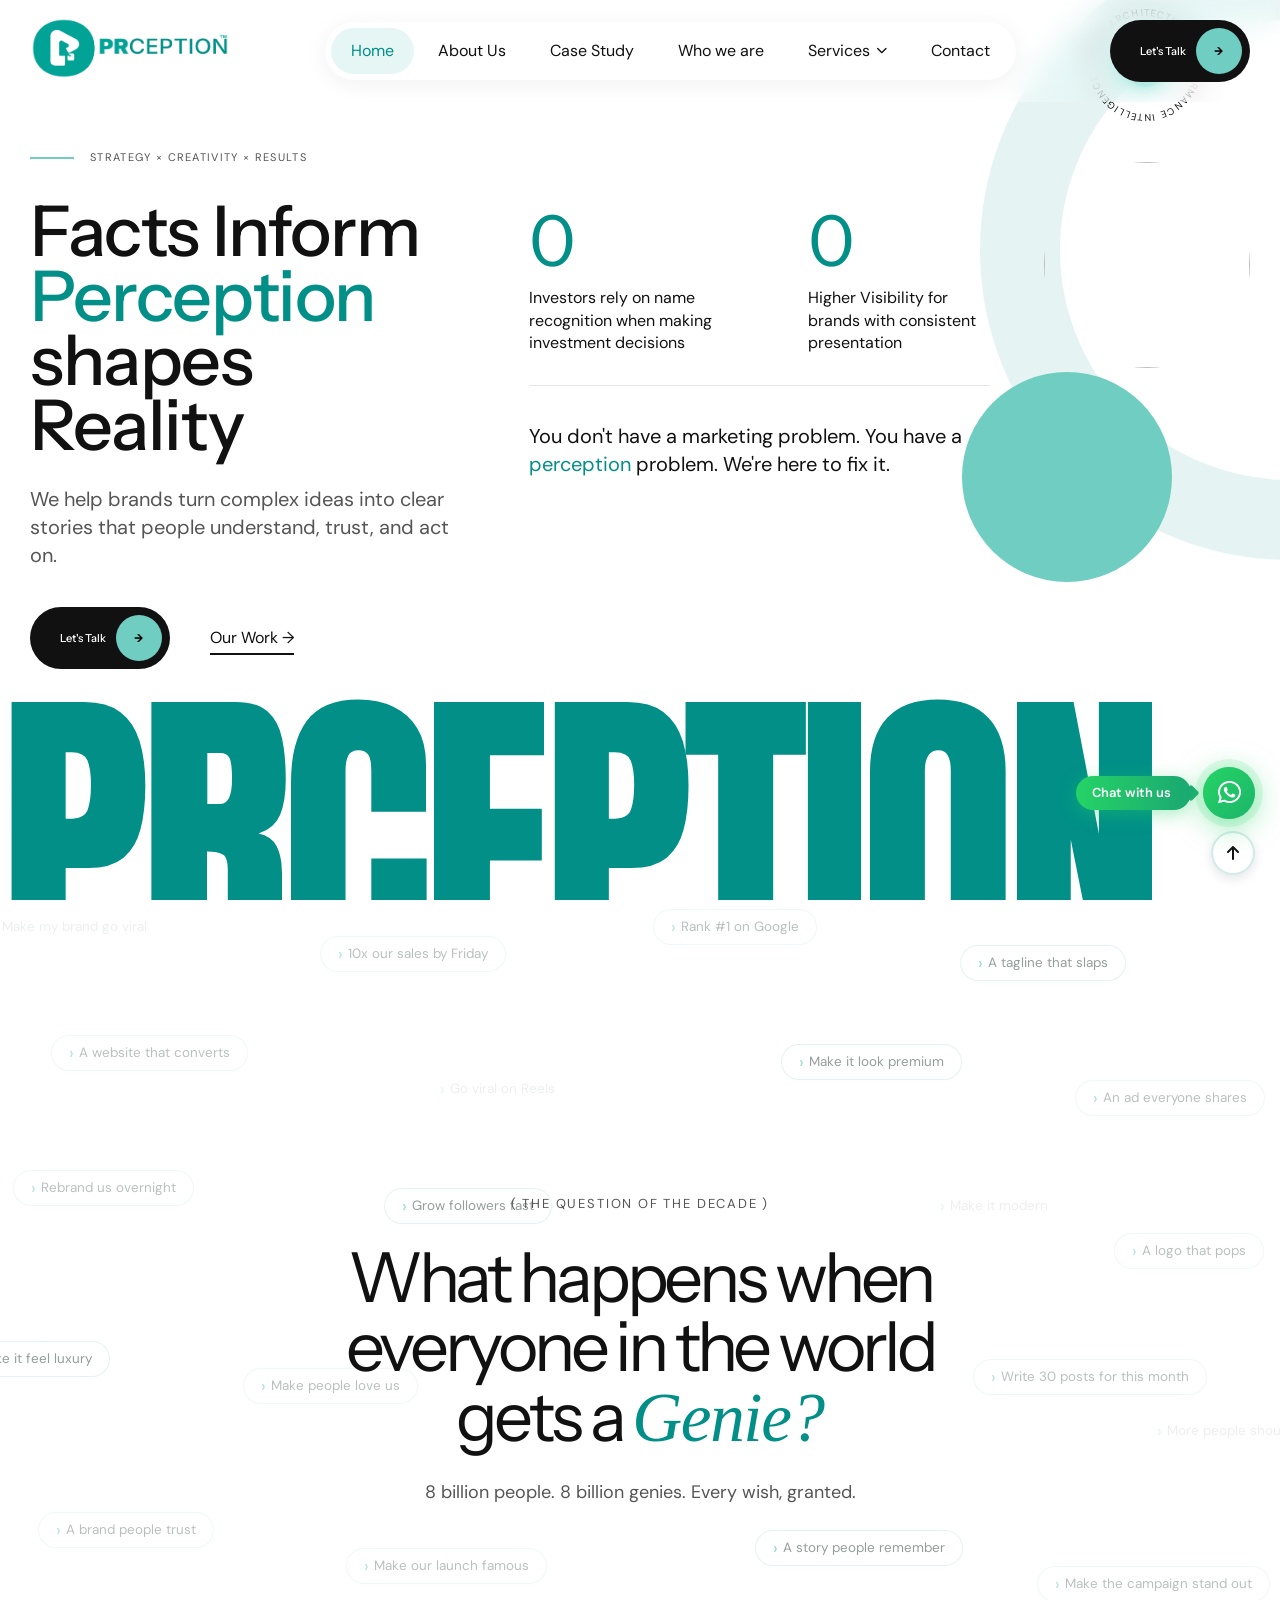
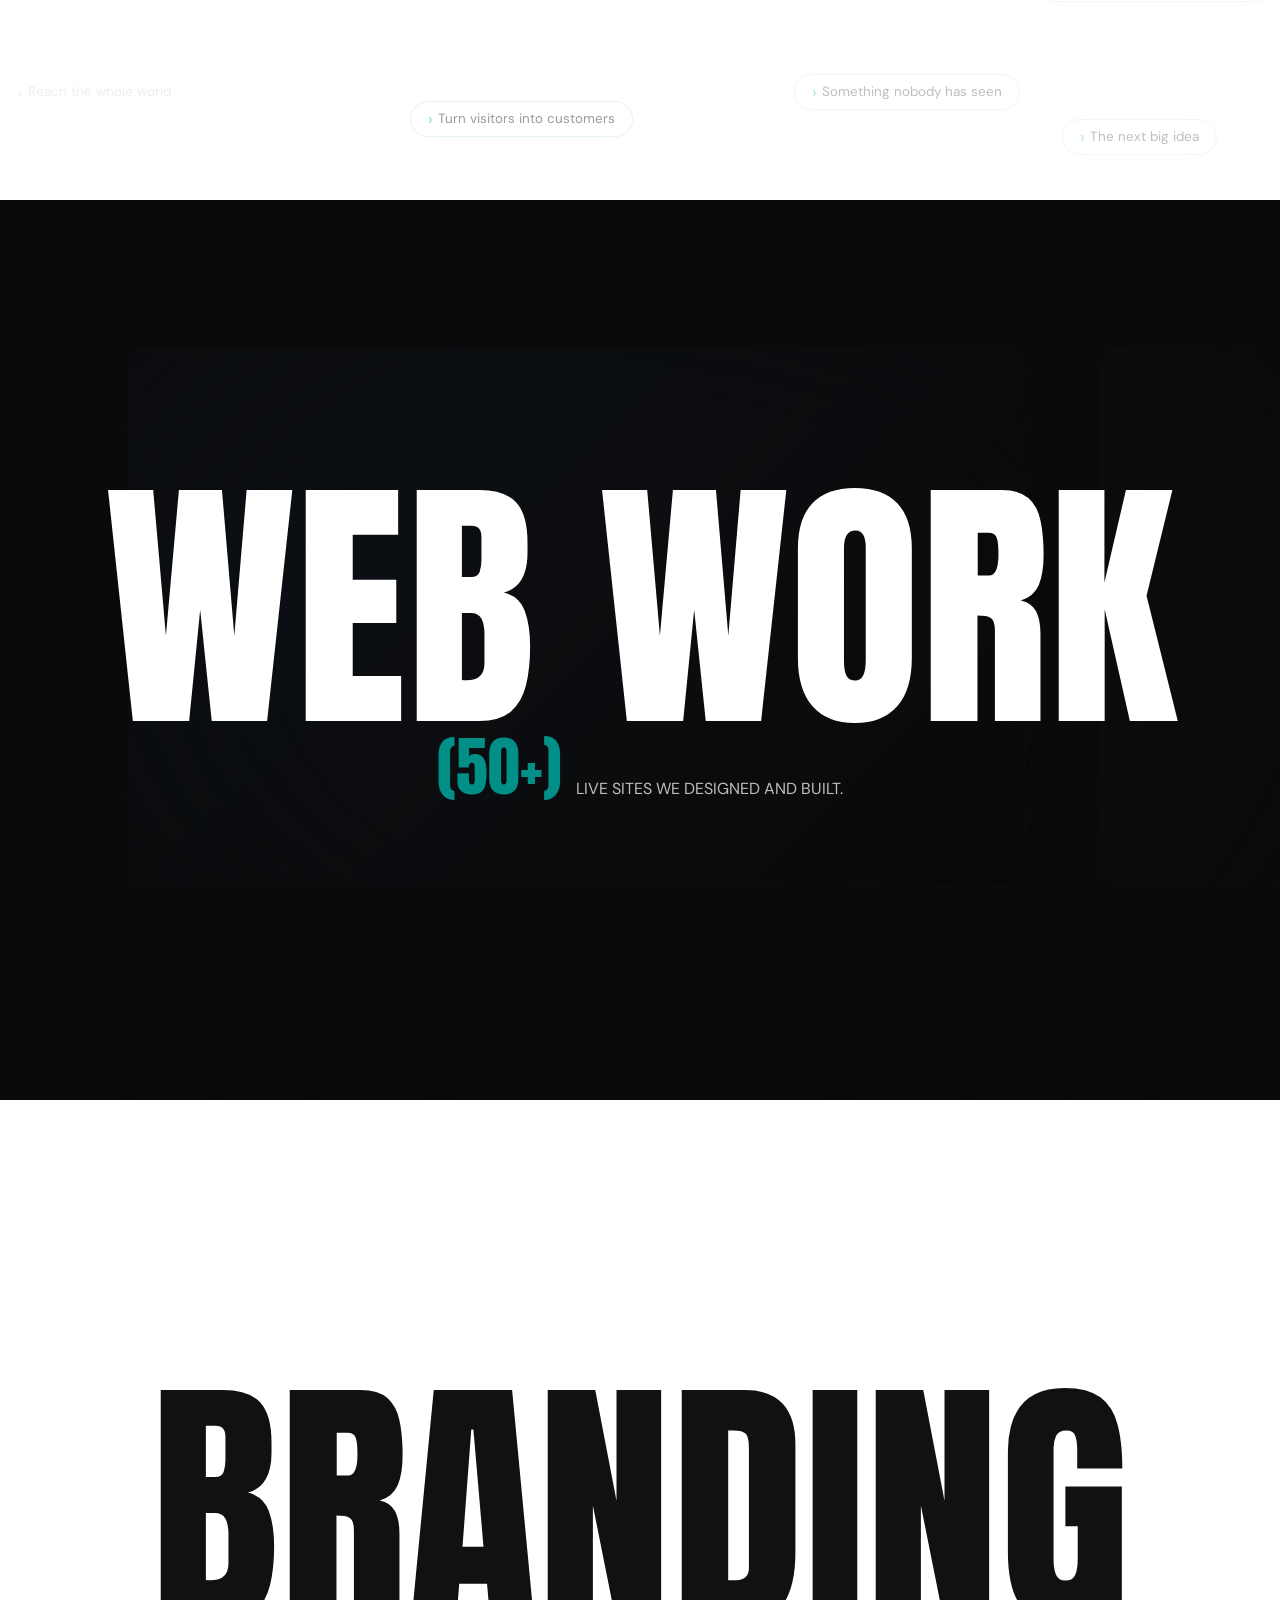
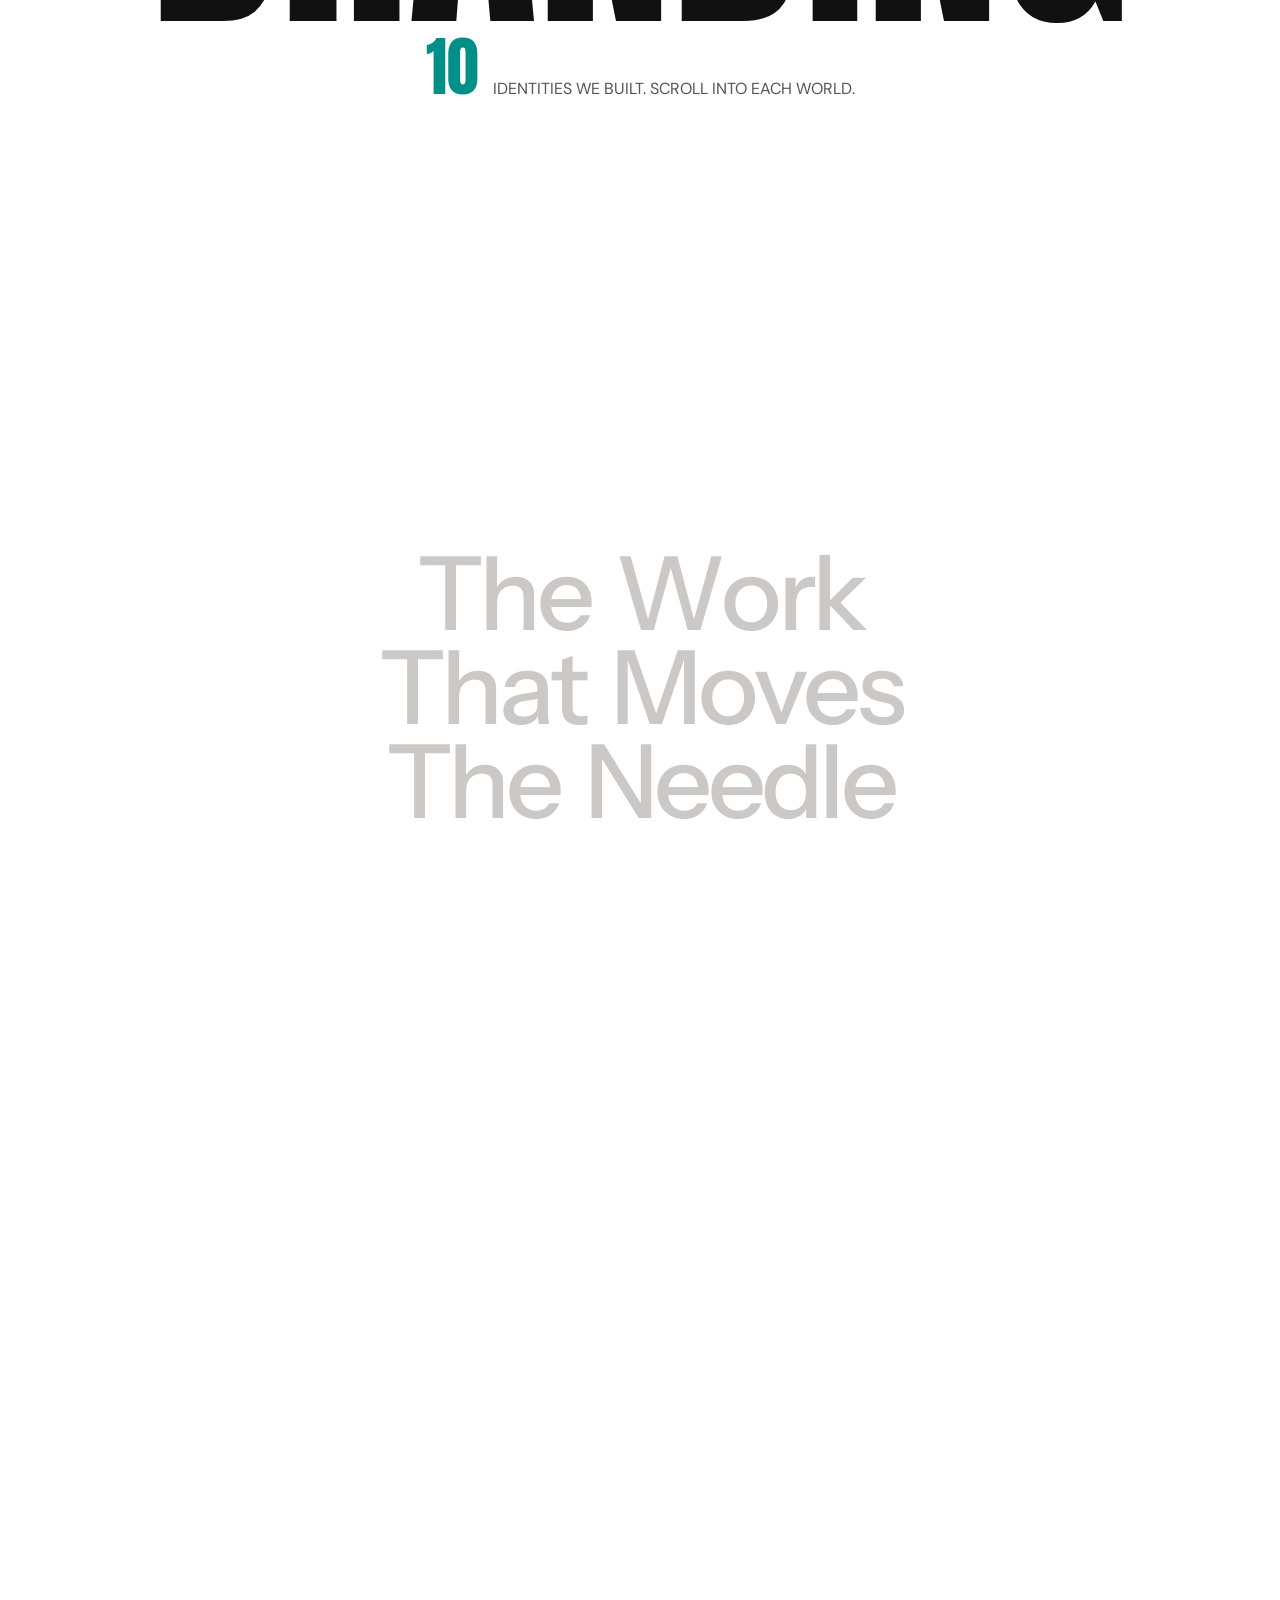
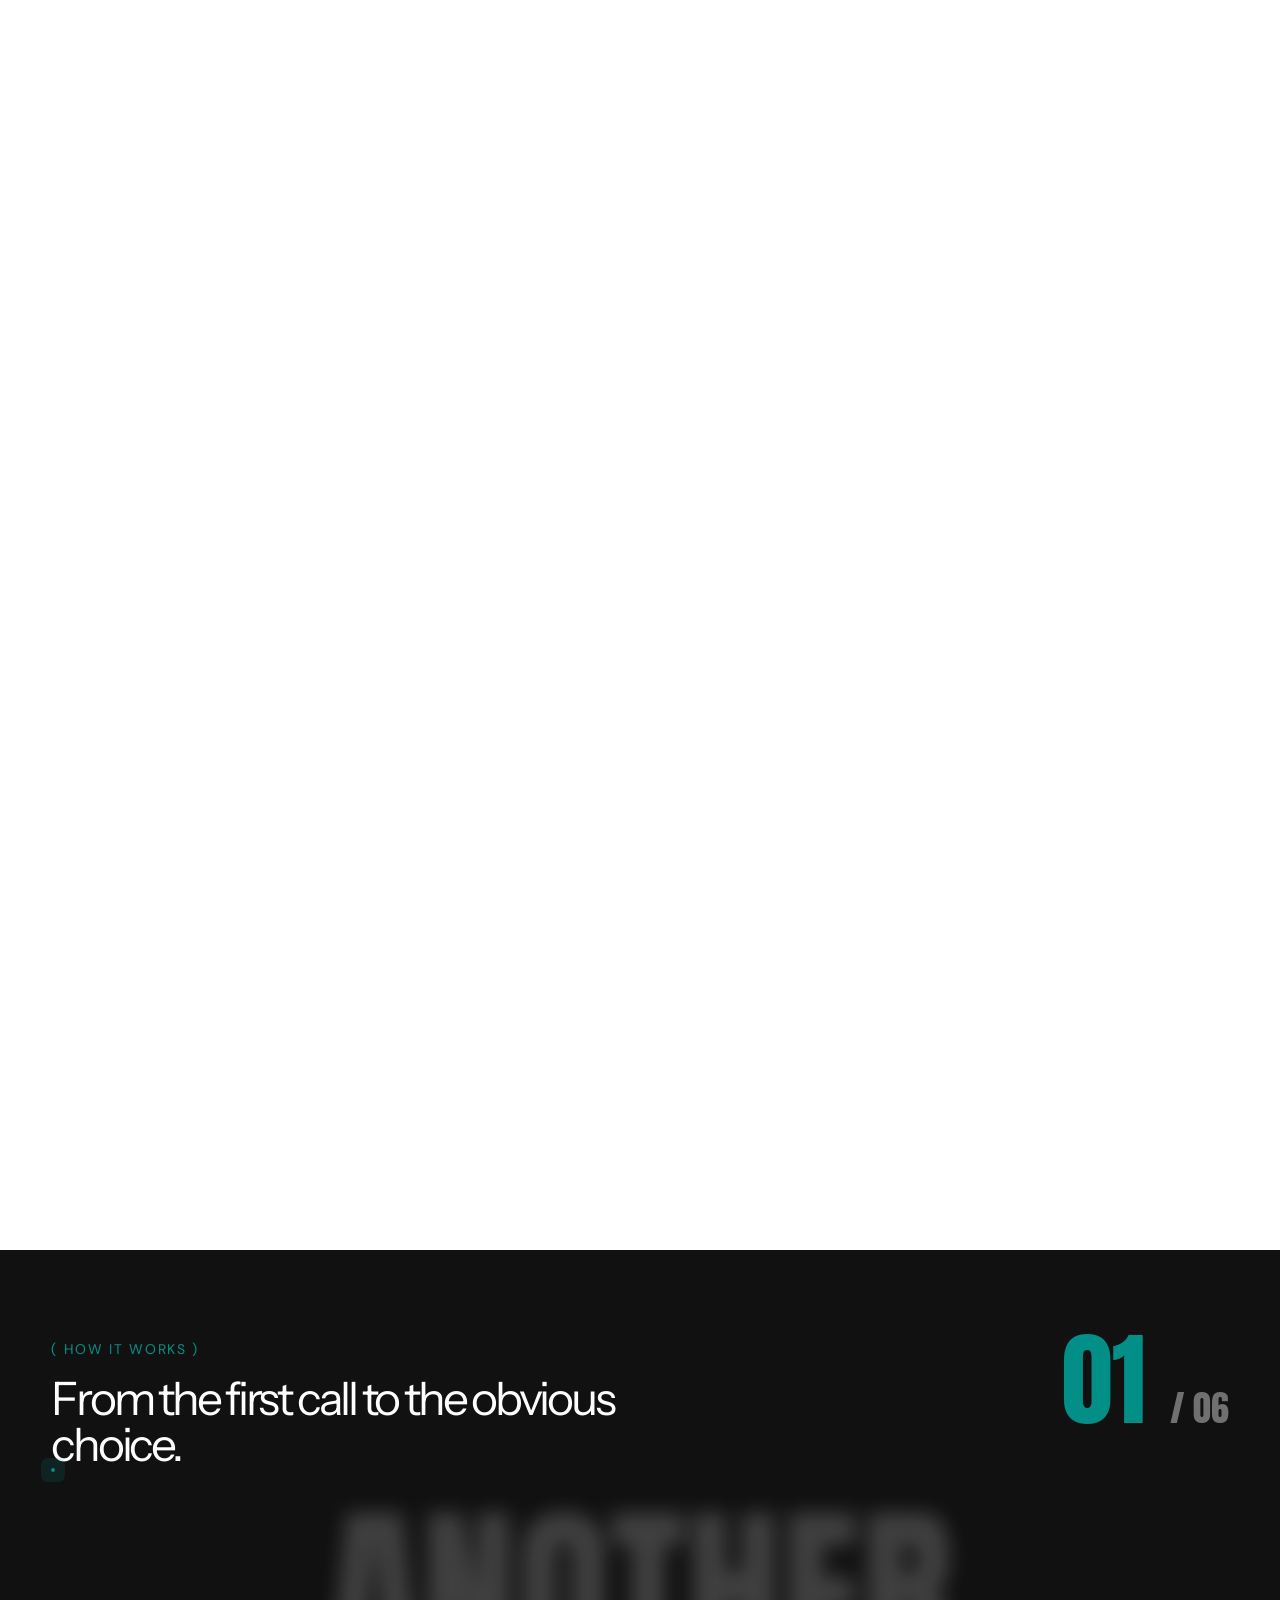
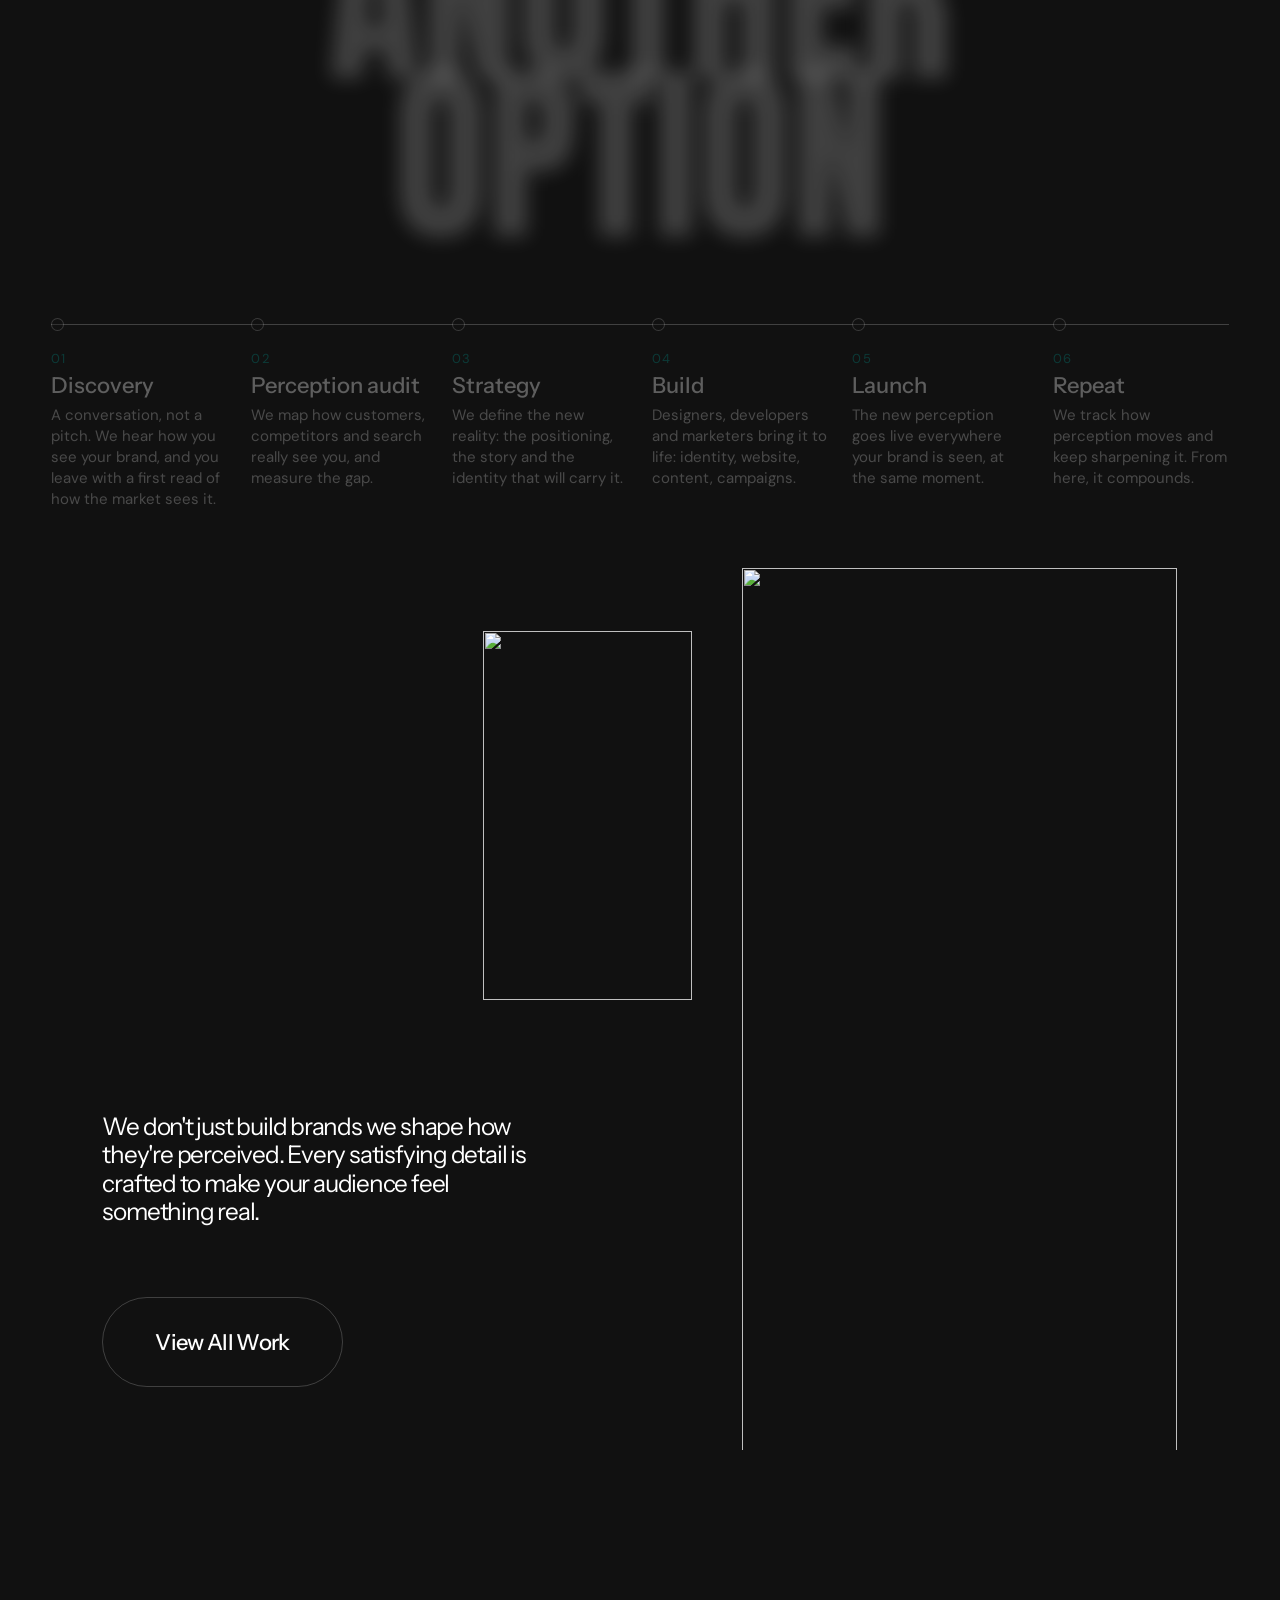
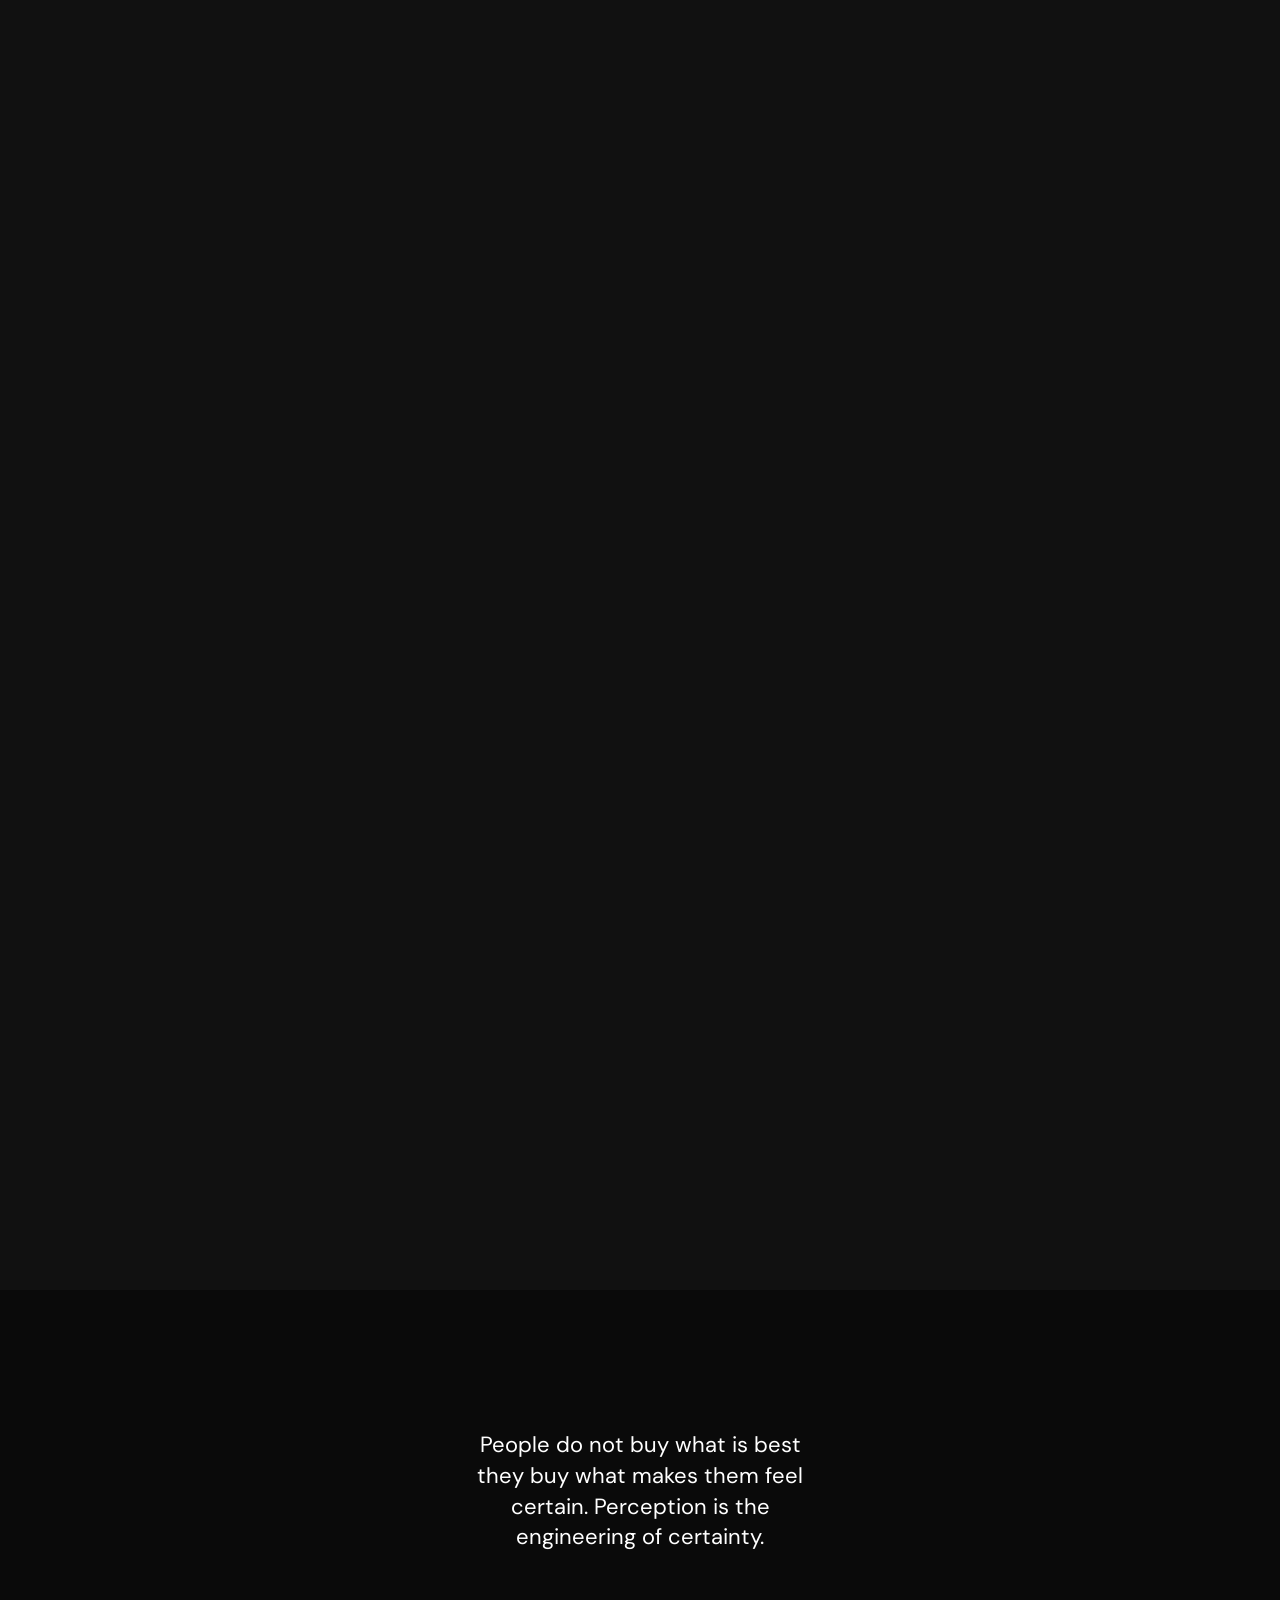
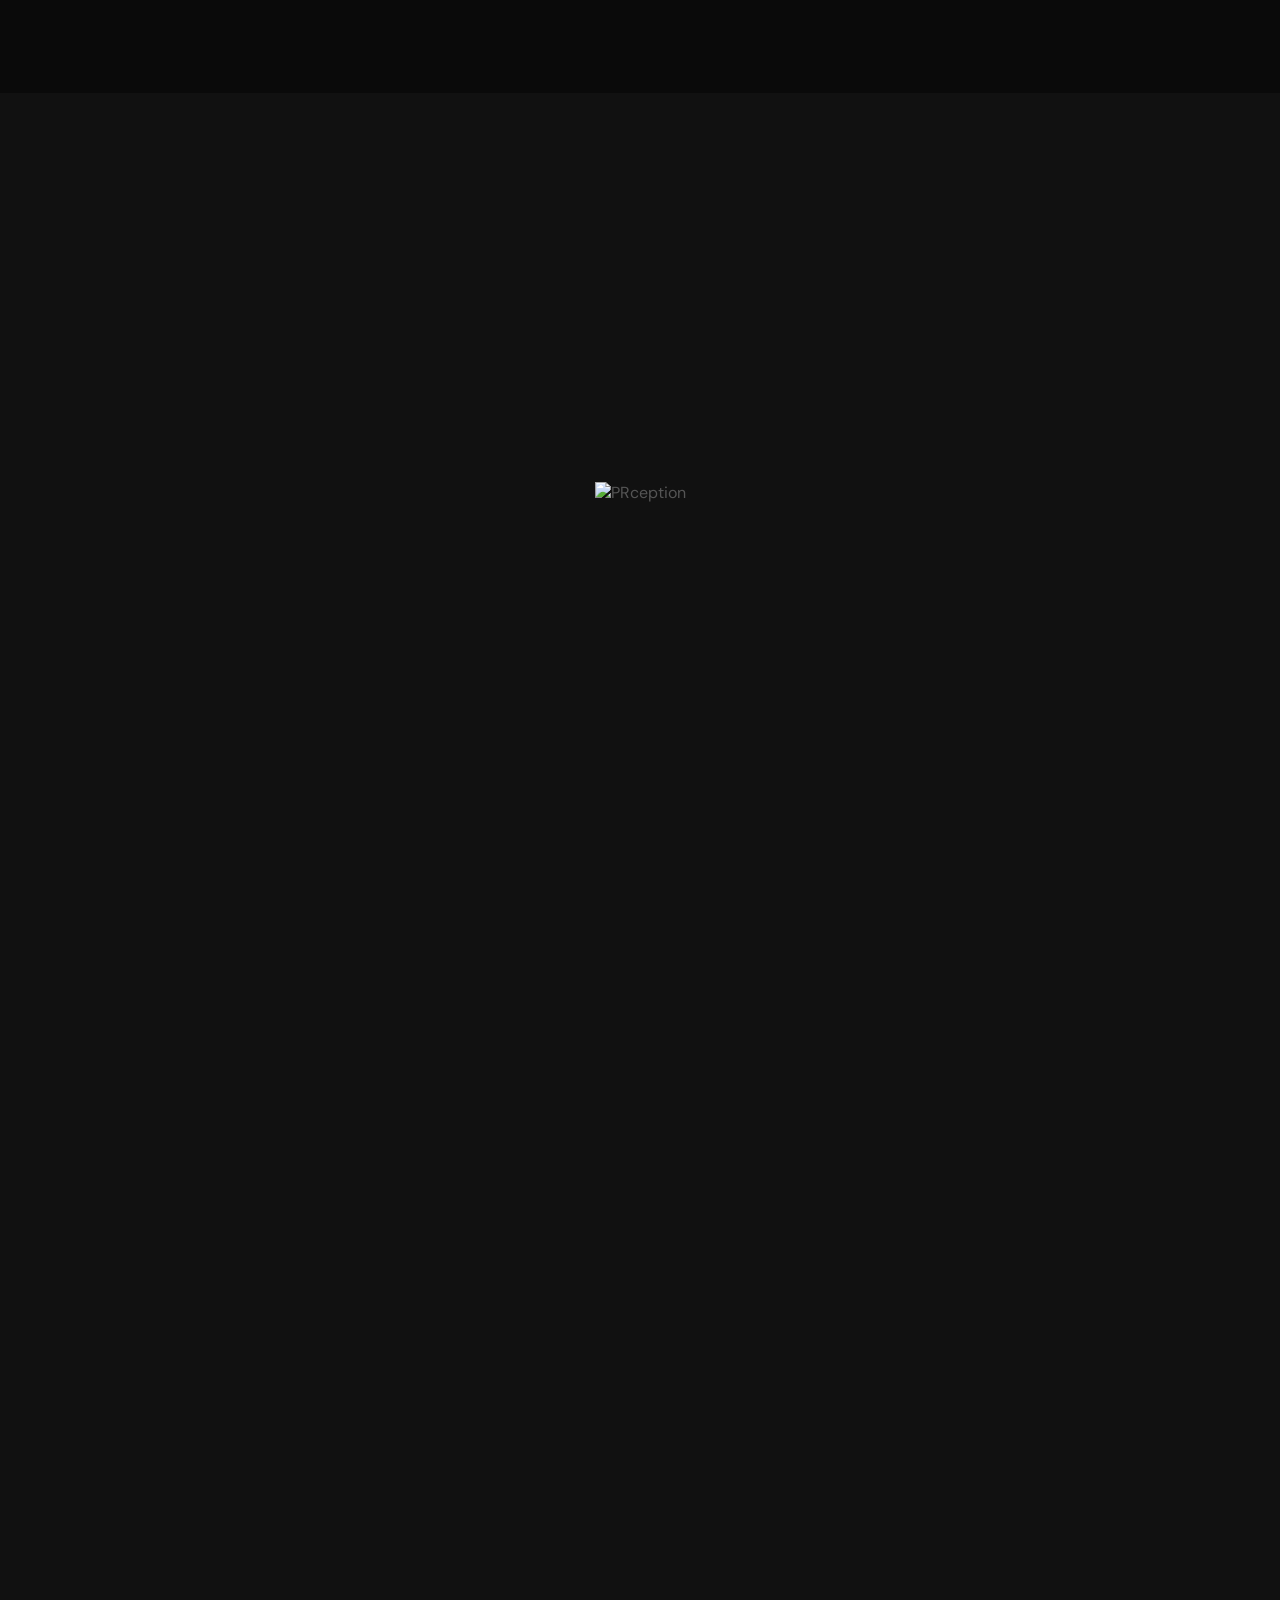
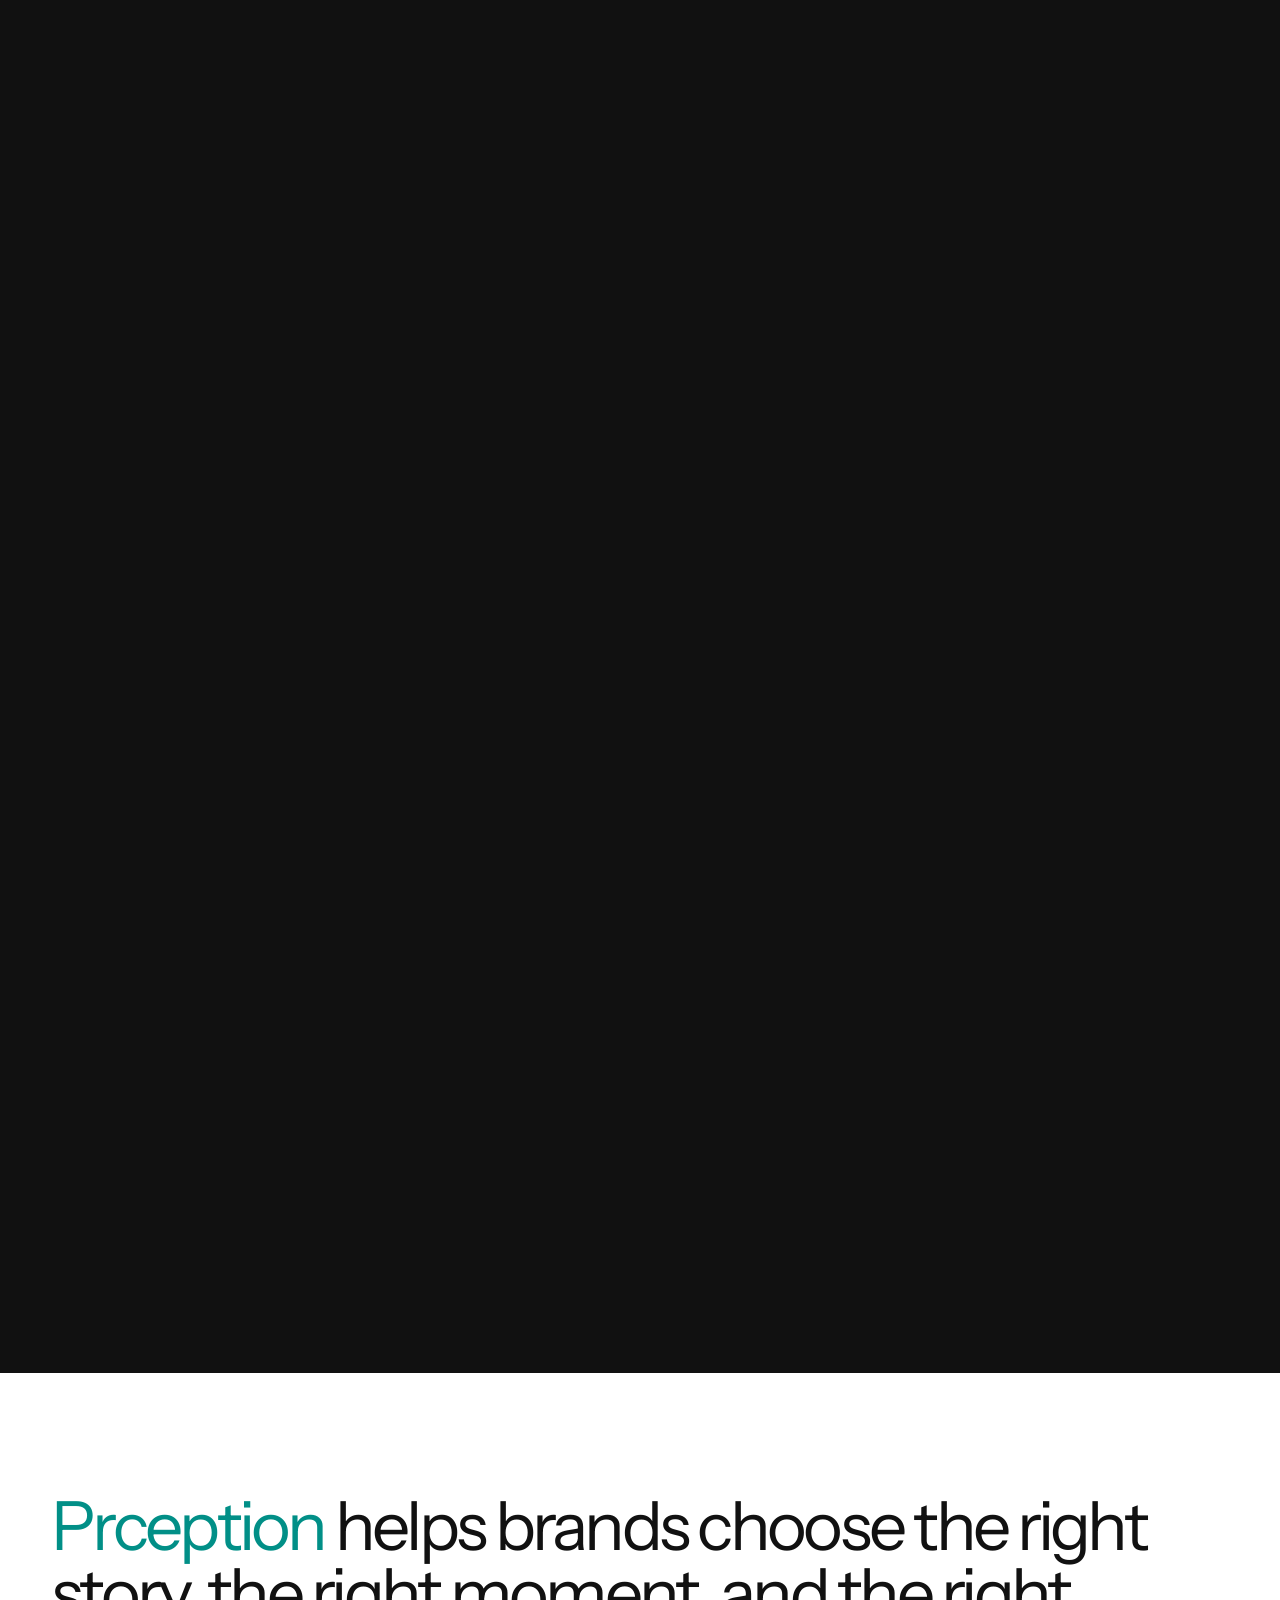
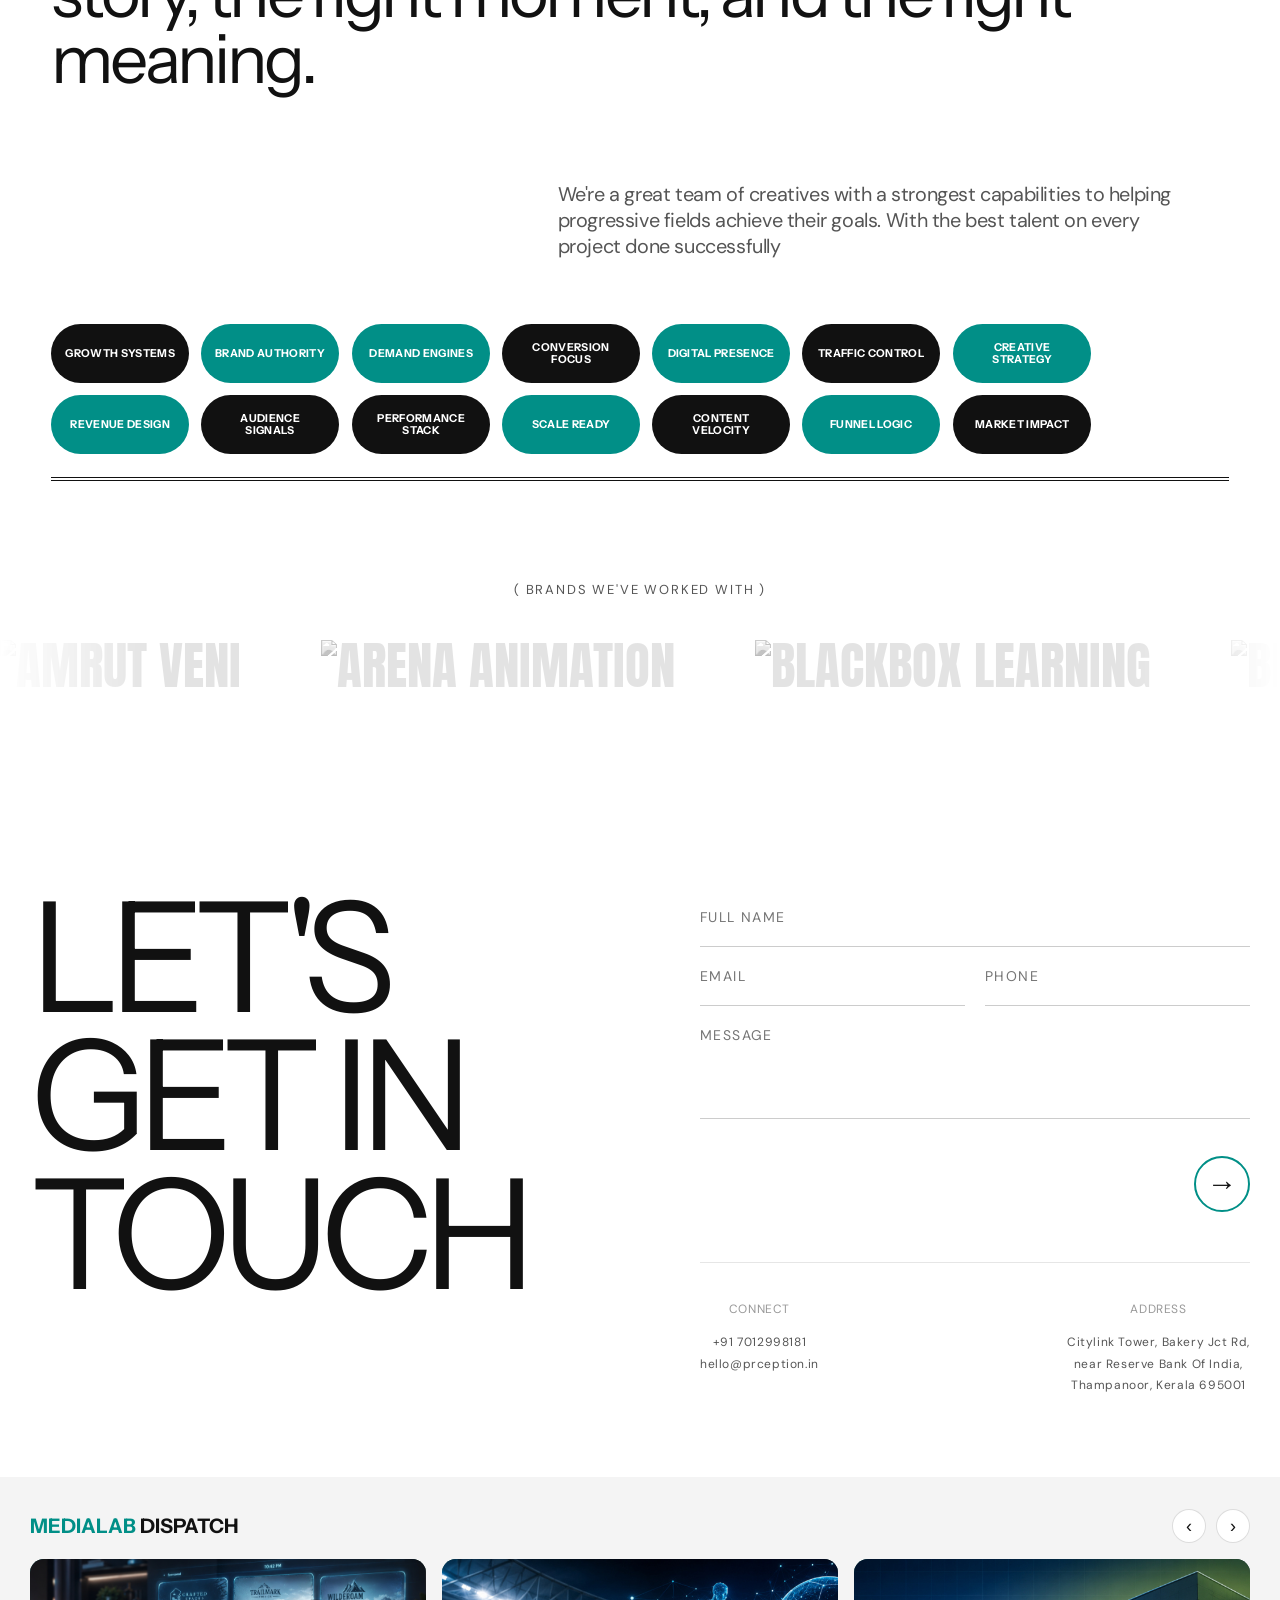
==== index.html @ b388c56a "Added changes in index page" ====
<!DOCTYPE html>

<html lang="en">

<head>

<meta charset="UTF-8">

<meta name="viewport" content="width=device-width, initial-scale=1">

<title>PRception | Brand Architecture & Performance Intelligence</title>

<meta name="description" content="Where Vision Shapes Reality. PRception merges technical precision and creative influence for brands demanding market authority.">

<link rel="preconnect" href="https://fonts.googleapis.com">

<link rel="preconnect" href="https://fonts.gstatic.com" crossorigin>

<link href="https://fonts.googleapis.com/css2?family=Anton&family=DM+Sans:wght@400;500;700&family=Instrument+Sans:wght@500;600&display=swap" rel="stylesheet">

<!-- FontAwesome Icons for WhatsApp and Back to Top Arrow -->
<link rel="stylesheet" href="https://cdnjs.cloudflare.com/ajax/libs/font-awesome/6.4.0/css/all.min.css">

<!-- Common Stylesheet -->
<link rel="stylesheet" href="assets/css/new_style.css">

<!-- FIX: grid column was growing to the width of all cards, so there was nothing left to scroll. min-width:0 lets the column keep its size and the cards overflow (GSAP then moves them). -->
<style>
.scene .in > .brand-gallery{min-width:0;overflow:visible}
</style>

</head>

<body>

<div id="pre"><i></i></div>

<header>
  <a href="#" class="logo">
    <img src="assets/img/PRception_logo.png" alt="PRception Logo" style="height:60px; width:200px">
  </a>

<!-- <nav id="siteNav"><a href="#">Home</a><a href="#about">About Us</a><a href="#brands">Case Study</a><a href="#how">Who we are</a><a href="#how">Services</a><a href="#cta">Contact</a></nav> -->
 <nav id="siteNav"><a href="#">Home</a><a href="#about">About Us</a><a href="#brands">Case Study</a><a href="#how">Who we are</a>

<div class="nav-dd">
  <a href="#" class="dd-trigger" aria-haspopup="true" aria-expanded="false">Services <i class="fa-solid fa-chevron-down"></i></a>
  <ul class="sub-menu">
    <li><a href="https://prception.in/influencer-marketing-agency-in-kerala">Creator Marketing</a></li>
    <li><a href="https://prception.in/web-development">Web Development</a></li>
    <li><a href="https://prception.in/best-seo-company-in-kerala">SEO Services</a></li>
  </ul>
</div>

<a href="#cta">Contact</a></nav>

<a href="#cta" class="btn">Let's Talk <b>→</b></a>

<button type="button" class="menu-toggle" id="menuToggle" aria-label="Open menu" aria-expanded="false" aria-controls="siteNav"><span></span><span></span><span></span></button>

</header>

<section class="hero">

<div class="deco" aria-hidden="true"><span class="ring"></span>

<span class="badge"><svg viewBox="0 0 100 100"><path id="bp" d="M50,50 m-38,0 a38,38 0 1,1 76,0 a38,38 0 1,1 -76,0" fill="none"/><text><textPath href="#bp" textLength="236">Brand Architecture · Performance Intelligence ·</textPath></text></svg><i>↓</i></span>

<span class="orb"></span>

<span class="pic"><img src="https://prception.in/assets/imgs/gallery/prception_marketing.jpeg" alt=""></span></div>

<div class="wrap"><div>

<p class="eyebrow h">Strategy × Creativity × Results</p>

<h1 class="h">Facts Inform <em>Perception</em> shapes Reality</h1>

<p class="lead h">We help brands turn complex ideas into clear stories that people understand, trust, and act on.</p>

<div class="acts h"><a href="#cta" class="btn">Let's Talk <b>→</b></a><a href="#brands" class="link">Our Work →</a></div></div>

<div class="side h"><div class="stats"><div><b data-n="82" data-s="%">0</b><p>Investors rely on name recognition when making investment decisions</p></div>

<div><b data-n="3.5" data-s="x">0</b><p>Higher Visibility for brands with consistent presentation</p></div></div>

<p>You don't have a marketing problem. You have a <span>perception</span> problem. We're here to fix it.</p></div></div>

<div class="hero-morph" aria-hidden="true">

 <span class="morph-ring"></span><span class="morph-bars"><i></i><i></i><i></i><i></i><i></i></span>

 <span class="morph-growth"></span><span class="morph-corner tl"></span><span class="morph-corner br"></span>

</div>

<h1 class="giant big h" style="font-weight:400;color:var(--theme)">PRCEPTION</h1>

<p class="morph-caption">We founded PRception to bridge the gap between how a brand sees itself and how the world sees it.</p>

<a href="#about" class="btn s morph-cta">Learn More</a>

</section>

<section class="genie" id="genie">

<div id="gw"></div>

<div class="gq"><small>( The question of the decade )</small>

<h2>What happens when everyone in the world gets a <em>Genie?</em></h2>

<p>8 billion people. 8 billion genies. Every wish, granted.</p></div>

<h3 class="geasy big">The wish gets easy</h3>

<span class="gone">A vision no one else has</span>

<div class="lamp"><span class="tint"></span>

<div class="top"><span>( The answer )</span><span>Wishes are infinite. Vision isn't.</span></div>

<div class="mid"><p>The vision gets</p><h3 class="rare big">Rare</h3></div>

<div class="bot"><p>PRception helps brands choose the right story, the right moment, and the right way to be remembered.</p><a href="#about">Find yours →</a></div></div>

</section>

<section class="ww" id="work">

<div class="intro"><h2 class="big">Web Work</h2><p><span>(50+)</span>Live sites we designed and built.</p></div>

<div class="shade"></div>

<div class="track" id="wt"></div>

<div class="hud"><div class="row"><div><small id="hn"></small><h3 id="hname"></h3></div><span class="tag" id="htag"></span><a href="#" id="hvisit" class="btn s" target="_blank" rel="noopener" style="max-width:none;white-space:nowrap">Visit Site</a></div><div class="bar"><i></i></div><a href="https://prception.in/casestudy" class="link" style="display:inline-block;margin:16px 0 24px">View All Work →</a></div>

</section>

<section class="brands" id="brands">

<div class="intro"><h2 class="big">Branding</h2><p><span id="bc">05</span>Identities we built. Scroll into each world.</p></div>

<div id="bs"></div>

</section>

<!-- ===== NEEDLE: text fill + zoom ===== -->
<section class="nw" id="work-needle">
  <div class="nw-stage">
    <h2 class="nw-title" aria-label="The Work That Moves The Needle">
      <span class="nw-line" aria-hidden="true">The Work</span>
      <span class="nw-line" aria-hidden="true">That Moves</span>
      <span class="nw-line" aria-hidden="true">The Needle</span>
    </h2>
  </div>
</section>



<section class="shift" id="how">

<div class="hd"><div><small>( How it works )</small><h2>From the first call to the obvious choice.</h2></div><div class="cnt"><span id="sn">01</span> <s>/ 06</s></div></div>

<div class="zone"><p class="bl">Another<br>option</p><p class="sh">The obvious<br>choice</p><span class="lens"></span></div>

<ol class="stp" id="sp" style="list-style:none"><span class="fill"></span></ol>

</section>



<section class="px-feel" id="px-feel">

<div class="px-stick">

<img class="px-s" src="https://prception.in/assets/imgs/gallery/service_2.png" alt="" loading="lazy">

<img class="px-l" src="https://prception.in/assets/imgs/gallery/service_1.png" alt="" loading="lazy">

<div class="px-copy"><p class="px-t">We don't just build brands we shape how they're perceived. Every satisfying detail is crafted to make your audience feel something real.</p></div>

<a href="https://prception.in/casestudy" class="px-btn">View All Work</a>

</div>

</section>

<section class="stmt"><p>People do not buy what is best they buy what makes them feel certain. Perception is the engineering of certainty.</p></section>

<!-- ===== ADDED (live site): logo zoom transition ===== -->
<section class="px-zoom" id="px-zoom">

<div class="px-zstage">

<img class="px-zlogo" src="https://prception.in/assets/imgs/logo/white.png" alt="PRception">

<span class="px-zfade"></span>

</div>

</section>

<!-- ===== ADDED (live site): "Prception helps brands choose the right story" + physics chips ===== -->
<section class="px-help">

<div class="px-hd">

<h2 class="px-h2">Prception helps brands choose the right story, the right moment, and the right meaning.</h2>

<p class="px-p">We're a great team of creatives with a strongest capabilities to helping progressive fields achieve their goals. With the best talent on every project done successfully</p>

</div>

<div class="px-rows" id="pxr"></div>

</section>

<section class="cl"><small>( Brands we've worked with )</small>

<div class="mq"><div class="mt" id="mt"></div></div></section>

<section class="cta" id="cta"><div class="wrap">

<h2 class="rv">Let's<br>get in<br>touch</h2>

<div class="rv" style="flex:0 1 550px;width:100%"><form id="f"><input name="name" placeholder="FULL NAME" required>

<div class="two"><input type="email" name="email" placeholder="EMAIL" required><input type="tel" name="number" placeholder="PHONE"></div>

<textarea name="remarks" rows="4" placeholder="MESSAGE"></textarea>

<button class="go" aria-label="Submit"><span class="go-a">→</span><span class="go-a">→</span></button></form>

<div class="loc"><div><h4>CONNECT</h4>+91 7012998181<br>hello@prception.in</div><div><h4>ADDRESS</h4>Citylink Tower, Bakery Jct Rd,<br>near Reserve Bank Of India,<br>Thampanoor, Kerala 695001</div></div></div>

</div></section>

<!-- ===== ADDED (live site): Medialab Dispatch widget ===== -->
<section class="px-news" id="pxNews">
 <div class="nws">
  <div class="nws-hd"><h3><b>MEDIALAB</b> DISPATCH</h3><div class="nws-ar"><button type="button" id="nwsP" aria-label="Previous">‹</button><button type="button" id="nwsN" aria-label="Next">›</button></div></div>
  <div class="nws-vp" id="nwsVp"><div class="nws-tr" id="nwsTr"></div></div>
  <div class="nws-ft"><div class="nws-dots" id="nwsD"></div><a href="https://medialab.prception.in/news/articles/" target="_blank" rel="noopener">Powered by Prception ↗</a></div>
 </div>
</section>

<footer>

<div class="fg">

<div><h4>Services</h4><ul><li><a href="#">Creator Marketing</a></li><li><a href="#">SEO</a></li><li><a href="#">Web Development</a></li><li><a href="#">Branding</a></li></ul></div>

<div><h4>Company</h4><ul><li><a href="#">About Us</a></li><li><a href="#">Our Team</a></li><li><a href="#cta">Contact</a></li><li><a href="#">Privacy Policy</a></li></ul></div>

<div><h4>Resources</h4><ul><li><a href="#">Blog</a></li><li><a href="#brands">Case Studies</a></li></ul></div>

<div><h4>Follow us</h4><div class="px-soc"><a href="https://www.facebook.com/profile.php?id=61580927244285" target="_blank" rel="noopener" aria-label="Facebook"><i class="fa-brands fa-facebook-f"></i></a><a href="https://www.instagram.com/prception.in/" target="_blank" rel="noopener" aria-label="Instagram"><i class="fa-brands fa-instagram"></i></a><a href="https://www.linkedin.com/company/prception-in/" target="_blank" rel="noopener" aria-label="LinkedIn"><i class="fa-brands fa-linkedin-in"></i></a></div><div class="px-awards"><img src="https://prception.in/assets/imgs/awards/Top%20Branding%20Agencies.png" alt="DesignRush Top Branding Agencies" loading="lazy"><a href="https://businessfirms.co/company/prception-medialab" target="_blank" rel="noopener"><img src="https://businessfirms.co/images/bfirms-certified.png" alt="BusinessFirms Certified" loading="lazy"></a></div></div>

</div>

<div class="wm">connect</div>

<div class="cp">2025 <a href="https://tealcoreventures.in/">Tealcore Ventures.</a> All rights reserved</div>

</footer>

<!-- Floating Widgets: WhatsApp Chat with us & Back to Top Arrow -->
<div class="floating-widgets">
  <a href="https://wa.me/917012998181?text=Hi%2C%20I%27m%20interested%20in%20your%20services" class="wa-widget" target="_blank" aria-label="Chat on WhatsApp">
    <span class="wa-badge">Chat with us</span>
    <span class="wa-circle"><i class="fa-brands fa-whatsapp"></i></span>
  </a>
  <a href="#" class="back-to-top" id="btnBackToTop" aria-label="Back to top">
    <i class="fa-solid fa-arrow-up"></i>
  </a>
</div>



<script src="assets/js/main.js"></script>

<script src="https://cdnjs.cloudflare.com/ajax/libs/gsap/3.12.5/gsap.min.js"></script>

<script src="https://cdnjs.cloudflare.com/ajax/libs/gsap/3.12.5/ScrollTrigger.min.js"></script>

<script>

(function(){

var $=function(s,r){return(r||document).querySelector(s)},$$=function(s,r){return[].slice.call((r||document).querySelectorAll(s))},pad=function(n){return String(n).padStart(2,'0')};

/* Back to Top Button Toggle Script */
var btnTop = $('#btnBackToTop');
window.addEventListener('scroll', function() {
  if (window.scrollY > 300) {
    btnTop.classList.add('show');
  } else {
    btnTop.classList.remove('show');
  }
});

btnTop.addEventListener('click', function(e) {
  e.preventDefault();
  window.scrollTo({ top: 0, behavior: 'smooth' });
});

/* ---- data (edit here) ---- */

/* SITES: [name, tagline, fallback colour, video file, live site url] */
var SITES=[['Leggo','Handcrafted Footwear','#1f3a5f','assets/video/leggo.mp4','https://leggoworld.com/'],
['BlackBox','AI Academy','#2a2a2a','assets/video/blackbox.mp4','https://blackboxlearning.in/'],
['Past n Present','Custom 3D Keepsakes','#7a4b2a','assets/video/pastandpresent.mp4','https://pastandpresent.in/'],
['Peaceboard','Global Peace Platform','#12685f','assets/video/peaceboard.mp4','https://peaceboard.uk/'],
['Arena Animation','Animation Academy','#6b1f2a','assets/video/arena.mp4','https://arenatrivandrum.com/'],
['Brightwyn','Software Development','#2c3e8f','assets/video/Brightwyn.mp4','https://brightwyn.in/'],
['Tealcore','Software Development','#018f87','assets/video/Tealcore.mp4','https://tealcoreventures.in/'],
['Staton','Industrial Automation','#444','assets/video/staton.mp4','https://staton.in/']];

/* new brands: images load from assets/img/<name>.webp; a missing file is simply skipped */
function bi(alt,files){return files.map(function(f,i){return'<div><img src="assets/img/'+f+'.webp" alt="'+alt+(i?' board '+i:'')+'" onerror="this.parentNode.remove()"></div>'}).join('')}

var BRANDS=[
['Lynklead','CRM · Brand Identity','Two L’s linked into one mark, and a robot mascot, for a CRM built to connect, manage and convert.','#0F172A','#fff',['#0F172A','#3B82F6','#E0E7FF'],
 '<div><img src="assets/img/lynklead.webp" alt="Lynklead mascot"></div>'+
 '<div><img src="assets/img/lynklead-mascot.webp" alt="Lynklead name"></div>'+
 '<div><img src="assets/img/lynklead-name.webp" alt="Lynklead board 1"></div>'],
['BlackBox','Learning · Identity & Mascot','A confident identity system and a red-panda mascot for a future-ready learning brand.','#FF6A3D','#fff',['#3D3D3D','#FF6A3D','#FAF9F7'],
 '<div><img src="assets/img/blackbox-identity.webp" alt="BlackBox identity"></div>'+
 '<div><img src="assets/img/blackbox-1.webp" alt="BlackBox mascot"></div>'+
 '<div><img src="assets/img/blackbox-2.webp" alt="BlackBox board 1"></div>'+
 '<div><img src="assets/img/blackbox-3.webp" alt="BlackBox board 2"></div>'+
 '<div><img src="assets/img/blackbox-4.webp" alt="BlackBox board 3"></div>'],
['CocoGo','Beverage · Character Brand','Goodness on the go: a fresh coconut brand with a character to match.','#0E713A','#fff',['#FEF303','#0E713A','#FFF9DA','#C36A41'],
 '<div><img src="assets/img/cocogo.webp" alt="CocoGo brand"></div>'+
 '<div><img src="assets/img/cocogo-2.webp" alt="CocoGo board 1"></div>'+
 '<div><img src="assets/img/cocogo-3.webp" alt="CocoGo board 2"></div>'+
 '<div><img src="assets/img/cocogo-4.webp" alt="CocoGo board 3"></div>'],
['Digital Mugavari','Local Discovery · Identity','A D, a location pin and a road: a digital address for every store, everywhere.','#EF2D2D','#fff',['#EF2D2D','#404145','#FFFFFF'],
 '<div><img src="assets/img/digital-mugavari.webp" alt="Digital Mugavari brand"></div>'+
 '<div><img src="assets/img/digital-mugavari-1.webp" alt="Digital Mugavari board 1"></div>'+
 '<div><img src="assets/img/digital-mugavari-2.webp" alt="Digital Mugavari board 2"></div>'+
 '<div><img src="assets/img/digital-mugavari-3.webp" alt="Digital Mugavari board 3"></div>'+
 '<div><img src="assets/img/digital-mugavari-4.webp" alt="Digital Mugavari board 4"></div>'],
['Tech Grandha','EdTech · Identity & Mascot','A T, a G and a magnifying-glass robot: a friendly identity for learning, building and growing.','#02A7D9','#fff',['#02A7D9','#F7941D','#FFFFFF'],
 '<div><img src="assets/img/tech-grandha.webp" alt="Tech Grandha brand"></div>'+
 '<div><img src="assets/img/tech-grandha-1.webp" alt="Tech Grandha board 1"></div>'+
 '<div><img src="assets/img/tech-grandha-2.webp" alt="Tech Grandha board 2"></div>'+
 '<div><img src="assets/img/tech-grandha-3.webp" alt="Tech Grandha board 3"></div>'+
 '<div><img src="assets/img/tech-grandha-4.webp" alt="Tech Grandha board 4"></div>'],
['Photonvolt','Solar Energy','Solar energy solutions with a sustainable brand design.','#FED700','#0a0a0a',['#D8B700','#FED700'],
 '<div><img src="assets/img/photonvolt.webp" alt="Photonvolt brand"></div>'+
 '<div><img src="assets/img/photonvolt-1.webp" alt="Photonvolt board 1"></div>'+
 '<div><img src="assets/img/photonvolt-2.webp" alt="Photonvolt board 2"></div>'],
['Carb N Care','Car Air Purifier','Clean air, thoughtfully designed. Protection that blends into your lifestyle.','#68221B','#fff',['#D2AE6A'],
 '<div><img src="assets/img/carb-n-care.webp" alt="carb-n-care brand"></div>'+
 '<div><img src="assets/img/carb-n-care-1.webp" alt="carb-n-care board 1"></div>'+
 '<div><img src="assets/img/carb-n-care-2.webp" alt="carb-n-care board 2"></div>'+
 '<div><img src="assets/img/carb-n-care-3.webp" alt="carb-n-care board 3"></div>'],
['Saki','Women’s Clothing','Crafted for women who wear confidence effortlessly.','#06332E','#fff',['#06332E','#F4D7B5'],
 '<div><img src="assets/img/saki.webp" alt="Tech Grandha brand"></div>'+
 '<div><img src="assets/img/saki-1.webp" alt="Tech Grandha board 1"></div>'+
 '<div><img src="assets/img/saki-2.webp" alt="Tech Grandha board 2"></div>'+
 '<div><img src="assets/img/saki-3.webp" alt="Tech Grandha board 3"></div>'+
 '<div><img src="assets/img/saki-4.webp" alt="Tech Grandha board 4"></div>'],
['ZICA','Animation Academy · Mascot','Inspiring future animators to lead and create.','#EB6820','#fff',['#EB6820','#727272'],
 '<div><img src="assets/img/zica.webp" alt="Tech Grandha brand"></div>'],
['Eco Cleanser','Pet Care · Packaging & Retail','A pet-care range redesigned on the shelf and at the stall: fresh green, friendly and clean.','#1F8A3B','#fff',['#1F8A3B','#FFFFFF'],
 '<div><img src="assets/img/eco-cleanser-1.webp" alt="Tech Grandha board 1"></div>'+
 '<div><img src="assets/img/eco-cleanser-2.webp" alt="Tech Grandha board 2"></div>'],
];

var STEPS=[['Discovery','A conversation, not a pitch. We hear how you see your brand, and you leave with a first read of how the market sees it.'],['Perception audit','We map how customers, competitors and search really see you, and measure the gap.'],['Strategy','We define the new reality: the positioning, the story and the identity that will carry it.'],['Build','Designers, developers and marketers bring it to life: identity, website, content, campaigns.'],['Launch','The new perception goes live everywhere your brand is seen, at the same moment.'],['Repeat','We track how perception moves and keep sharpening it. From here, it compounds.']];

var CLIENTS=['Amrut Veni','Arena Animation','BlackBox Learning','Brightwyn','Digital Mugavari','Eco Cleanser','Faceco','Leggo','Moster','NeuralNest','Parle','World Peace Board','Photonvolt','Saki','Staton','Tech Grandha','Zica'];

var WISHES=['a logo that pops','10x my sales','go viral','#1 on Google','a brand people trust','a website by tonight','1M followers','the perfect story','instant trust','zero ad spend','a sold-out launch','a cult following','global reach','loyal customers'];

/* ---- build DOM ---- */

/* Web Work tiles: each tile is a live-site link with its preview video */
window.buildWorkTiles(SITES);

BRANDS.forEach(function(b){var s=document.createElement('article');s.className='scene';s.style.cssText='--b:'+b[3]+';--i:'+b[4];

var imgs=b[6];

s.innerHTML='<span class="gt">'+b[0]+'</span><div class="in"><div><small class="num"></small><h3>'+b[0]+'</h3><span class="tg">'+b[1]+'</span><p>'+b[2]+'</p><div class="pal">'+b[5].map(function(c){return'<span><i style="background:'+c+'"></i>'+c+'</span>'}).join('')+'</div></div><div class="brand-gallery" aria-label="'+b[0]+' brand images"><div class="tr">'+imgs+'</div></div></div>';

$('#bs').appendChild(s)});

$$('.scene .num').forEach(function(e,i){e.textContent=pad(i+1)+' / '+pad(BRANDS.length)});$('#bc').textContent=pad(BRANDS.length);
/* split scene titles into letters (single line, animated per letter) */
$$('.scene h3').forEach(function(h){
  var t=h.textContent;h.setAttribute('aria-label',t);h.textContent='';
  t.split('').forEach(function(c){
    var s=document.createElement('span');
    s.className='tc'+(c===' '?' ts':'');
    s.setAttribute('aria-hidden','true');
    s.textContent=c===' '?'\u00A0':c;
    h.appendChild(s);
  });
});

STEPS.forEach(function(s,i){var l=document.createElement('li');l.className='st';l.innerHTML='<b>'+pad(i+1)+'</b><h3>'+s[0]+'</h3><p>'+s[1]+'</p>';$('#sp').appendChild(l)});

$('#mt').innerHTML=CLIENTS.concat(CLIENTS).map(function(c){return'<span>'+c+'</span>'}).join('');

/* Spread wishes across separate lanes: no randomized text collisions. */
var geniePhrases=[
 'Make my brand go viral','10x our sales by Friday','Rank #1 on Google',
 'A tagline that slaps','A website that converts','Go viral on Reels',
 'Make it look premium','An ad everyone shares','Rebrand us overnight',
 'Grow followers fast','Make it modern','A logo that pops',
 'Make it feel luxury','Make people love us','Write 30 posts for this month',
 'More people should know us','A brand people trust','Make our launch famous',
 'A story people remember','Make the campaign stand out',
 'Reach the whole world','Turn visitors into customers',
 'Something nobody has seen','The next big idea'
];
/* Percentage layout, alternating directions and layers; left/top can extend beyond frame. */
var genieCoords=[
 [-2,1],[25,4],[51,1],[75,5],
 [4,15],[33,19],[61,16],[84,20],
 [1,30],[30,32],[72,32],[87,37],
 [-4,49],[19,52],[76,51],[89,57],
 [3,68],[27,72],[59,70],[81,74],
 [0,86],[32,89],[62,86],[83,91]
];
var wishField=$('#gw');
geniePhrases.forEach(function(phrase,i){
 var w=document.createElement('span'),loc=genieCoords[i];
 w.className='gwish '+(i%5===0?'far':i%3===0?'near':'')+(i%7===0?' mobile-hidden':'');
 w.textContent=phrase;w.style.left=loc[0]+'%';w.style.top=loc[1]+'%';
 w.style.opacity=i%5===0?'.20':i%3===0?'.75':'.55';
 w.dataset.depth=i%5===0?'far':i%3===0?'near':'mid';
 wishField.appendChild(w);
});

$('#f').onsubmit=function(e){e.preventDefault();$('.go').textContent='✓'};

/* ---- animations ---- */

function boot(){

document.getElementById('pre').classList.add('done');

if(!window.gsap||matchMedia('(prefers-reduced-motion:reduce)').matches)return;

gsap.registerPlugin(ScrollTrigger);ScrollTrigger.config({ignoreMobileResize:true});

/* hero */

gsap.from('.h',{y:50,opacity:0,duration:1,stagger:.12,ease:'power3.out',delay:.6});

$$('[data-n][data-s]').forEach(function(e){var o={v:0},n=+e.dataset.n;gsap.to(o,{v:n,duration:2,delay:1,ease:'power2.out',onUpdate:function(){e.textContent=(n%1?o.v.toFixed(1):Math.round(o.v))+e.dataset.s}})});

/* large PRCEPTION text -> compressed centered brand moment on scroll */

/* PRCEPTION -> centered brand moment: text + caption + button centered together in the viewport */

var giant=$('.hero .giant'),cap=$('.morph-caption'),cta=$('.morph-cta');

function L(){
 var px=Number(gsap.getProperty(giant,'x'))||0,py=Number(gsap.getProperty(giant,'y'))||0,ps=Number(gsap.getProperty(giant,'scale'))||1;
 var r=giant.getBoundingClientRect(),w0=r.width/ps,h0=r.height/ps;
 var cx0=r.left+r.width/2-px,cy0=r.top+r.height/2-py;
 var W=innerWidth,H=innerHeight;
 var target=W>1000?Math.min(W*.36,720):W*.7;
 var s=Math.min(1,target/w0),th=h0*s;
 var capH=cap.offsetHeight,btnH=cta.offsetHeight,g1=H*.06,g2=H*.09;
 var top=(H-(th+g1+capH+g2+btnH))/2+H*.03;
 return {x:W/2-cx0,y:top+th/2-cy0,scale:s,capTop:top+th+g1,ctaTop:top+th+g1+capH+g2};
}

var morph=gsap.timeline({scrollTrigger:{trigger:'.hero',start:'top top',end:'+=125%',pin:true,scrub:0.65,anticipatePin:1,invalidateOnRefresh:true,

 onUpdate:function(self){$('.hero').classList.toggle('morph-active',self.progress>.78)}}});

morph.to('.hero .wrap,.hero .deco',{autoAlpha:0,y:-65,duration:.36,ease:'power1.inOut'},0)

 .to('.hero-morph',{autoAlpha:1,duration:.5,ease:'none'},.10)

 .fromTo('.hero-morph',{'--mz':1.14,'--mb':26},{'--mz':1,'--mb':14,duration:.9,ease:'power2.out'},.10)

 .to(giant,{x:function(){return L().x},y:function(){return L().y},scale:function(){return L().scale},duration:.85,ease:'power2.inOut'},.08)

 .fromTo(cap,{top:function(){return L().capTop+28}},{top:function(){return L().capTop},autoAlpha:1,duration:.28,ease:'power2.out',immediateRender:false},.64)

 .fromTo(cta,{top:function(){return L().ctaTop+28}},{top:function(){return L().ctaTop},autoAlpha:1,duration:.24,ease:'power2.out',immediateRender:false},.75)

 .to({},{duration:.24});

/* reveals */

$$('.rv').forEach(function(e){gsap.from(e,{y:60,opacity:0,duration:1,ease:'power3.out',scrollTrigger:{trigger:e,start:'top 88%'}})});

gsap.from('.stmt p',{opacity:0,y:40,duration:1,scrollTrigger:{trigger:'.stmt',start:'top 70%'}});

/* genie */

/* genie */

var lampTop=$('.lamp .top'),lampTopTxt=$$('.lamp .top span'),lampP=$('.lamp .mid p'),lampRare=$('.lamp .rare'),lampBot=$('.lamp .bot');

var OPEN='inset(0px 0px 0px 0px round 0px)';
var HIDE_FROM_BOTTOM='inset(-20% -10% 100% -10%)';   /* reveals top -> down */
var HIDE_FROM_TOP='inset(100% -10% -20% -10%)';      /* reveals bottom -> up */
var SHOW='inset(-20% -10% -20% -10%)';

/* the lamp starts exactly as the pill button's rectangle, then grows to full screen */
function pillInset(){
 var G=$('#genie'),B=$('.gone');
 //  var w=B.offsetWidth,h=B.offsetHeight,l=B.offsetLeft-w/2,t=B.offsetTop;
 var w=B.offsetWidth,h=B.offsetHeight,l=B.offsetLeft,t=B.offsetTop;
 return'inset('+t+'px '+(G.offsetWidth-l-w)+'px '+(G.offsetHeight-t-h)+'px '+l+'px round '+(h/2)+'px)';
}

// gsap.set('.gone',{xPercent:-50});
gsap.set(lampTop,{opacity:0});gsap.set(lampTopTxt,{opacity:0});
gsap.set(lampBot,{opacity:0,y:40});
gsap.set(lampP,{clipPath:HIDE_FROM_BOTTOM});
gsap.set(lampRare,{clipPath:HIDE_FROM_TOP});

var genieTimeline=gsap.timeline({scrollTrigger:{trigger:'#genie',start:'top top',end:'+=400%',pin:true,scrub:.7,anticipatePin:1}});

genieTimeline.to('#gw',{y:-80,scale:1.07,duration:5,ease:'none'},0);

$$('#gw .gwish').forEach(function(w,i){

 var direction=i%4;

 var dx=direction===0?210:direction===1?-260:direction===2?140:-175;

 var dy=direction===0?-155:direction===1?115:direction===2?155:-105;

 var depth=w.dataset.depth;

 var multiplier=depth==='far'?.55:depth==='near'?1.27:1;

 gsap.set(w,{x:-dx*.22,y:-dy*.22,filter:depth==='far'?'blur(3.2px)':depth==='near'?'blur(0px)':'blur(1.1px)'});

 genieTimeline.to(w,{

   x:dx*multiplier,y:dy*multiplier,

   opacity:depth==='far'?.14:depth==='near'?.58:.39,

   filter:depth==='far'?'blur(5px)':depth==='near'?'blur(.3px)':'blur(2px)',

   duration:5,ease:'none'

 },0);

});

genieTimeline

.to('.gq',{y:-120,opacity:0,scale:.94,duration:1,ease:'power2.in'},1)

/* "The wish gets easy": blur -> sharp, then back to blur */
.fromTo('.geasy',{opacity:0,filter:'blur(24px)'},{opacity:1,filter:'blur(0px)',duration:.9,ease:'power2.out'},1.5)

/* pill button pops in */
.fromTo('.gone',{opacity:0,y:24,scale:.85},{opacity:1,y:0,scale:1,duration:.5,ease:'power2.out'},2.6)

.to('.geasy',{opacity:0,filter:'blur(24px)',duration:.5,ease:'power2.in'},3)

/* pill -> rounded rectangle -> full screen teal */
.fromTo('.lamp',{autoAlpha:0},{autoAlpha:1,duration:.01},3.4);

var lampTween=gsap.fromTo('.lamp',{clipPath:function(){return pillInset()}},{clipPath:OPEN,duration:1.2,ease:'power2.inOut'});
genieTimeline.add(lampTween,3.4);
ScrollTrigger.addEventListener('refreshInit',function(){lampTween.invalidate()});

genieTimeline

.to('.gone',{opacity:0,duration:.3},3.5)

/* thin top line appears while still teal */
.to(lampTop,{opacity:1,duration:.4},4.3)

/* teal fades to dark */
.to('.lamp .tint',{opacity:0,duration:.7},4.6)

/* labels + headline reveal with masks */
.to(lampTopTxt,{opacity:1,duration:.5,stagger:.1},4.9)

.to(lampP,{clipPath:SHOW,duration:.6,ease:'power2.out'},4.9)

.to(lampRare,{clipPath:SHOW,duration:.8,ease:'power2.out'},5.0)

/* image inside RARE scrolls (pans) while it reveals */
.fromTo(lampRare,{backgroundPosition:'50% 0%'},{backgroundPosition:'50% 100%',duration:1.4,ease:'none'},5.0)

.to(lampBot,{opacity:1,y:0,duration:.6},5.5);

/* web wall camera */

var tiles=$$('.tile'),track=$('#wt'),n=tiles.length,arr=[],cur=-1;

function tx(t){return innerWidth/2-(t.offsetLeft+t.offsetWidth/2)}

gsap.set('.hud',{opacity:0,pointerEvents:'none'});

var wt=gsap.timeline({scrollTrigger:{trigger:'#work',start:'top top',end:function(){return'+='+n*innerHeight*.9},pin:true,scrub:.8,anticipatePin:1,invalidateOnRefresh:true,

onUpdate:function(s){var t=wt.time(),idx=-1;arr.forEach(function(a,i){if(a-.45<=t)idx=i});

if(idx!==cur){cur=idx;tiles.forEach(function(e,i){e.classList.toggle('on',i===idx);

/* play only the active tile's video */

var vd=e.querySelector('video');if(vd){if(i===idx){var pr=vd.play();if(pr&&pr.catch)pr.catch(function(){})}else{vd.pause()}}});

gsap.to('.hud',{opacity:idx>=0?1:0,pointerEvents:idx>=0?'auto':'none',duration:.4,overwrite:true});

if(idx>=0){$('#hn').textContent=pad(idx+1)+' / '+pad(n);$('#hname').textContent=tiles[idx].dataset.n;$('#htag').textContent=tiles[idx].dataset.t;$('#hvisit').href=tiles[idx].href;gsap.fromTo('#hname',{yPercent:25,opacity:0},{yPercent:0,opacity:1,duration:.5})}}

gsap.set('.bar i',{scaleX:s.progress})}}});

wt.to('#work .intro',{opacity:0,scale:1.12,duration:1,ease:'power1.in'},0).fromTo('#work .shade',{opacity:1},{opacity:.7,duration:1},0).to({},{duration:.8},1);

gsap.set(track,{x:function(){return tx(tiles[0])}});arr[0]=1;

tiles.forEach(function(t,i){if(!i)return;wt.to(track,{x:function(){return tx(t)},duration:1.2,ease:'power2.inOut'});arr[i]=wt.duration();wt.to({},{duration:.8})});

/* fit every brand title on ONE line inside its column */
function fitTitles(){
  $$('.scene h3').forEach(function(h){
    h.style.fontSize='';
    var avail=h.parentNode.clientWidth;
    if(!avail)return;
    var w=h.scrollWidth;
    if(w>avail)h.style.fontSize=(parseFloat(getComputedStyle(h).fontSize)*avail/w*.97)+'px';
  });
}
fitTitles();
(document.fonts&&document.fonts.ready?document.fonts.ready:Promise.resolve()).then(function(){fitTitles();ScrollTrigger.refresh()});
var ft;addEventListener('resize',function(){clearTimeout(ft);ft=setTimeout(function(){fitTitles();ScrollTrigger.refresh()},200)});

/* brand portals */

var scenes=$$('.scene');gsap.set(scenes,{clipPath:'circle(0% at 50% 50%)'});

var bt=gsap.timeline({scrollTrigger:{trigger:'#brands',start:'top top',end:function(){return'+='+bt.duration()*innerHeight*.5},pin:true,scrub:.8,anticipatePin:1,invalidateOnRefresh:true}});

bt.to('#brands .intro',{opacity:0,scale:.9,duration:.8},0);

scenes.forEach(function(s,i){
  var tr=$('.tr',s),pan=1+tr.children.length*.5,chars=$$('.tc',s);
  function dist(){
    var left=$('.brand-gallery',s).getBoundingClientRect().left;
    return Math.max(0,tr.scrollWidth-(innerWidth-left-30));
  }
  bt.to(s,{clipPath:'circle(150% at 50% 50%)',duration:1,ease:'power2.inOut'},i?'>':.3)
   .addLabel('sc'+i,'<.4')
   .fromTo($('.in',s),{y:60,opacity:0},{y:0,opacity:1,duration:.8},'sc'+i)
   /* title letters: rise + fade in (placed inside the chain, pan position is explicit) */
   .fromTo(chars,{yPercent:90,opacity:0},{yPercent:0,opacity:1,duration:.6,stagger:.035,ease:'power3.out'},'sc'+i+'+=.15')
   .to(tr,{x:function(){return -dist()},duration:pan,ease:'none'},'sc'+i+'+=.8')
   .fromTo($('.gt',s),{xPercent:0},{xPercent:-22,duration:pan+1,ease:'none'},'<-.6');
});

/* shift lens */

var steps=$$('.st'),zone=$('.zone'),lens=$('.lens'),sh=$('.sh'),fill=$('.stp .fill'),st={p:0,o:0},last=-1;

function lay(){var z=zone.getBoundingClientRect(),tr=$('.stp').getBoundingClientRect(),f=st.p*(steps.length-1),a=Math.floor(f),b=Math.min(steps.length-1,a+1),m=f-a;

var xa=steps[a].getBoundingClientRect().left+5,xb=steps[b].getBoundingClientRect().left+5,xa2=xa+(xb-xa)*m,cx=xa2-z.left,cy=z.height/2,D=Math.min(z.height*.9,340),R=Math.hypot(z.width,z.height),r=D/2+st.o*(R-D/2);

gsap.set(lens,{x:cx-D/2,y:cy-D/2,width:D,height:D,opacity:Math.max(0,1-st.o*3)});

sh.style.clipPath='circle('+r+'px at '+cx+'px '+cy+'px)';

gsap.set(fill,{scaleX:Math.max(0,Math.min(1,(xa2-tr.left)/tr.width))});

var idx=Math.min(steps.length-1,Math.round(f));if(idx!==last){last=idx;steps.forEach(function(s,k){s.classList.toggle('on',k===idx);s.classList.toggle('dn',k<idx)});$('#sn').textContent=pad(idx+1)}}

lay();ScrollTrigger.addEventListener('refresh',lay);

gsap.timeline({scrollTrigger:{trigger:'#how',start:'top top',end:function(){return'+='+(steps.length*.8+1.2)*innerHeight},pin:true,scrub:.6,anticipatePin:1}})

.to({},{duration:.4}).to(st,{p:1,duration:steps.length-1,ease:'none',onUpdate:lay}).to(st,{o:1,duration:1.2,ease:'power2.in',onUpdate:lay});

ScrollTrigger.refresh()}

if(document.readyState==='complete')boot();else addEventListener('load',boot);

})();

</script>

<script src="https://cdnjs.cloudflare.com/ajax/libs/matter-js/0.19.0/matter.min.js"></script>

<!-- ===== ADDED: logo zoom, physics chips, clients logos, news, footer motion ===== -->
<script>

(function(){

var $=function(s,r){return(r||document).querySelector(s)},$$=function(s,r){return[].slice.call((r||document).querySelectorAll(s))};

var reduce=matchMedia('(prefers-reduced-motion:reduce)').matches;

/* clients: live site shows logo images instead of text */

var LOGOS=['amrut-veni','arena-animation','blackbox-learning','brightwyn','digital-mugavari','eco-cleanser','faceco','leggo','moster','neuralnest','parle','world-peace-board','photonvolt-energy','saki','staton','tech-grandha','zica'];

var mt=$('#mt');

if(mt){var one=LOGOS.map(function(n){return'<span><img src="https://prception.in/assets/imgs/client-logos/'+n+'.webp" alt="'+n.replace(/-/g,' ')+'" loading="lazy"></span>'}).join('');mt.innerHTML=one+one}

/* chips */

var CHIPS=['Growth Systems','Brand Authority','Demand Engines','Conversion Focus','Digital Presence','Traffic Control','Creative Strategy','Revenue Design','Audience Signals','Performance Stack','Scale Ready','Content Velocity','Funnel Logic','Market Impact'];

var TONE=[0,1,1,0,1,0,1,1,0,0,1,0,1,0],box=$('#pxr'),chips=[];

if(box)CHIPS.forEach(function(c,i){var d=document.createElement('div');d.className='px-chip '+(TONE[i]?'t':'k');d.textContent=c;box.appendChild(d);chips.push(d)});

/* gravity: chips fall into the box when it scrolls into view and pile on the floor; drag them with the mouse */

function physics(){

var M=window.Matter,Engine=M.Engine,Bodies=M.Bodies,Composite=M.Composite;

var engine=Engine.create();engine.gravity.y=1.2;

var walls=[];

function mkWalls(){var w=box.clientWidth,h=box.clientHeight;if(walls.length)Composite.remove(engine.world,walls);

 walls=[Bodies.rectangle(w/2,h+30,w+800,60,{isStatic:true}),Bodies.rectangle(-30,-h,60,h*4,{isStatic:true}),Bodies.rectangle(w+30,-h,60,h*4,{isStatic:true})];

 Composite.add(engine.world,walls)}

mkWalls();

var items=[],spawned=false,running=false,last=0;

function spawn(){spawned=true;var w=box.clientWidth;

 chips.forEach(function(el,i){var cw=el.offsetWidth,ch=el.offsetHeight;

  var b=Bodies.rectangle(cw/2+Math.random()*(w-cw),-ch*(1+i*1.3),cw,ch,{chamfer:{radius:ch/2},restitution:.25,friction:.5,frictionAir:.012,density:.002,angle:(Math.random()-.5)*1.4});

  Composite.add(engine.world,b);items.push({el:el,b:b,cw:cw,ch:ch})})}

function tick(t){if(!running)return;

 var dt=Math.min(32,(t-last)||16.7);last=t;Engine.update(engine,dt);

 items.forEach(function(o){var p=o.b.position;o.el.style.transform='translate('+(p.x-o.cw/2)+'px,'+(p.y-o.ch/2)+'px) rotate('+o.b.angle+'rad)';o.el.style.opacity=1});

 requestAnimationFrame(tick)}

new IntersectionObserver(function(es){es.forEach(function(e){

 if(e.isIntersecting){if(!spawned)spawn();if(!running){running=true;last=performance.now();requestAnimationFrame(tick)}}else{running=false}})},{threshold:.2}).observe(box);

/* mouse drag on desktop (wheel listeners removed so page scrolling is never blocked) */

if(!matchMedia('(pointer:coarse)').matches){

 var mouse=M.Mouse.create(box);

 ['wheel','mousewheel','DOMMouseScroll'].forEach(function(n){mouse.element.removeEventListener(n,mouse.mousewheel)});

 Composite.add(engine.world,M.MouseConstraint.create(engine,{mouse:mouse,constraint:{stiffness:.18,render:{visible:false}}}))}

var rt;addEventListener('resize',function(){clearTimeout(rt);rt=setTimeout(mkWalls,200)})}

/* split text into words (needed for the scroll-fill + headline reveal) */

function split(el,cls){el.innerHTML=el.textContent.trim().split(/\s+/).map(function(w){return'<span class="'+cls+'">'+w+'</span>'}).join(' ')}

$$('.px-t').forEach(function(e){split(e,'px-w')});

$$('.px-h2').forEach(function(e){split(e,'px-hw')});

function start(){

if(box){if(window.Matter&&!reduce)physics();else box.classList.add('static')}

if(!window.gsap||!window.ScrollTrigger||reduce)return;

gsap.registerPlugin(ScrollTrigger);

/* 1. feel section: images rise in, words fill in as you scroll, images drift at different speeds, button appears */

gsap.set('.px-w',{opacity:.25});

gsap.timeline({defaults:{ease:'none'},scrollTrigger:{trigger:'.px-feel',start:'top top',end:'bottom bottom',scrub:.7}})

 .fromTo('.px-l',{yPercent:16,opacity:0},{yPercent:0,opacity:1,duration:.5,ease:'power2.out'},0)

 .fromTo('.px-s',{yPercent:45,opacity:0},{yPercent:0,opacity:1,duration:.5,ease:'power2.out'},.08)

 .to('.px-w',{opacity:1,stagger:.06,duration:.12},.3)

 .to('.px-l',{yPercent:-6,duration:1.7},.5)

 .to('.px-s',{yPercent:-18,duration:1.7},.5)

 .fromTo('.px-btn',{opacity:0,y:30},{opacity:1,y:0,duration:.3},1.5);

/* 2. logo zoom: the logo scales up until it fills the screen, then fades to the white section */

gsap.timeline({defaults:{ease:'none'},scrollTrigger:{trigger:'.px-zoom',start:'top top',end:'bottom bottom',scrub:.6}})

 .fromTo('.px-zlogo',{scale:1},{scale:40,duration:1,ease:'power2.in'},0)

 .to('.px-zfade',{opacity:1,duration:.14},.86);

/* 3. help section */

var hs={trigger:'.px-help',start:'top 72%'};

gsap.from('.px-hw',{opacity:0,y:44,duration:.9,stagger:.05,ease:'power3.out',scrollTrigger:hs});

gsap.from('.px-p',{opacity:0,y:30,duration:.9,delay:.3,ease:'power3.out',scrollTrigger:hs});

/* 4. clients */

gsap.from('.cl small',{opacity:0,y:24,duration:.8,ease:'power3.out',scrollTrigger:{trigger:'.cl',start:'top 85%'}});

gsap.from('.mq',{opacity:0,y:50,duration:1,ease:'power3.out',scrollTrigger:{trigger:'.cl',start:'top 80%'}});

/* 5. contact form + details */

gsap.from('.cta input,.cta textarea,.cta .go',{opacity:0,y:30,duration:.7,stagger:.1,ease:'power3.out',scrollTrigger:{trigger:'#f',start:'top 85%'}});

gsap.from('.cta .loc > div',{opacity:0,y:30,duration:.8,stagger:.15,ease:'power3.out',scrollTrigger:{trigger:'.cta .loc',start:'top 95%'}});

/* 6. news widget + footer */

gsap.from('.px-frame',{opacity:0,y:50,duration:1,ease:'power3.out',scrollTrigger:{trigger:'.px-news',start:'top 90%'}});

gsap.from('.fg > div',{opacity:0,y:40,duration:.8,stagger:.12,ease:'power3.out',scrollTrigger:{trigger:'.fg',start:'top 92%'}});

gsap.from('.wm',{yPercent:40,opacity:0,duration:1.2,ease:'power3.out',scrollTrigger:{trigger:'.wm',start:'top 100%'}});

gsap.from('.cp',{opacity:0,duration:1,scrollTrigger:{trigger:'.cp',start:'top 100%'}});

ScrollTrigger.refresh()}

if(document.readyState==='complete')start();else addEventListener('load',start);

})();

</script>

<!-- ===== ADDED: whatsapp "Chat with us" open/hide + back-to-top progress ring ===== -->
<script>

(function(){

var wa=document.querySelector('.wa-widget'),top=document.getElementById('btnBackToTop');

if(wa){

 wa.classList.add('js');

 if(matchMedia('(prefers-reduced-motion:reduce)').matches){wa.classList.add('open')}

 else{

  var hover=false,open=function(){wa.classList.add('open')},shut=function(){wa.classList.remove('open')};

  var cycle=function(){open();setTimeout(function(){if(!hover)shut()},6000)};

  setTimeout(cycle,2000);setInterval(cycle,16000);

  wa.addEventListener('mouseenter',function(){hover=true;open()});

  wa.addEventListener('mouseleave',function(){hover=false;shut()});

  wa.addEventListener('focus',open);wa.addEventListener('blur',shut)}

}

if(top){

 var prog=function(){var h=document.documentElement.scrollHeight-innerHeight,p=h>0?Math.min(100,Math.max(0,scrollY/h*100)):0;top.style.setProperty('--p',p+'%')};

 addEventListener('scroll',prog,{passive:true});addEventListener('resize',prog);prog()}

})();

</script>




<script>
(function(){
  var o=document.querySelector('.deco .orb'),p=document.querySelector('.deco .pic');
  if(!o||!p||matchMedia('(prefers-reduced-motion:reduce)').matches||matchMedia('(pointer:coarse)').matches)return;
  addEventListener('mousemove',function(e){
    var x=(e.clientX/innerWidth-.5),y=(e.clientY/innerHeight-.5);
    p.style.translate=(x*-40)+'px '+(y*-40)+'px';
    o.style.translate=(x*30)+'px '+(y*30)+'px';
  },{passive:true});
})();
</script>



<script>
(function(){
  var wrap=document.getElementById('work-needle');
  if(!wrap||matchMedia('(prefers-reduced-motion:reduce)').matches)return;
  var stage=wrap.querySelector('.nw-stage'),title=wrap.querySelector('.nw-title');
  var chars=[],mChar=null;

  /* split into characters */
  [].slice.call(title.querySelectorAll('.nw-line')).forEach(function(line,li){
    var t=line.textContent;line.textContent='';
    t.split('').forEach(function(c){
      var s=document.createElement('span');
      s.className='nw-ch'+(c===' '?' nw-sp':'');
      s.textContent=c===' '?'\u00A0':c;
      line.appendChild(s);
      if(c!==' ')chars.push(s);
      if(li===1&&c==='M'&&!mChar)mChar=s;
    });
  });

  /* zoom goes into the "M" of "Moves" */
  function origin(){
    var prev=title.style.transform;title.style.transform='none';
    var t=title.getBoundingClientRect(),m=mChar.getBoundingClientRect();
    title.style.transformOrigin=(m.left-t.left+m.width/2)+'px '+(m.top-t.top+m.height/2)+'px';
    title.style.transform=prev;
  }

  var clamp=function(v,a,b){return Math.min(b===undefined?1:b,Math.max(a===undefined?0:a,v))};
  var lerp=function(a,b,t){return a+(b-a)*t};
  var mix=function(c1,c2,t){return'rgb('+c1.map(function(v,i){return Math.round(lerp(v,c2[i],t))}).join(',')+')'};

  var GREY=[203,200,197],INK=[20,20,20];
  var BG=[[255,255,255],[150,150,150],[60,60,60],[17,17,17]];  /* white > grey > dark (#111) */
  var FILL_END=0.42, total=chars.length;

  function update(){
    var r=wrap.getBoundingClientRect();
    var p=clamp(-r.top/(wrap.offsetHeight-innerHeight));

    /* phase 1: grey -> black, letter by letter */
    var f=clamp(p/FILL_END)*(total+6);
    for(var i=0;i<total;i++)chars[i].style.color=mix(GREY,INK,clamp(f-i,0,1));

    /* phase 2: zoom in + bg grey -> dark */
    var z=clamp((p-FILL_END)/(1-FILL_END));
    title.style.transform='scale('+Math.pow(22,z)+')';
    var seg=z*(BG.length-1),k=Math.min(Math.floor(seg),BG.length-2);
    stage.style.background=mix(BG[k],BG[k+1],seg-k);
    title.style.opacity=1-clamp((z-0.82)/0.18);
  }

  var tick=false;
  addEventListener('scroll',function(){if(!tick){tick=true;requestAnimationFrame(function(){update();tick=false})}},{passive:true});
  addEventListener('resize',function(){origin();update()});
  (document.fonts?document.fonts.ready:Promise.resolve()).then(function(){origin();update()});
  addEventListener('load',function(){origin();update();if(window.ScrollTrigger)ScrollTrigger.refresh()});
  origin();update();
})();
</script>




<script>
(function(){
var A='Fathima Farzana YS',U='https://medialab.prception.in/news/';
/* [tag, title, description, date, link slug, image url (paste here)] */
var NEWS=[
['ai advertising','AI-Created Ads Spark Trust Crisis as Brands Double Down on Artificial Intelligence','Consumer distrust of AI-generated ads is rising as brands expand AI use, exposing a growing gap in transparency, governance, and consumer trust.','Jul 18, 2026','ai-created-ads-spark-trust-crisis-as-brands-double-down-on-artificial-intelligence','assets/img/img-6.jpg'],
['fifa world cup 2026','Football AI Pro Powers FIFA World Cup 2026 with AI Referee View and Avatars','Football AI Pro, AI player avatars and Referee View are transforming match analysis and broadcasts at the FIFA World Cup 2026.','Jul 17, 2026','football-ai-pro-powers-fifa-world-cup-2026-with-ai-referee-view-and-avatars','assets/img/img-8.jpg'],
['ltimindtree','LTIMindtree Reports $150 Million Quarterly AI Revenue as Enterprise Demand Accelerates',"LTIMindtree's AI business reached a $150 million quarterly run rate, highlighting strong enterprise demand and India's growing AI services market.",'Jul 14, 2026','ltimindtree-reports-150-million-quarterly-ai-revenue-as-enterprise-demand-accelerates','assets/img/img-1.jpg'],
['hubspot','HubSpot Faces Triple Blow as AI, Privacy Concerns and Acquisition Drama Hit Hard','HubSpot faces mounting pressure as AI disruption, a failed acquisition and customer privacy concerns contribute to a sharp decline in investor confidence.','Jul 14, 2026','hubspot-faces-triple-blow-as-ai-privacy-concerns-and-acquisition-drama-hit-hard','assets/img/img-2.jpg'],
['BGMI Gamers','How One Indie Game Built a Global Fan Army Without a Marketing Budget','Mecha Chameleon is proving how viral content and community engagement can outperform traditional advertising in building a successful global game.','Jul 14, 2026','how-one-indie-game-built-a-global-fan-army-without-a-marketing-budget','assets/img/img-3.jpg'],
['spain vs france','The Biggest Match of the Tournament? Spain vs France Has Fans Losing Their Minds','Spain and France face off in a blockbuster World Cup semi final as millions of fans and brands fuel one of the biggest online conversations of the tournament.','Jul 14, 2026','the-biggest-match-of-the-tournament-spain-vs-france-has-fans-losing-their-minds','assets/img/img-7.jpg'],
['spacexai','SpaceXAI Unveils Grok 4.5, Targets Software Developers With Faster AI Coding Performance','SpaceXAI has launched Grok 4.5, a high-performance AI model for coding and engineering with faster speeds, lower costs and advanced benchmarks.','Jul 09, 2026','spacexai-unveils-grok-4-5-targets-software-developers-with-faster-ai-coding-performance','assets/img/img-4.jpg'],
['anthropic Claude','Anthropic Expands Claude With New Cowork Feature Across Web, Android and iPhone','Anthropic has launched Claude Cowork with cross-device support, background task processing and a unified workspace for paid users.','Jul 08, 2026','anthropic-expands-claude-with-new-cowork-feature-across-web-android-and-iphone','assets/img/img-5.jpg'],
['google Gemini 3.5','Gemini 3.5 Pro Delayed: Google Extends Development Ahead of GPT-5.6 Showdown','Google has delayed Gemini 3.5 Pro to July 17 as DeepMind refines its flagship AI model to compete with OpenAI and Anthropic.','Jul 07, 2026','gemini-3-5-pro-delayed-google-extends-development-ahead-of-gpt-5-6-showdown','assets/img/img-9.jpg'],
['meta','India Orders Meta to Remove Instagram Ads Linked to Child Abuse Material','India has ordered Meta to remove Instagram ads linked to child sexual abuse material and submit a detailed response within seven days.','Jul 06, 2026','india-orders-meta-to-remove-instagram-ads-linked-to-child-abuse-material','assets/img/img-10.jpg']
];
var tr=document.getElementById('nwsTr'),vp=document.getElementById('nwsVp'),dt=document.getElementById('nwsD');if(!tr)return;
var e=function(s){return String(s).replace(/&/g,'&amp;').replace(/</g,'&lt;').replace(/"/g,'&quot;')};
tr.innerHTML=NEWS.map(function(n){return'<a class="nws-c" href="'+U+n[4]+'/" target="_blank" rel="noopener">'+(n[5]?'<img src="'+e(n[5])+'" alt="" loading="lazy">':'')+'<div class="nws-t">'+(n[0]?'<small>'+e(n[0])+'</small>':'')+'<h4>'+e(n[1])+'</h4><p>'+e(n[2])+'</p><span><i class="fa-regular fa-user"></i>'+A+'<b>·</b><i class="fa-regular fa-calendar"></i>'+n[3]+'</span></div></a>'}).join('');
dt.innerHTML=NEWS.map(function(){return'<i></i>'}).join('');
var cards=[].slice.call(tr.children),dots=[].slice.call(dt.children);
function step(){return cards[0].offsetWidth+16}
function cur(){return Math.min(cards.length-1,Math.round(vp.scrollLeft/step()))}
function mark(){var c=cur();dots.forEach(function(d,i){d.classList.toggle('on',i===c)})}
vp.addEventListener('scroll',mark,{passive:true});mark();
document.getElementById('nwsN').onclick=function(){vp.scrollBy({left:step(),behavior:'smooth'})};
document.getElementById('nwsP').onclick=function(){vp.scrollBy({left:-step(),behavior:'smooth'})};
dots.forEach(function(d,i){d.onclick=function(){vp.scrollTo({left:i*step(),behavior:'smooth'})}});
/* auto-scroll: one card every 3.5s, loops back to start, pauses on hover/touch/offscreen/user action */
(function(){
  if(matchMedia('(prefers-reduced-motion:reduce)').matches)return;
  var visible=false,hovering=false,lastUser=0;
  var touch=function(){lastUser=Date.now()};
  function atEnd(){return vp.scrollLeft+vp.clientWidth>=vp.scrollWidth-4}
  function auto(){
    if(!visible||hovering||Date.now()-lastUser<6000)return;
    if(atEnd())vp.scrollTo({left:0,behavior:'smooth'});
    else vp.scrollBy({left:step(),behavior:'smooth'});
  }
  setInterval(auto,3500);
  vp.addEventListener('mouseenter',function(){hovering=true});
  vp.addEventListener('mouseleave',function(){hovering=false});
  ['touchstart','pointerdown','wheel'].forEach(function(ev){vp.addEventListener(ev,touch,{passive:true})});
  document.getElementById('nwsN').addEventListener('click',touch);
  document.getElementById('nwsP').addEventListener('click',touch);
  dots.forEach(function(d){d.addEventListener('click',touch)});
  new IntersectionObserver(function(es){visible=es[0].isIntersecting},{threshold:.3}).observe(vp);
})();
})();
</script>




<script>
(function(){
  var h=document.querySelector('header'),t=document.getElementById('menuToggle'),nav=document.getElementById('siteNav');
  if(!h||!t||!nav)return;
  function set(open){
    h.classList.toggle('open',open);
    t.setAttribute('aria-expanded',open);
    t.setAttribute('aria-label',open?'Close menu':'Open menu');
  }
  t.addEventListener('click',function(e){e.stopPropagation();set(!h.classList.contains('open'))});
  nav.addEventListener('click',function(e){if(e.target.closest('a'))set(false)});
  document.addEventListener('click',function(e){if(!h.contains(e.target))set(false)});
  document.addEventListener('keydown',function(e){if(e.key==='Escape')set(false)});
  addEventListener('resize',function(){if(innerWidth>1000)set(false)});
})();
</script>





<script>
(function(){
  var dd=document.querySelector('.nav-dd'),h=document.querySelector('header');
  if(!dd||!h)return;
  var trg=dd.querySelector('.dd-trigger');
  var hoverable=function(){return matchMedia('(hover:hover) and (pointer:fine)').matches&&innerWidth>1000};
  function set(o){dd.classList.toggle('open',o);trg.setAttribute('aria-expanded',o)}

  /* touch / mobile: tap toggles (desktop mouse uses CSS hover) */
  trg.addEventListener('click',function(e){
    e.preventDefault();e.stopPropagation();   /* stops the mobile menu from closing */
    if(hoverable())return;
    set(!dd.classList.contains('open'));
  });
  document.addEventListener('click',function(e){if(!dd.contains(e.target))set(false)});
  document.addEventListener('keydown',function(e){if(e.key==='Escape')set(false)});
  addEventListener('resize',function(){set(false)});
  /* mobile menu closed -> dropdown also resets */
  new MutationObserver(function(){if(!h.classList.contains('open'))set(false)}).observe(h,{attributes:true,attributeFilter:['class']});
})();
</script>

</body>

</html>
---- assets/css/new_style.css ----
:root {
  --theme: #018f87;
  --soft: #6fcdc1;
  --black: #0a0a0a;
  --white: #fff;
  --primary: #111;
  --secondary: #555;
  --border: rgba(17, 17, 17, .1);



  --f-big: "Anton", "Thunder", Impact, sans-serif;
  --f-head: "Instrument Sans", sans-serif;
  --f-body: "DM Sans", sans-serif
}



* {
  margin: 0;
  padding: 0;
  box-sizing: border-box
}



html {
  scroll-behavior: smooth
}



body {
  font-family: var(--f-body);
  background: #fff;
  color: var(--secondary);
  line-height: 1.4;
  overflow-x: hidden
}



a {
  color: inherit;
  text-decoration: none
}

ul {
  list-style: none
}



h1,
h2,
h3 {
  font-family: var(--f-head);
  font-weight: 500;
  color: var(--primary);
  line-height: 1
}



.wrap {
  max-width: 1650px;
  margin: auto;
  padding: 0 30px
}



.big {
  font-family: var(--f-big);
  text-transform: uppercase;
  font-weight: 400
}



/* preloader */



#pre {
  position: fixed;
  inset: 0;
  z-index: 999;
  background: #fff;
  display: grid;
  place-items: center;
  transition: transform .8s cubic-bezier(.7, 0, .2, 1)
}



#pre i {
  width: 60px;
  height: 60px;
  border-radius: 50%;
  border: 5px solid var(--primary);
  border-top-color: #fff;
  animation: sp 1s linear infinite
}



#pre.done {
  transform: translateY(-100%)
}

@keyframes sp {
  to {
    transform: rotate(360deg)
  }
}



/* buttons */



.btn {
  position: relative;
  display: inline-flex;
  align-items: center;
  gap: 10px;
  padding: 8px 8px 8px 30px;
  border-radius: 100px;
  background: var(--primary);
  color: #fff;
  font: 500 17px var(--f-head);
  overflow: hidden;
  z-index: 1;
  max-width: 142px;
  font-size: 11px;
  font-weight: 800px;
}



.btn::before {
  content: "";
  position: absolute;
  inset: 0;
  background: var(--theme);
  transform: translateY(101%);
  transition: transform .5s;
  z-index: -1
}



.btn:hover::before {
  transform: none
}



.btn b {
  display: grid;
  place-items: center;
  width: 46px;
  height: 46px;
  border-radius: 50%;
  background: var(--soft);
  color: #000;
  transition: transform .3s
}



.btn:hover b {
  transform: rotate(-45deg)
}



.btn.s {
  padding: 18px 32px
}



/* header */



header {
  position: fixed;
  top: 0;
  left: 0;
  right: 0;
  z-index: 100;
  padding: 18px 30px;
  display: flex;
  align-items: center;
  justify-content: space-between;
  mix-blend-mode: normal;
  /* border: 2px solid #018f87; */
}



header img,
.logo {
  font: 700 24px var(--f-head);
  color: var(--primary)
}



nav {
  display: flex;
  gap: 4px;
  background: #fff;
  padding: 6px;
  border-radius: 60px;
  box-shadow: 0 4px 24px rgba(0, 0, 0, .06)
}



nav a {
  padding: 12px 20px;
  border-radius: 60px;
  font-size: 16px;
  color: var(--primary);
  transition: .3s
}



nav a:first-child {
  color: var(--theme);
  background: rgba(111, 205, 193, .18)
}

nav a:hover {
  color: var(--theme)
}



@media(max-width:1000px) {
  nav {
    display: none
  }
}



/* hero */



.hero {
  position: relative;
  min-height: 100vh;
  padding-top: 150px;
  overflow: hidden
}



.hero .wrap {
  display: flex;
  gap: 60px;
  justify-content: space-between;
  padding-right: 140px;
  position: relative;
  z-index: 2
}



.eyebrow {
  display: flex;
  align-items: center;
  gap: 8px;
  font-size: 11px;
  letter-spacing: .12em;
  text-transform: uppercase;
  margin-bottom: 34px
}



.eyebrow::before {
  content: "";
  width: 44px;
  height: 2px;
  background: var(--soft);
  margin-right: 8px
}



.hero h1 {
  /* font-size: clamp(46px, 5vw, 100px); */
  font-size: 70px;
  line-height: .92;
  max-width: 7.2em;
  letter-spacing: -.02em
}



.hero h1 em {
  font-style: normal;
  color: var(--theme)
}



.lead {
  max-width: 520px;
  margin-top: 28px;
  font-size: 20px
}



.acts {
  display: flex;
  align-items: center;
  gap: 40px;
  margin-top: 38px;
  flex-wrap: wrap
}



.link {
  color: var(--primary);
  text-decoration: underline;
  text-decoration-thickness: 2px;
  text-underline-offset: 10px
}



.side {
  flex: 0 0 min(520px, 36vw);
  margin-top: 60px;
  margin-right: 150px;
}



.stats {
  display: flex;
  gap: 50px;
  padding-bottom: 30px;
  border-bottom: 1px solid var(--border)
}



.stats+.stats {
  border: 0
}



.stats b {
  display: block;
  font: 400 clamp(44px, 5.5vw, 90px)/.8 var(--f-big);
  color: var(--theme)
}



.stats p {
  font-size: 16px;
  margin-top: 14px;
  color: var(--primary)
}



.side>p {
  margin-top: 36px;
  font-size: 20px;
  color: var(--primary)
}

.side>p span {
  color: var(--theme)
}



.hero .giant {
  display: block;
  margin-top: 40px;
  text-align: center;
  font-size: 25vw;
  line-height: .5;
  color: var(--theme);
  white-space: nowrap;
  transform: translateY(8vw)
}



.deco span {
  position: absolute;
  border-radius: 50%;
  pointer-events: none
}



.ring {
  top: -60px;
  right: -320px;
  width: 620px;
  height: 620px;
  border: 80px solid rgba(1, 143, 135, .1)
}



.orb {
  top: 55vh;
  right: 180px;
  width: 200px;
  height: 200px;
  background: var(--soft);
  animation: fl 7s ease-in-out infinite alternate
}



.badge {
  top: 0vh;
  right: 70px;
  width: 130px;
  height: 130px;
  display: grid;
  place-items: center
}



.badge svg {
  position: absolute;
  inset: 0;
  animation: sp 18s linear infinite;
  overflow: visible
}



.badge text {
  font: 7.4px var(--f-body);
  text-transform: uppercase;
  fill: var(--primary)
}



.badge i {
  width: 44px;
  height: 44px;
  border-radius: 50%;
  background: var(--soft);
  display: grid;
  place-items: center;
  font-style: normal;
  color: #000
}



@keyframes fl {
  to {
    transform: translateY(24px)
  }
}



@media(max-width:1000px) {
  .hero .wrap {
    flex-direction: column;
    padding-right: 30px
  }

  .side {
    flex: 1;
    margin-top: 0
  }

  .deco {
    display: none
  }

  .hero .giant {
    font-size: 40vw
  }
}



/* about */



.about {
  height: 100vh;
  display: grid;
  place-items: center;
  text-align: center;
  position: relative;
  background: radial-gradient(ellipse 55% 45% at 50% 55%, #fff 0, #f1faf9 100%)
}



.about .box {
  position: relative;
  max-width: 950px;
  padding: 60px 30px
}



.about .box::before,
.about .box::after {
  content: "";
  position: absolute;
  width: 20px;
  height: 20px;
  border: 1px solid var(--primary)
}



.about .box::before {
  top: 0;
  left: 0;
  border-right: 0;
  border-bottom: 0
}

.about .box::after {
  bottom: 0;
  right: 0;
  border-left: 0;
  border-top: 0
}



.about h2 {
  font-size: clamp(90px, 12vw, 240px);
  color: var(--primary);
  line-height: .85;
  margin-bottom: 30px
}



.about p {
  font-size: clamp(20px, 2.2vw, 30px);
  color: var(--primary);
  letter-spacing: -.02em;
  margin-bottom: 50px
}



/* genie */



.genie {
  position: relative;
  height: 100vh;
  overflow: hidden;
  background: #fff
}



.gwish {
  position: absolute;
  padding: 10px 18px;
  border: 1px solid var(--border);
  border-radius: 100px;
  font-size: 15px;
  white-space: nowrap
}



.gwish::before {
  content: "› ";
  color: var(--theme)
}



.gq {
  position: absolute;
  inset: 0;
  display: flex;
  flex-direction: column;
  align-items: center;
  justify-content: center;
  text-align: center;
  padding: 0 20px
}



.gq small {
  font-size: 13px;
  letter-spacing: .14em;
  text-transform: uppercase;
  margin-bottom: 30px
}



.gq h2 {
  font-size: clamp(36px, 5.4vw, 108px);
  letter-spacing: -.06em;
  max-width: 15ch;
  font-weight: 400
}



.gq h2 em {
  font-style: italic;
  color: var(--theme);
  font-family: Georgia, serif;
  letter-spacing: -.02em
}



.gq p {
  margin-top: 28px;
  font-size: 18px
}



.geasy {
  position: absolute;
  left: 0;
  right: 0;
  top: 50%;
  transform: translateY(-50%);
  text-align: center;
  font-size: clamp(48px, 8vw, 160px);
  color: var(--primary);
  opacity: 0
}



.gone {
  position: absolute;
  left: 50%;
  top: 78%;
  transform: translateX(-50%);
  padding: 14px 24px;
  border-radius: 100px;
  background: var(--theme);
  color: #fff;
  white-space: nowrap;
  opacity: 0;
  z-index: 6
}



.lamp {
  position: absolute;
  inset: 0;
  z-index: 5;
  background: var(--black);
  color: #fff;
  display: flex;
  flex-direction: column;
  justify-content: space-between;
  padding: 110px 50px 50px;
  clip-path: circle(0% at 50% 78%)
}



.lamp .tint {
  position: absolute;
  inset: 0;
  background: var(--theme)
}



.lamp>* {
  position: relative
}

.lamp .tint {
  position: absolute
}



.lamp .top {
  display: flex;
  justify-content: space-between;
  font-size: 13px;
  letter-spacing: .1em;
  text-transform: uppercase;
  border-bottom: 1px solid #fff3;
  padding-bottom: 18px
}



.lamp .mid {
  text-align: center
}



.lamp .mid p {
  font: 310 clamp(28px, 3.6vw, 72px)/1 var(--f-head);
  letter-spacing: -.07em;
  color: #fff
}



.lamp .rare {
  font-size: min(27vw, 48vh);
  line-height: .8;
  color: var(--theme);
  margin-top: 10px
}



.lamp .bot {
  display: flex;
  justify-content: space-between;
  align-items: flex-end;
  gap: 30px;
  flex-wrap: wrap
}



.lamp .bot p {
  max-width: 420px;
  font-size: 18px;
  color: #fffb
}



.lamp .bot a {
  font: 500 22px var(--f-head);
  border-bottom: 1px solid #fff;
  padding-bottom: 6px
}



/* web work */



.ww {
  background: var(--black);
  color: #fff;
  height: 100vh;
  position: relative;
  overflow: hidden
}



.ww .intro {
  position: absolute;
  inset: 0;
  z-index: 3;
  display: flex;
  flex-direction: column;
  align-items: center;
  justify-content: center;
  gap: 20px;
  pointer-events: none
}



.ww .intro h2 {
  font-size: clamp(80px, 21vw, 400px);
  color: #fff;
  line-height: .8
}



.ww .intro p {
  text-transform: uppercase;
  color: #fffb
}

.ww .intro span {
  color: var(--theme);
  font: 400 clamp(40px, 5vw, 100px)/1 var(--f-big);
  margin-right: 14px
}



.ww .shade {
  position: absolute;
  inset: 0;
  z-index: 2;
  pointer-events: none;
  background: radial-gradient(ellipse, transparent 40%, var(--black) 95%)
}



.track {
  position: absolute;
  top: 12vh;
  left: 0;
  display: flex;
  gap: 6vw;
  padding: 0 10vw;
  will-change: transform;
  margin-top: 3vh;
}



.tile {
  flex: 0 0 70vw;
  height: 42vw;
  max-height: 60vh;
  border-radius: 14px;
  display: flex;
  align-items: flex-end;
  padding: 30px;
  font: 400 clamp(40px, 6vw, 110px)/.9 var(--f-big);
  text-transform: uppercase;
  color: #fff;
  opacity: .15;
  transition: opacity .5s;
  outline: 1px solid #fff2
}



.tile.on {
  opacity: 1
}



.hud {
  position: absolute;
  left: 0;
  right: 0;
  bottom: 0;
  z-index: 4;
  padding: 60px 130px 0 40px;
  background: linear-gradient(to top, var(--black) 55%, transparent);
  opacity: 0
}



.hud .row {
  display: flex;
  justify-content: space-between;
  align-items: flex-end;
  gap: 20px;
  padding-bottom: 30px
}



.hud small {
  display: block;
  color: var(--theme);
  letter-spacing: .02em;
  text-transform: uppercase;
  margin-bottom: 10px
}



.hud h3 {
  font: 400 clamp(56px, 7.5vw, 150px)/.82 var(--f-big);
  text-transform: uppercase;
  color: #fff
}



.hud .tag {
  border: 1px solid #fff5;
  border-radius: 100px;
  padding: 10px 18px;
  text-transform: uppercase;
  font-size: 14px
}



.bar {
  height: 2px;
  background: #fff2
}

.bar i {
  display: block;
  height: 100%;
  background: var(--theme);
  transform: scaleX(0);
  transform-origin: left
}



/* brands */



.brands {
  position: relative;
  height: 100vh;
  overflow: hidden
}



.brands .intro {
  position: absolute;
  inset: 0;
  display: flex;
  flex-direction: column;
  align-items: center;
  justify-content: center;
  gap: 20px
}



.brands .intro h2 {
  font-size: clamp(80px, 21vw, 400px);
  line-height: .8;
  color: var(--primary)
}



.brands .intro p {
  text-transform: uppercase
}

.brands .intro span {
  color: var(--theme);
  font: 400 clamp(40px, 5vw, 100px)/1 var(--f-big);
  margin-right: 14px
}



.scene {
  position: absolute;
  inset: 0;
  background: var(--b);
  color: var(--i);
  clip-path: circle(0% at 50% 50%);
  overflow: hidden
}



.scene .gt {
  position: absolute;
  left: 0;
  bottom: -.1em;
  font: 400 34vw/.8 var(--f-big);
  text-transform: uppercase;
  white-space: nowrap;
  opacity: .09
}



.scene .in {
  position: relative;
  z-index: 1;
  height: 100%;
  display: grid;
  grid-template-columns: minmax(260px, .75fr) 2fr;
  gap: 60px;
  align-items: center;
  padding: 80px 50px
}



.scene h3 {
  font: 400 clamp(56px, 6vw, 120px)/.85 var(--f-big);
  text-transform: uppercase;
  color: var(--i)
}



.scene .tg {
  display: inline-block;
  margin: 18px 0;
  padding: 8px 16px;
  border: 1px solid currentColor;
  border-radius: 100px;
  font-size: 13px;
  text-transform: uppercase
}



.scene p {
  max-width: 360px;
  font-size: 16px;
  opacity: .85
}



.scene .pal {
  display: flex;
  gap: 10px;
  margin-top: 20px
}

.scene .pal i {
  width: 26px;
  height: 26px;
  border-radius: 50%;
  border: 1px solid #fff6
}



.scene .tr {
  display: flex;
  gap: 20px;
  height: min(60vh, 40vw);
  will-change: transform
}



.scene .tr div {
  flex: none;
  width: min(46vh, 30vw);
  height: 100%;
  border-radius: 14px;
  background: #ffffff22;
  display: grid;
  place-items: center;
  font: 400 40px var(--f-big);
  text-transform: uppercase
}



.scene .tr div:first-child {
  width: min(95vh, 62vw)
}

.scene .tr img {
  display: block;
  width: 100%;
  height: 100%;
  padding: clamp(16px, 3vw, 40px);
  object-fit: contain
}



@media(max-width:900px) {
  .scene .in {
    grid-template-columns: 1fr;
    gap: 24px;
    padding: 70px 20px 30px;
    margin-top: 42px;
  }

  .scene .tr {
    height: 40vh
  }
}



/* needle */



.needle {
  height: 100vh;
  display: grid;
  place-items: center;
  background: #fff
}



.needle h2 {
  font: 310 clamp(35px, 6.2vw, 100px)/.9 var(--f-head);
  letter-spacing: -.07em;
  text-align: center;
  max-width: 716px;
  color: #cdc9c6
}



.needle h2 span {
  display: block;
  color: var(--primary)
}



.needle h2 span {
  opacity: .18
}



/* shift */



.shift {
  background: #111;
  color: #fff;
  height: 100vh;
  padding: 90px 4% 40px;
  display: flex;
  flex-direction: column;
  position: relative;
  overflow: hidden
}



.shift .hd {
  display: flex;
  justify-content: space-between;
  gap: 30px
}



.shift small {
  display: block;
  color: var(--theme);
  letter-spacing: .12em;
  text-transform: uppercase;
  margin-bottom: 16px;
  font-size: 14px
}



.shift h2 {
  color: #fff;
  font: 310 clamp(32px, 3.6vw, 64px)/1 var(--f-head);
  letter-spacing: -.07em;
  max-width: 640px
}



.shift .cnt {
  font: 400 clamp(72px, 8vw, 160px)/.8 var(--f-big);
  color: var(--theme)
}

.shift .cnt s {
  text-decoration: none;
  font-size: .35em;
  color: #fff6
}



.zone {
  flex: 1;
  position: relative;
  min-height: 0
}



.zone p {
  position: absolute;
  inset: 0;
  display: flex;
  align-items: center;
  justify-content: center;
  text-align: center;
  font: 400 min(15vw, 24vh)/.82 var(--f-big);
  text-transform: uppercase;
  margin: 0
}



.zone .bl {
  color: #fff3;
  filter: blur(10px)
}

.zone .sh {
  color: #fff;
  clip-path: circle(0 at 0 0)
}



.lens {
  position: absolute;
  top: 0;
  left: 0;
  border-radius: 50%;
  border: 2px solid var(--theme);
  box-shadow: 0 0 0 10px rgba(1, 143, 135, .14), inset 0 0 60px rgba(1, 143, 135, .2);
  pointer-events: none
}



.stp {
  position: relative;
  display: grid;
  grid-template-columns: repeat(6, 1fr);
  gap: 24px;
  padding-top: 40px
}



.stp::before,
.stp .fill {
  content: "";
  position: absolute;
  top: 40px;
  left: 0;
  right: 0;
  height: 1px;
  background: #fff3
}



.stp .fill {
  height: 2px;
  background: var(--theme);
  transform: scaleX(0);
  transform-origin: left;
  z-index: 1
}



.st {
  position: relative;
  opacity: .32;
  transition: opacity .4s
}

.st.on {
  opacity: 1
}



.st::before {
  content: "";
  position: absolute;
  top: -6px;
  left: 0;
  width: 11px;
  height: 11px;
  border-radius: 50%;
  background: #111;
  border: 1px solid #fff8;
  z-index: 2;
  transition: .4s
}



.st.on::before,
.st.dn::before {
  background: var(--theme);
  border-color: var(--theme)
}



.st {
  padding-top: 26px
}

.st b {
  display: block;
  color: var(--theme);
  font: 13px var(--f-body);
  letter-spacing: .1em;
  margin-bottom: 8px
}



.st h3 {
  color: #fff;
  font-size: 22px;
  margin-bottom: 8px
}

.st p {
  font-size: 15px;
  color: #fffb;
  max-width: 280px
}



@media(max-width:900px) {
  .stp {
    grid-template-columns: repeat(3, 1fr)
  }

  .st p {
    display: none
  }
}



/* statement + marquee */



.stmt {
  background: var(--black);
  padding: 140px 30px;
  text-align: center
}



.stmt p {
  font: 400 22px/1.4 var(--f-body);
  color: #fff;
  max-width: 340px;
  margin: auto
}



.cl {
  padding: 100px 0;
  text-align: center
}



.cl small {
  display: block;
  margin-bottom: 40px;
  font-size: 13px;
  letter-spacing: .14em;
  text-transform: uppercase
}



.mq {
  overflow: hidden;
  -webkit-mask-image: linear-gradient(90deg, transparent, #000 12%, #000 88%, transparent);
  mask-image: linear-gradient(90deg, transparent, #000 12%, #000 88%, transparent)
}



.mt {
  display: flex;
  width: max-content;
  animation: mq 60s linear infinite
}

.mq:hover .mt {
  animation-play-state: paused
}



.mt span {
  font: 400 clamp(36px, 4vw, 64px)/1 var(--f-big);
  text-transform: uppercase;
  margin-right: 80px;
  color: #0003;
  transition: .3s
}

.mt span:hover {
  color: var(--theme)
}



@keyframes mq {
  to {
    transform: translateX(-50%)
  }
}



/* cta */



.cta {
  background: #fff;
  padding: 100px 0 80px
}



.cta .wrap {
  display: flex;
  gap: 60px;
  justify-content: space-between;
  align-items: flex-start;
  flex-wrap: wrap
}



.cta h2 {
  font: 310 clamp(60px, 12vw, 160px)/.9 var(--f-head);
  letter-spacing: -.07em;
  text-transform: uppercase
}



.cta form {
  flex: 0 1 550px;
  width: 100%
}



.cta input,
.cta textarea {
  width: 100%;
  background: none;
  border: 0;
  border-bottom: 1px solid #0003;
  padding: 20px 0;
  font: 14px var(--f-body);
  letter-spacing: .1em;
  text-transform: uppercase;
  color: var(--primary);
  outline: 0;
  resize: none
}



.cta input:focus,
.cta textarea:focus {
  border-color: var(--theme)
}



.cta .two {
  display: flex;
  gap: 20px
}

.cta .go {
  margin: 30px 0 0 auto;
  display: grid;
  place-items: center;
  width: 50px;
  height: 50px;
  border: 1px solid #0004;
  border-radius: 50%;
  cursor: pointer;
  background: none;
  font-size: 18px;
  transition: .3s
}



.cta .go:hover {
  background: var(--primary);
  color: #fff
}



.cta .loc {
  display: flex;
  gap: 40px;
  justify-content: space-between;
  margin-top: 50px;
  padding-top: 36px;
  border-top: 1px solid var(--border);
  font-size: 12px;
  letter-spacing: .05em;
  line-height: 1.8;
  text-align: center
}



.cta .loc h4 {
  font-weight: 400;
  opacity: .6;
  margin-bottom: 12px
}



/* footer */



footer {
  background: #fff;
  position: relative;
  overflow: hidden
}



.fg {
  display: grid;
  grid-template-columns: repeat(4, 1fr);
  gap: 40px;
  padding: 70px 30px 40px;
  max-width: 1650px;
  margin: auto
}



.fg h4 {
  font: 400 14px var(--f-body);
  text-transform: uppercase;
  letter-spacing: .5px;
  color: #888;
  margin-bottom: 20px
}



.fg li {
  margin-bottom: 10px;
  font-size: 15px
}

.fg a:hover {
  color: var(--primary)
}



.wm {
  font: 400 clamp(150px, 25vw, 380px)/.8 var(--f-big);
  text-transform: lowercase;
  text-align: center;
  height: clamp(120px, 20vw, 280px);
  overflow: hidden;
  background: linear-gradient(#ccc, transparent 75%);
  -webkit-background-clip: text;
  background-clip: text;
  -webkit-text-fill-color: transparent
}



.cp {
  border-top: 1px solid #ddd;
  padding: 26px;
  text-align: center;
  font-size: 14px;
  color: #888
}



@media(max-width:800px) {
  .fg {
    grid-template-columns: 1fr 1fr
  }

  .cta .loc {
    flex-direction: column
  }
}



/* whatsapp + reveal */



.wa {
  position: fixed;
  right: 20px;
  bottom: 20px;
  z-index: 90;
  width: 56px;
  height: 56px;
  border-radius: 50%;
  background: linear-gradient(135deg, #25d366, #128c7e);
  display: grid;
  place-items: center;
  color: #fff;
  font: 700 22px var(--f-head);
  box-shadow: 0 4px 16px rgba(37, 211, 102, .45)
}



.wa::after {
  content: "";
  position: absolute;
  inset: 0;
  border-radius: 50%;
  background: rgba(37, 211, 102, .3);
  animation: pu 2.5s infinite;
  z-index: -1
}



@keyframes pu {
  to {
    transform: scale(2.1);
    opacity: 0
  }
}



@media(prefers-reduced-motion:reduce) {
  * {
    animation: none !important
  }
}





/* ============================================

 PRCEPTION SCROLL MORPH - added without

 replacing existing site layout or animations

============================================ */

.hero {
  isolation: isolate
}

.hero .wrap {
  z-index: 4
}

.hero .giant {

  position: relative;
  z-index: 7;
  display: block;
  width: max-content;
  max-width: none;

  left: 45%;
  margin: 42px 0 0;
  transform: translateX(-50%);

  font-family: var(--f-big);
  font-size: clamp(150px, 25vw, 440px);

  line-height: .82;
  letter-spacing: -.035em;
  white-space: nowrap;

  color: var(--theme);
  will-change: transform;
  transform-origin: center center;

}

.hero-morph {

  position: absolute;
  inset: 0;
  z-index: 3;
  pointer-events: none;
  opacity: 0;

  background: radial-gradient(ellipse 48% 56% at 50% 47%, #faffff 0%, #edf8f6 68%, #fff 100%);

  overflow: hidden;

}

.hero-morph::before {

  content: "";
  position: absolute;
  left: 50%;
  top: 46%;
  width: min(62vw, 850px);

  aspect-ratio: 1;
  border-radius: 50%;
  transform: translate(-50%, -50%);

  background: radial-gradient(circle, rgba(111, 205, 193, .3) 0%, rgba(111, 205, 193, .15) 27%, transparent 66%);

  filter: blur(16px);

}

.hero-morph .morph-ring {
  position: absolute;
  left: 50%;
  top: 47%;
  width: min(44vw, 550px);
  aspect-ratio: 1;
  border: 2px solid rgba(1, 143, 135, .12);
  border-radius: 50%;
  transform: translate(-50%, -50%)
}

.hero-morph .morph-ring::after {
  content: "";
  position: absolute;
  inset: 15%;
  border: 20px solid rgba(111, 205, 193, .12);
  border-radius: 50%
}

.hero-morph .morph-bars {
  position: absolute;
  left: 18%;
  top: 36%;
  height: 30%;
  display: flex;
  align-items: flex-end;
  gap: 12px;
  filter: blur(5px);
  opacity: .4
}

.hero-morph .morph-bars i {
  display: block;
  width: 25px;
  background: linear-gradient(#4eb5ac, #879b9a);
  border-radius: 5px 5px 0 0
}

.hero-morph .morph-bars i:nth-child(1) {
  height: 40%
}

.hero-morph .morph-bars i:nth-child(2) {
  height: 77%
}

.hero-morph .morph-bars i:nth-child(3) {
  height: 58%
}

.hero-morph .morph-bars i:nth-child(4) {
  height: 90%
}

.hero-morph .morph-bars i:nth-child(5) {
  height: 65%
}

.hero-morph .morph-growth {
  position: absolute;
  right: 12%;
  top: 30%;
  width: 240px;
  height: 150px;
  opacity: .32;
  filter: blur(3px);
  border-left: 3px solid var(--theme);
  border-bottom: 3px solid var(--theme);
  transform: skewY(-15deg) rotate(-3deg)
}

.hero-morph .morph-growth::before {
  content: "";
  position: absolute;
  left: 0;
  bottom: 10%;
  width: 100%;
  height: 80%;
  border-top: 5px solid var(--theme);
  border-right: 5px solid var(--theme);
  clip-path: polygon(0 90%, 15% 70%, 30% 75%, 45% 35%, 62% 55%, 82% 0, 100% 0, 100% 100%, 0 100%)
}

.hero-morph .morph-corner {
  position: absolute;
  width: 20px;
  height: 20px;
  border: 1px solid #333;
  opacity: .75
}

.hero-morph .morph-corner.tl {
  top: 19%;
  left: 7%;
  border-right: 0;
  border-bottom: 0
}

.hero-morph .morph-corner.br {
  bottom: 10%;
  right: 7%;
  border-left: 0;
  border-top: 0
}

.hero .morph-caption {
  position: absolute;
  z-index: 8;
  left: 50%;
  top: 61%;
  width: min(780px, 84%);
  transform: translateX(-50%);
  font: 400 clamp(18px, 2vw, 30px)/1.3 var(--f-body);
  letter-spacing: -.025em;
  text-align: center;
  color: var(--primary);
  opacity: 0;
  pointer-events: none
}

.hero .morph-cta {
  position: absolute;
  z-index: 8;
  top: 76%;
  left: 45%;
  transform: translateX(-50%);
  opacity: 0;
  pointer-events: none
}

.hero.morph-active .morph-cta {
  pointer-events: auto
}

.about {
  background: radial-gradient(ellipse 55% 45% at 50% 55%, #fff 0, #f1faf9 100%)
}

.about h2 {
  color: var(--theme)
}

@media(max-width:1000px) {
  .hero .giant {
    font-size: clamp(110px, 32vw, 320px)
  }

  .hero-morph .morph-bars {
    left: 6%
  }

  .hero-morph .morph-growth {
    right: 5%;
    width: 150px
  }

  .hero .morph-caption {
    top: 60%
  }
}

@media(max-width:600px) {
  .hero {
    padding-top: 118px
  }

  .hero .giant {
    font-size: 38vw
  }

  .hero .morph-caption {
    top: 58%;
    font-size: 18px
  }

  .hero .morph-cta {
    top: 75%
  }

  .hero-morph .morph-growth {
    width: 95px;
    height: 90px
  }

  .hero-morph .morph-bars {
    opacity: .2
  }
}

@media(prefers-reduced-motion:reduce) {
  .hero-morph {
    opacity: 0
  }

  .hero .morph-caption,
  .hero .morph-cta {
    display: none
  }
}




/* GENIE REFERENCE-INSPIRED FLOATING WISH FIELD */
#genie #gw {
  position: absolute;
  inset: 0;
  z-index: 1;
  overflow: hidden;
  pointer-events: none;
  will-change: transform
}

#genie .gwish {
  position: absolute;
  display: inline-flex;
  align-items: center;
  gap: 5px;
  padding: 9px 17px;
  border: 1px solid rgba(1, 143, 135, .115);
  border-radius: 100px;
  background: rgba(255, 255, 255, .82);
  color: #838d8b;
  font: 400 clamp(11px, 1.05vw, 15px)/1.2 var(--f-body);
  white-space: nowrap;
  box-shadow: 0 2px 20px rgba(1, 143, 135, .018);
  transform: translate3d(0, 0, 0);
  will-change: transform, opacity, filter;
}

#genie .gwish::before {
  content: '›';
  color: var(--soft);
  font-size: 17px;
  line-height: 0.6
}

#genie .gwish.far {
  border-color: transparent;
  background: transparent;
  color: #a5aeab
}

#genie .gwish.near {
  color: #717d7a;
  border-color: rgba(1, 143, 135, .14)
}

#genie .gq {
  z-index: 2;
  pointer-events: none;
}

#genie .gq h2 {
  max-width: 15ch;
  position: relative;
  z-index: 2
}

#genie .geasy {
  z-index: 3;
  pointer-events: none
}

#genie .gone {
  z-index: 6
}

@media(max-width:700px) {
  #genie .gwish {
    padding: 7px 11px;
    font-size: 11px
  }

  #genie .gq h2 {
    font-size: clamp(38px, 8vw, 66px)
  }

  #genie .gq p {
    font-size: 15px
  }

  #genie .gwish.mobile-hidden {
    display: none
  }
}





/* Floating Action Widgets Styling */
.floating-widgets {
  position: fixed;
  bottom: 25px;
  right: 25px;
  z-index: 9999;
  display: flex;
  flex-direction: column;
  align-items: flex-end;
  gap: 12px;
}

/* WhatsApp Widget */
.wa-widget {
  display: flex;
  align-items: center;
  text-decoration: none;
  position: relative;
  transition: transform 0.3s ease;
}

.wa-widget:hover {
  transform: translateY(-3px);
}

.wa-badge {
  background-color: #008a5e;
  color: #ffffff;
  padding: 8px 16px;
  border-radius: 20px 0px 0px 20px;
  font-family: 'DM Sans', sans-serif;
  font-size: 13px;
  font-weight: 600;
  white-space: nowrap;
  box-shadow: 0 4px 12px rgba(0, 0, 0, 0.15);
  margin-right: -10px;
  z-index: 1;
}

.wa-circle {
  width: 52px;
  height: 52px;
  background-color: #008a5e;
  border-radius: 50%;
  display: flex;
  align-items: center;
  justify-content: center;
  color: #ffffff;
  font-size: 26px;
  box-shadow: 0 4px 15px rgba(0, 138, 94, 0.4);
  z-index: 2;
  position: relative;
}

/* Back to Top Circular Button */
.back-to-top {
  width: 44px;
  height: 44px;
  background-color: #ffffff;
  border: 1px solid rgba(0, 0, 0, 0.1);
  border-radius: 50%;
  display: flex;
  align-items: center;
  justify-content: center;
  color: #111111;
  font-size: 16px;
  text-decoration: none;
  box-shadow: 0 4px 12px rgba(0, 0, 0, 0.1);
  opacity: 0;
  visibility: hidden;
  transition: all 0.3s ease;
}

.back-to-top.show {
  opacity: 1;
  visibility: visible;
}

.back-to-top:hover {
  background-color: #f5f5f5;
  transform: translateY(-2px);
}

@media(max-width:700px) {
  header {
    padding: 12px 16px
  }

  header .logo img {
    width: clamp(124px, 43vw, 170px) !important;
    height: auto !important
  }

  header .btn.s {
    padding: 12px 18px;
    font-size: 14px
  }

  .hero {
    padding-top: 105px
  }

  .hero .wrap {
    gap: 24px;
    padding: 0 20px
  }

  .eyebrow {
    margin-bottom: 20px
  }

  .hero h1 {
    font-size: clamp(42px, 12vw, 64px)
  }

  .lead {
    margin-top: 18px;
    font-size: 17px
  }

  .acts {
    gap: 22px;
    margin-top: 24px
  }

  .stats {
    gap: 24px;
    padding-bottom: 22px
  }

  .stats p {
    font-size: 11px;
    margin-top: 18px;
    padding-left: 8px;
  }

  .side>p {
    margin-top: 22px;
    font-size: 17px
  }

  .hero .giant {
    margin-top: 28px
  }

  .genie .gq {
    padding: 0 18px
  }

  .genie .gq small {
    margin-bottom: 18px
  }

  .genie .gq p {
    margin-top: 18px
  }

  .lamp {
    padding: 82px 20px 28px
  }

  .lamp .top {
    gap: 12px;
    font-size: 10px;
    padding-bottom: 12px
  }

  .lamp .mid p {
    font-size: clamp(24px, 7vw, 38px)
  }

  .lamp .rare {
    font-size: min(34vw, 34vh)
  }

  .lamp .bot {
    gap: 16px
  }

  .lamp .bot p {
    font-size: 15px
  }

  .lamp .bot a {
    font-size: 18px
  }

  .ww .intro {
    gap: 12px
  }

  .ww .intro h2,
  .brands .intro h2 {
    font-size: clamp(64px, 19vw, 130px)
  }

  .ww .intro p,
  .brands .intro p {
    padding: 0 18px;
    font-size: 11px;
    text-align: center
  }

  .ww .intro span,
  .brands .intro span {
    font-size: clamp(30px, 9vw, 42px);
    margin-right: 8px
  }

  .track {
    top: 30vh;
    gap: 8vw;
    padding: 0 9vw
  }

  .tile {
    flex-basis: 82vw;
    height: 55vw;
    padding: 18px
  }

  .hud {
    padding: 38px 20px 16px
  }

  .hud .row {
    align-items: flex-start;
    gap: 12px;
    padding-bottom: 20px
  }

  .hud h3 {
    font-size: clamp(42px, 13vw, 64px)
  }

  .hud .tag {
    padding: 8px 12px;
    font-size: 11px
  }

  .brands .intro {
    gap: 12px;
    padding: 0 12px
  }

  .scene .in {
    gap: 16px;
    padding: 74px 20px 22px;
    align-content: center
  }

  .scene h3 {
    /* font-size: clamp(44px, 13vw, 64px) */
    font-size: 44px;
    margin-top: 80px;
  }

  .scene .tg {
    margin: 12px 0;
    padding: 7px 12px;
    font-size: 11px
  }

  .scene p {
    font-size: 15px
  }

  .scene .pal {
    margin-top: 14px
  }

  .scene .tr {
    height: 32vh
  }

  .needle {
    padding: 0 22px
  }

  .needle h2 {
    font-size: clamp(34px, 9vw, 54px)
  }

  .shift {
    padding: 76px 20px 24px
  }

  .shift .hd {
    gap: 14px
  }

  .shift small {
    margin-bottom: 10px;
    font-size: 12px
  }

  .shift h2 {
    font-size: clamp(28px, 7.5vw, 40px)
  }

  .shift .cnt {
    font-size: clamp(56px, 16vw, 82px)
  }

  .stp {
    gap: 18px 12px;
    padding-top: 30px
  }

  .stp::before,
  .stp .fill {
    top: 30px
  }

  .st {
    padding-top: 22px
  }

  .st b {
    margin-bottom: 6px;
    font-size: 11px
  }

  .st h3 {
    font-size: 18px;
    margin-bottom: 6px
  }

  .stmt {
    padding: 72px 20px
  }

  .stmt p {
    font-size: 19px
  }

  .cl {
    padding: 60px 0
  }

  .cl small {
    margin-bottom: 24px
  }

  .mt span {
    font-size: clamp(32px, 9vw, 42px);
    margin-right: 36px
  }

  .cta {
    padding: 64px 0 48px
  }

  .cta .wrap {
    gap: 30px;
    padding: 0 20px
  }

  .cta h2 {
    font-size: clamp(54px, 15vw, 82px)
  }

  .cta input,
  .cta textarea {
    padding: 14px 0;
    font-size: 12px
  }

  .cta .two {
    gap: 14px
  }

  .cta .loc {
    gap: 22px;
    margin-top: 32px;
    padding-top: 24px
  }

  .fg {
    gap: 28px 18px;
    padding: 48px 20px 28px
  }

  .fg h4 {
    margin-bottom: 14px
  }

  .fg li {
    font-size: 13px
  }

  .wm {
    font-size: clamp(96px, 27vw, 190px);
    height: clamp(78px, 22vw, 150px)
  }

  .cp {
    padding: 18px 16px;
    font-size: 12px
  }
}




/* hero: image circle drifting over the green circle */
.hero .deco .orb{
  top:18vh;
  right:108px;
  width:210px;
  height:210px;
  animation:pxorb 9s ease-in-out infinite alternate;
}
.hero .deco .pic{
  top:18vh;
  right:30px;
  left:auto;
  width:206px;
  height:206px;
  overflow:hidden;
  z-index:1;
  animation:pxpic 9s ease-in-out infinite alternate;
}
.hero .deco .pic img{
  position:absolute;
  inset:0;
  display:block;
  width:100%;
  height:100%;
  max-width:none;
  object-fit:cover;
  animation:pxpiczoom 12s ease-in-out infinite alternate;
}
@keyframes pxpic{
  0%{transform:translate(0,0)}
  50%{transform:translate(-22px,14px)}
  100%{transform:translate(10px,-8px)}
}
@keyframes pxorb{
  0%{transform:translate(0,0)}
  50%{transform:translate(14px,-12px)}
  100%{transform:translate(-14px,10px)}
}
@keyframes pxpiczoom{
  from{transform:scale(1)}
  to{transform:scale(1.12)}
}

.hero .stats b{font:400 clamp(44px,5.5vw,90px)/.9 var(--f-head);letter-spacing:-.03em}


.hero .deco .orb{
  top:calc(46vh - 42px);
  right:108px;
  width:210px;
  height:210px;
  animation:pxorb 9s ease-in-out infinite alternate;
}





/* hero PRception Giant Green Text sizes animation new stylings */
/* hero morph: compact PRCEPTION + caption + Learn More */
@media(min-width:1001px){
  .hero .morph-caption{
    top:43.7%;
    width:min(63vw,1260px);
    font-size:clamp(18px,1.9vw,38px);
  }
  .hero .btn.s.morph-cta{
    top:54.6%;
    max-width:none;
    white-space:nowrap;
    padding:30px 53px;
    font-size:22px;
  }
}





/* hero morph: compact PRCEPTION + one-line caption + Learn More */
@media(min-width:1001px){
  .hero .morph-caption{
    top:calc(25vh + min(4.4vw,88px) + 1vw + 28px);
    left:0;
    right:0;
    margin-inline:auto;
    transform:none !important;
    width:max-content;
    max-width:94vw;
    white-space:nowrap;
    font-size:clamp(16px,1.55vw,32px);
    text-align:center;
  }
  .hero .btn.s.morph-cta{
    top:calc(25vh + min(4.4vw,88px) + 1vw + 102px);
    left:0;
    right:0;
    margin-inline:auto;
    transform:none !important;
    width:fit-content;
    max-width:none;
    white-space:nowrap;
    padding:30px 53px;
    font-size:22px;
    text-align:center;
  }
}





/* web work: hide the small title text over each video (name still shown in the bottom HUD) */
.ww .tile > span{
  position:absolute;
  width:1px;
  height:1px;
  overflow:hidden;
  clip:rect(0 0 0 0);
  clip-path:inset(50%);
  white-space:nowrap;
}




/* hero morph: tablet + mobile - caption and Learn More centered right under PRCEPTION */
@media(max-width:1000px){
  .hero .morph-caption{
    top:calc(40.5vh + 8.6vw + 10px);
    left:0;
    right:0;
    margin-inline:auto;
    transform:none !important;
    text-align:center;
  }
  .hero .btn.s.morph-cta{
    left:0;
    right:0;
    margin-inline:auto;
    transform:none !important;
    width:fit-content;
    max-width:none;
    white-space:nowrap;
    text-align:center;
  }
}

/* tablet: one line */
@media(min-width:601px) and (max-width:1000px){
  .hero .morph-caption{
    width:max-content;
    max-width:94vw;
    white-space:nowrap;
    font-size:clamp(12.5px,1.75vw,17px);
  }
  .hero .btn.s.morph-cta{
    top:calc(40.5vh + 10.9vw + 32px);
    padding:22px 42px;
    font-size:18px;
  }
}

/* mobile: centered, wraps to 2-3 balanced lines */
@media(max-width:600px){
  .hero .morph-caption{
    width:90vw;
    white-space:normal;
    font-size:clamp(13px,3.8vw,20px);
    line-height:1.3;
    text-wrap:balance;
  }
  .hero .btn.s.morph-cta{
    top:calc(40.5vh + 8.6vw + 84px);
    padding:18px 34px;
    font-size:16px;
  }
}

@media(max-width:600px) {
  .tile {
    right:70px
  }
}


@media(max-width:768px) {
  .hud .row {
  padding-bottom: 100px;
  }
}





/* web work: keep the active tile centered between header and bottom HUD (tablet / small laptop) */
@media(min-width:768px) and (max-width:1400px){
  .ww{
    --th:min(42vw, calc(100vh - 360px));
  }
  .ww .track{
    top:calc(50vh - 60px - var(--th) / 2);
  }
  .ww .tile{
    height:var(--th);
    max-height:none;
  }
}





/* branding (mobile): one card at a time, each card takes the image's own ratio, nothing cropped */
@media(max-width:700px){
  .brands .scene .tr{
    height:auto;
    align-items:center;
    gap:40px;
  }
  .brands .scene .tr > div,
  .brands .scene .tr > div:first-child{
    width:calc(100vw - 50px) !important;
    height:auto !important;
    overflow:hidden;
    display:block;
  }
  .brands .scene .tr img{
    display:block;
    width:100%;
    height:auto;
    max-height:52vh;
    padding:0;
    object-fit:contain;
  }
}




/* branding (desktop + tablet): every card takes its image's own ratio, nothing cropped */
@media(min-width:701px){
  .brands .scene .tr{
    --h:min(60vh,40vw);
    height:var(--h);
    align-items:center;
    gap:24px;
  }
  .brands .scene .tr > div,
  .brands .scene .tr > div:first-child{
    width:auto !important;
    height:var(--h);
    overflow:hidden;
    display:block;
  }
  .brands .scene .tr img{
    display:block;
    height:var(--h);
    width:auto;
    max-width:80vw;
    padding:0;
    object-fit:contain;
  }
}
@media(min-width:701px) and (max-width:900px){
  .brands .scene .tr{--h:40vh}
}





 /* ADDED : "We don't just build brands" section - styles for this + the chips section below  */

/* feel section: sticky stage, scroll-scrubbed (no pin spacers, so existing pins are untouched) */
.px-feel{position:relative;height:260vh;background:#111}
.px-stick{position:sticky;top:0;height:100vh;overflow:hidden;color:#fff}
.px-stick img{position:absolute;display:block;object-fit:cover;will-change:transform}
.px-s{left:37.7%;top:9vh;width:16.3vw;height:41vh}
.px-l{left:58%;top:2vh;width:34vw;height:112vh}
.px-copy{position:absolute;left:8%;bottom:25vh;width:min(36vw,680px)}
.px-t{font:400 clamp(22px,1.9vw,34px)/1.16 var(--f-head);letter-spacing:-.05em;color:#fff}
.px-btn{position:absolute;left:8%;bottom:7vh;display:inline-flex;align-items:center;justify-content:center;height:90px;padding:0 52px;border:1px solid #fff3;border-radius:100px;color:#fff;font:500 22px var(--f-head);letter-spacing:-.03em;overflow:hidden;z-index:1}
.px-btn::before{content:"";position:absolute;inset:0;background:var(--theme);transform:translateY(101%);transition:transform .5s;z-index:-1}
.px-btn:hover::before{transform:none}

/* logo zoom (dark stage -> white) */
.px-zoom{position:relative;height:320vh;background:#111}
.px-zstage{position:sticky;top:0;height:100vh;overflow:hidden;background:#111;display:grid;place-items:center}
.px-zlogo{display:block;height:clamp(90px,13.7vh,125px);width:auto;transform-origin:50% 15%}
.px-zfade{position:absolute;inset:0;background:#fff;opacity:0;pointer-events:none}

/* help section + physics chips */
.px-help{position:relative;background:#fff;padding:120px 0 0;overflow:hidden}
.px-hd{max-width:1650px;margin:auto;padding:0 4%}
.px-help h2{font:400 clamp(36px,5.3vw,104px)/.98 var(--f-head);letter-spacing:-.055em;color:var(--primary)}
.px-hw{display:inline-block}
.px-hw:first-child{color:var(--theme)}
.px-p{max-width:620px;margin:clamp(40px,7vw,120px) 0 0 43%;font-size:clamp(18px,1.55vw,26px);line-height:1.3;letter-spacing:-.02em;color:var(--secondary)}
.px-rows{position:relative;width:min(1612px,92%);height:clamp(380px,50vh,520px);margin:clamp(30px,5vw,80px) auto 0;overflow:hidden;border-bottom:4px double #111}
.px-chip{position:absolute;left:0;top:0;width:clamp(120px,10.8vw,206px);height:clamp(50px,4.6vw,88px);display:flex;align-items:center;justify-content:center;padding:0 14px;border-radius:100px;color:#fff;font:700 clamp(10px,.85vw,15px)/1.15 var(--f-head);text-transform:uppercase;letter-spacing:.03em;text-align:center;opacity:0;cursor:grab;user-select:none;-webkit-user-select:none;will-change:transform}
.px-chip.t{background:var(--theme)}
.px-chip.k{background:#111}
.px-rows.static{height:auto;display:flex;flex-wrap:wrap;gap:12px;padding-bottom:24px;overflow:visible}
.px-rows.static .px-chip{position:static;opacity:1;cursor:default}

/* Medialab Dispatch widget */
.px-news{background:#fff;padding:0 0 10px}
.px-frame{display:block;width:100%;height:520px;border:0;border-radius:18px}

/* clients as logos */
.mt span{display:flex;align-items:center}
.mt span img{display:block;height:clamp(40px,3.8vw,70px);width:auto;max-width:none;filter:grayscale(1);opacity:.55;transition:.3s}
.mt span:hover img{filter:none;opacity:1}

/* footer: follow us icons + awards */
.px-soc{display:flex;gap:16px}
.fg .px-soc a{width:44px;height:44px;display:grid;place-items:center;border:1px solid rgba(17,17,17,.2);border-radius:8px;font-size:18px;color:var(--primary);transition:.3s}
.fg .px-soc a:hover{background:var(--theme);border-color:var(--theme);color:#fff}
.px-awards{display:flex;align-items:center;gap:18px;margin-top:30px}
.px-awards img{display:block;height:100px;width:auto}

@media(max-width:800px){
.px-feel{height:240vh}
.px-s{left:6%;top:15vh;width:34vw;height:26vh}
.px-l{left:44%;top:9vh;width:50vw;height:48vh}
.px-copy{left:20px;right:20px;width:auto;bottom:21vh}
.px-btn{left:20px;bottom:5vh;height:60px;padding:0 34px;font-size:17px}
.px-help{padding:80px 0 0}
.px-p{margin-left:0}
.px-rows{height:clamp(340px,52vh,440px)}
.px-frame{height:560px}
.px-awards img{height:84px}
}

/* floating widgets: whatsapp glow + "Chat with us" open/hide, back-to-top scroll ring */
.wa-circle{background:linear-gradient(135deg,#25d366,#0f8a73);box-shadow:0 0 0 8px rgba(37,211,102,.12),0 6px 30px rgba(37,211,102,.55)}
.wa-circle::before,.wa-circle::after{content:"";position:absolute;inset:0;border-radius:50%;background:rgba(37,211,102,.35);z-index:-1;pointer-events:none;animation:pxwa 2.6s ease-out infinite}
.wa-circle::after{animation-delay:1.3s}
@keyframes pxwa{0%{transform:scale(1);opacity:.55}100%{transform:scale(2.3);opacity:0}}
.wa-badge{background:linear-gradient(90deg,#25d366,#1ba872);border-radius:20px;box-shadow:0 4px 18px rgba(37,211,102,.4)}
.wa-widget.js .wa-badge{max-width:0;padding:8px 0;margin-right:0;opacity:0;overflow:hidden;transition:max-width .55s cubic-bezier(.7,0,.2,1),padding .55s cubic-bezier(.7,0,.2,1),margin .55s cubic-bezier(.7,0,.2,1),opacity .35s}
.wa-widget.js.open .wa-badge{max-width:190px;padding:8px 20px 8px 16px;margin-right:12px;opacity:1}
.wa-widget.js::before{content:"";position:absolute;right:58px;top:50%;width:12px;height:12px;margin-top:-6px;background:#1ba872;border-radius:2px;transform:rotate(45deg) scale(0);transition:transform .4s .15s cubic-bezier(.3,1.4,.5,1)}
.wa-widget.js.open::before{transform:rotate(45deg) scale(1)}
.back-to-top{position:relative;border:0;background:conic-gradient(var(--theme) var(--p,0%),rgba(1,143,135,.18) 0)}
.back-to-top::before{content:"";position:absolute;inset:2px;border-radius:50%;background:#fff;transition:background .3s}
.back-to-top:hover::before{background:#f5f5f5}
.back-to-top i{position:relative}






/* ===== Needle section ===== */
section.nw{
  position:relative;
  height:450vh;
  min-height:0;
  padding:0;
  margin:0;
  background:#fff;
}
.nw .nw-stage{
  position:sticky;
  top:0;
  height:100vh;
  height:100svh;
  box-sizing:border-box;
  padding-bottom:36vh;          /* lifts the heading up = less white before it appears */
  overflow:hidden;
  display:flex;
  align-items:center;
  justify-content:center;
  background:#fff;
}
.nw h2.nw-title{
  position:relative;
  margin:0;
  padding:0;
  text-align:center;
  font-family:'Instrument Sans','DM Sans',Helvetica,Arial,sans-serif;
  font-weight:500;
  font-size:clamp(2.5rem,8vw,8rem);
  line-height:.92;
  letter-spacing:-.045em;
  color:#cbc8c5;
  will-change:transform,opacity;
}
.nw .nw-line{display:block;white-space:nowrap}
.nw .nw-ch{display:inline-block;color:#cbc8c5}
.nw .nw-sp{width:.24em}

@media (max-width:600px){
  .nw .nw-stage{padding-bottom:1vh}
  .nw h2.nw-title{font-size:clamp(2.2rem,11vw,3.4rem)}
}

@media (prefers-reduced-motion:reduce){
  section.nw{height:auto}
  .nw .nw-stage{position:static;height:auto;padding:20vh 0}
  .nw .nw-ch{color:#141414!important}
}





/* contact form submit button + black arrow updated */
/* ===== Submit button: circle + arrow + hover animation ===== */
.cta .go{
  position:relative;
  display:grid;
  place-items:center;
  width:56px;height:56px;
  margin:30px 0 0 auto;
  padding:0;
  border:2px solid var(--theme, #018f87);
  border-radius:50%;
  /* background:var(--theme,#018f87);        */
  color:#111;                            /* black arrow (and the ✓ after submit) */
  font-size:30px;
  font-weight:800;
  line-height:1;
  cursor:pointer;
  overflow:hidden;
  box-shadow:0 0 0 0 rgba(1,143,135,.28);
  transition:background .35s ease,color .35s ease,box-shadow .35s ease;
}
.cta .go .go-a{
  grid-area:1/1;                         /* both arrows stacked in the same spot */
  display:block;
  transition:transform .45s cubic-bezier(.65,0,.35,1);
}
.cta .go .go-a:nth-child(2){transform:translateX(-170%)}   /* waiting on the left */

.cta .go:hover,
.cta .go:focus-visible{
  background:#111;
  color:#fff;
  box-shadow:0 0 0 7px rgba(1,143,135,.25);
}
.cta .go:hover .go-a:nth-child(1),
.cta .go:focus-visible .go-a:nth-child(1){transform:translateX(170%)}
.cta .go:hover .go-a:nth-child(2),
.cta .go:focus-visible .go-a:nth-child(2){transform:translateX(0)}

.cta .go:active{box-shadow:0 0 0 3px rgba(1,143,135,.35)}
.cta .go:focus-visible{outline:2px solid #111;outline-offset:3px}

@media (prefers-reduced-motion:reduce){
  .cta .go,.cta .go .go-a{transition:none}
}


/* Medialab Dispatch: native 900x500 cards */
.px-news{background:#f4f4f4;padding:0}
.nws{max-width:1650px;margin:auto;padding:32px 30px 22px}
.nws-hd{display:flex;justify-content:space-between;align-items:center;margin-bottom:16px}
.nws-hd h3{font:700 20px var(--f-head);color:#111}.nws-hd b{color:var(--theme)}
.nws-ar{display:flex;gap:10px}
.nws-ar button{width:34px;height:34px;border-radius:50%;border:1px solid #0002;background:#fff;color:#111;font-size:18px;line-height:1;cursor:pointer;transition:.3s}
.nws-ar button:hover{background:var(--theme);border-color:var(--theme);color:#fff}
.nws-vp{overflow-x:auto;scroll-snap-type:x mandatory;scrollbar-width:none;-webkit-overflow-scrolling:touch}
.nws-vp::-webkit-scrollbar{display:none}
.nws-tr{display:flex;gap:16px}
.nws-c{position:relative;flex:0 0 min(900px,86vw);aspect-ratio:9/5;border-radius:14px;overflow:hidden;background:linear-gradient(135deg,#0d5a55,#111);scroll-snap-align:start;color:#fff;display:block}
.nws-c img{position:absolute;inset:0;width:100%;height:100%;object-fit:cover;transition:transform .6s}
.nws-c:hover img{transform:scale(1.04)}
.nws-c::after{content:"";position:absolute;inset:0;background:linear-gradient(to top,rgba(0,0,0,.88) 0,rgba(0,0,0,.45) 45%,transparent 75%)}
.nws-t{position:absolute;left:clamp(16px,2.2vw,32px);right:clamp(16px,2.2vw,32px);bottom:clamp(14px,2vw,28px);z-index:1}
.nws-t small{display:block;font:700 12px var(--f-head);letter-spacing:.06em;text-transform:uppercase;color:var(--soft);margin-bottom:8px}
.nws-t h4{font:700 clamp(17px,1.9vw,28px)/1.25 var(--f-head);color:#fff;margin-bottom:8px}
.nws-t p{font-size:clamp(12px,1vw,15px);line-height:1.4;color:#ffffffcc;margin-bottom:10px;display:-webkit-box;-webkit-line-clamp:2;-webkit-box-orient:vertical;overflow:hidden}
.nws-t span{font-size:12px;color:#ffffffb3}
.nws-ft{display:flex;justify-content:space-between;align-items:center;margin-top:16px;font-size:12px;color:#888}
.nws-dots{display:flex;gap:6px}
.nws-dots i{width:6px;height:6px;border-radius:6px;background:#0002;cursor:pointer;transition:.3s}
.nws-dots i.on{width:22px;background:var(--theme)}
@media(max-width:600px){.nws{padding:24px 16px 18px}.nws-t p{display:none}}




@media (max-width:768px){
.nws-t h4 {
  display: none;
}
}




/* Desktop & 992px to 1200px viewports lo 3 cards visible kosam */
@media(min-width: 992px) {
  .nws-vp {
    overflow-x: auto;
    scroll-snap-type: x mandatory;
  }
  .nws-tr {
    display: flex;
    gap: 16px;
  }
  .nws-c {
    flex: 0 0 calc((100% - 32px) / 3); /* Container lo కచ్చితంగా 3 కార్డ్స్ పక్కపక్కనే కనిపిస్తాయి */
    scroll-snap-align: start;
  }
  /* ఆరోస్ మరియు డాట్స్ కనిపించేలా ఉంచడం */
  .nws-ar, .nws-dots {
    display: flex;
  }
}

/* branding: palette swatches with hex labels (as on live) */
.scene .pal{flex-wrap:wrap;gap:12px 18px}
.scene .pal span{display:flex;align-items:center;gap:8px;font:12px var(--f-body);letter-spacing:.02em;text-transform:uppercase}
.scene .tr > div{will-change:transform,opacity}
.scene .in > .brand-gallery{min-width:0;overflow:visible;clip-path:inset(-40px -80px -40px 0)}





/* mdeialab new content bottom new stylings */
/* Medialab Dispatch: card ratio + text styling to match live */
.nws-c{aspect-ratio:526/385}
@media(max-width:600px){.nws-c{aspect-ratio:4/3}}

.nws-t{font-family:'Inter','Segoe UI',system-ui,-apple-system,sans-serif}
.nws-t small{font:700 11px/1 'Inter','Segoe UI',system-ui,sans-serif;letter-spacing:.06em;text-transform:uppercase;color:var(--theme);margin-bottom:10px}

/* title */
.nws-t h4{
  font:700 17px/1.25 'Inter','Segoe UI',system-ui,sans-serif;
  letter-spacing:-.015em;
  color:#fff;
  margin:0 0 6px;
  display:-webkit-box;-webkit-line-clamp:2;-webkit-box-orient:vertical;overflow:hidden;
}

/* paragraph */
.nws-t p{
  font:400 13px/1.3 'Inter','Segoe UI',system-ui,sans-serif;
  letter-spacing:-.02em;
  color:rgba(255,255,255,.82);
  margin:0 0 8px;
  display:-webkit-box;-webkit-line-clamp:2;-webkit-box-orient:vertical;overflow:hidden;
}

/* bottom text: author + date with icons */
.nws-t span{
  display:flex;align-items:center;gap:6px;
  font:400 12px/1 'Inter','Segoe UI',system-ui,sans-serif;
  letter-spacing:-.01em;
  color:rgba(255,255,255,.72);
}
.nws-t span i{font-size:11px;opacity:.85}
.nws-t span b{font-weight:400;opacity:.7;margin:0 1px}






/* ===== hero morph end state: matches live (centered group, blurred image bg) ===== */

/* hero exactly one screen: no blank tail before the next section */
.hero{height:100vh;height:100svh;min-height:0}

/* blurred image background (zooms/de-blurs via --mz / --mb from GSAP) */
.hero-morph{--mz:1;--mb:14}
.hero-morph::before{
  left:-3%;top:-3%;width:106%;height:106%;
  aspect-ratio:auto;border-radius:0;transform:scale(var(--mz));
  background:
    linear-gradient(rgba(252,255,254,.58),rgba(252,255,254,.58)),
    url("https://prception.in/assets/imgs/gallery/prception_marketing.jpeg") center/cover no-repeat;
  filter:blur(calc(var(--mb) * 1px));
}
.hero-morph .morph-ring,
.hero-morph .morph-bars,
.hero-morph .morph-growth{display:none}

/* corner brackets as on live */
.hero-morph .morph-corner.tl{top:14%;left:7.8%}
.hero-morph .morph-corner.br{bottom:10%;right:7.8%}

/* caption: 2 lines, bigger, like live */
@media(min-width:1001px){
  .hero .morph-caption{
    width:min(63vw,1260px);max-width:none;white-space:normal;
    font-size:clamp(18px,1.9vw,38px);line-height:1.3;letter-spacing:-.025em;
  }
}





@media (min-width:992px) and (max-width:1200px){

  .hero h1 {
    /* font-size: clamp(46px, 5vw, 100px); */
    font-size: 43px;
  }
  
}





/* Base Styles (.gone element కచ్చితంగా సెంటర్‌లో ఉండటానికి) */
.gone {
  position: absolute;
  left: 50%;
  transform: translateX(-50%);
  text-align: center;
  white-space: nowrap;
  z-index: 2;
}

/* Tablet Devices (992px లోపు స్క్రీన్‌లు) */
@media (max-width: 992px) {
  .gone {
    left: 50%;
    transform: translateX(-50%);
    font-size: clamp(18px, 3vw, 28px);
  }
}

/* Mobile Devices (768px లోపు స్క్రీన్‌లు) */
@media (max-width: 768px) {
  .gone {
    left: 50%;
    transform: translateX(-50%);
    width: 90%; /* మొబైల్‌లో టెక్స్ట్ స్క్రీన్ దాటిపోకుండా ఉండటానికి */
    white-space: normal; /* అవసరమైతే టెక్స్ట్ కింద లైన్‌లోకి రావడానికి */
    font-size: clamp(15px, 4.5vw, 22px);
    text-align: center;
  }
}

/* Small Mobile Devices (480px లోపు స్క్రీన్‌లు) */
@media (max-width: 480px) {
  .gone {
    left: 50%;
    transform: translateX(-50%);
    width: 92%;
    font-size: clamp(14px, 5vw, 18px);
  }
}




/* header new stylings Background blurness */
/* header: transparent glass blur */
header{
  background:rgba(255,255,255,.18);
  -webkit-backdrop-filter:blur(14px) saturate(140%);
  backdrop-filter:blur(14px) saturate(140%);
}



/* ===== mobile / tablet menu toggle ===== */
.menu-toggle{display:none}

@media(max-width:1000px){
  /* Let's Talk button -> toggle bar */
  header > .btn{display:none}

  .menu-toggle{
    display:inline-flex;flex-direction:column;align-items:center;justify-content:center;gap:5px;
    width:48px;height:48px;padding:0;border:0;border-radius:50%;
    background:#111;cursor:pointer;
  }
  .menu-toggle span{
    display:block;width:20px;height:2px;border-radius:2px;background:#fff;
    transition:transform .35s ease,opacity .25s ease;
  }
  header.open .menu-toggle span:nth-child(1){transform:translateY(7px) rotate(45deg)}
  header.open .menu-toggle span:nth-child(2){opacity:0}
  header.open .menu-toggle span:nth-child(3){transform:translateY(-7px) rotate(-45deg)}

  /* dropdown panel: white bg, links centered */
  nav{
    display:flex;flex-direction:column;align-items:stretch;gap:2px;
    position:absolute;top:calc(100% + 10px);left:16px;right:16px;
    padding:10px;border-radius:24px;
    background:rgba(255,255,255,.92);
    -webkit-backdrop-filter:blur(16px);backdrop-filter:blur(16px);
    box-shadow:0 12px 40px rgba(0,0,0,.12);
    opacity:0;visibility:hidden;transform:translateY(-8px);pointer-events:none;
    transition:opacity .3s ease,transform .3s ease,visibility .3s;
  }
  header.open nav{opacity:1;visibility:visible;transform:none;pointer-events:auto}

  /* link buttons: text centered, transparent background */
  nav a{
    display:block;text-align:center;padding:15px 20px;font-size:17px;
    background:transparent;border-radius:14px;
  }
  nav a:first-child{background:transparent;color:var(--theme)}
  nav a:hover,nav a:active{background:rgba(1,143,135,.08)}
}





/* brand titles: one line + per-letter animation */
.scene h3{white-space:nowrap}
.scene .in > div:first-child{min-width:0}
.scene h3 .tc{display:inline-block;will-change:transform,opacity}
.scene h3 .ts{width:.22em}



@media(max-width:768px) and (max-width:991px) {
  .scene h3 {
    margin-top: 40px;
  }
  .num{
    margin-top: 600px !important;
  }
  .scene p {
    max-width: 735px;
}
    .brands .scene .tr img {
        display: block;
        height: 244px;
    }
}




/* RARE: image-filled text (image pans on scroll via JS) */
.lamp .rare{
  width:max-content;max-width:100%;margin:10px auto 0;
  font-family:var(--f-head);font-weight:600;letter-spacing:-.04em;
  color:transparent;-webkit-text-fill-color:transparent;
  background-color:var(--theme);
  background-image:url("https://prception.in/assets/imgs/gallery/prception_marketing.jpeg");
  background-size:cover;background-position:50% 0%;background-repeat:no-repeat;
  -webkit-background-clip:text;background-clip:text;
}





/* "A vision no one else has": centered without any CSS transform (GSAP owns transforms) */
#genie .gone{
  left:0;right:0;
  margin-left:auto;margin-right:auto;
  transform:none;
}
@media(min-width:769px){
  #genie .gone{width:fit-content;max-width:90%}
}
@media(max-width:768px){
  #genie .gone{width:90%}
}



@media (max-width:767px){

.nws-t p {
  display: none;
  }
.nws-t h4 {
  display: none;
}
}


@media (min-width:992px) and (max-width:1200px) {
  .nws-t p {
  display: none;
  }
.nws-t h4 {
  display: none;
}
}






/* ===== Services dropdown ===== */
.nav-dd{position:relative;display:flex;align-items:center}
.nav-dd::after{content:"";position:absolute;left:0;right:0;top:100%;height:18px} /* hover bridge, menu close avvakunda */

/* trigger + chevron */
nav .nav-dd > a.dd-trigger{display:inline-flex;align-items:center;cursor:pointer;background:transparent;color:var(--primary)}
nav .dd-trigger i{
  font-size:11px;margin-left:6px;
  transition:transform .45s cubic-bezier(.175,.885,.32,1.275);   /* bouncy flip */
}
nav .nav-dd.open > a.dd-trigger{color:var(--theme)}
.nav-dd.open .dd-trigger i{transform:rotate(180deg)}

/* panel */
.sub-menu{
  position:absolute;top:calc(100% + 12px);left:50%;
  min-width:240px;padding:10px;list-style:none;
  background:rgba(255,255,255,.96);
  -webkit-backdrop-filter:blur(16px);backdrop-filter:blur(16px);
  border-radius:22px;box-shadow:0 18px 50px rgba(0,0,0,.14);
  opacity:0;visibility:hidden;pointer-events:none;
  transform:translate(-50%,12px) scale(.96);transform-origin:top center;
  transition:opacity .3s ease,transform .45s cubic-bezier(.175,.885,.32,1.275),visibility .3s;
  z-index:5;
}
.nav-dd.open > .sub-menu{opacity:1;visibility:visible;pointer-events:auto;transform:translate(-50%,0) scale(1)}

/* items stagger in */
.sub-menu li{opacity:0;transform:translateY(8px);transition:opacity .35s ease,transform .45s cubic-bezier(.175,.885,.32,1.275)}
.nav-dd.open .sub-menu li{opacity:1;transform:none}
.nav-dd.open .sub-menu li:nth-child(1){transition-delay:.06s}
.nav-dd.open .sub-menu li:nth-child(2){transition-delay:.12s}
.nav-dd.open .sub-menu li:nth-child(3){transition-delay:.18s}

nav .sub-menu li a{
  display:block;padding:13px 18px;border-radius:14px;white-space:nowrap;
  font-size:16px;color:var(--primary);background:transparent;
  transition:background .25s,color .25s,padding-left .3s;
}
nav .sub-menu li a:hover{background:rgba(1,143,135,.1);color:var(--theme);padding-left:24px}

/* desktop with a mouse: open on hover / keyboard focus */
@media(min-width:1001px) and (hover:hover) and (pointer:fine){
  nav .nav-dd:hover > a.dd-trigger,nav .nav-dd:focus-within > a.dd-trigger{color:var(--theme)}
  .nav-dd:hover .dd-trigger i,.nav-dd:focus-within .dd-trigger i{transform:rotate(180deg)}
  .nav-dd:hover > .sub-menu,.nav-dd:focus-within > .sub-menu{opacity:1;visibility:visible;pointer-events:auto;transform:translate(-50%,0) scale(1)}
  .nav-dd:hover .sub-menu li,.nav-dd:focus-within .sub-menu li{opacity:1;transform:none}
  .nav-dd:hover .sub-menu li:nth-child(1){transition-delay:.06s}
  .nav-dd:hover .sub-menu li:nth-child(2){transition-delay:.12s}
  .nav-dd:hover .sub-menu li:nth-child(3){transition-delay:.18s}
}

/* mobile / tablet: dropdown becomes an inline accordion inside the toggle menu */
@media(max-width:1000px){
  .nav-dd{display:block}
  .nav-dd::after{display:none}
  nav .nav-dd > a.dd-trigger{display:flex;justify-content:center}
  .sub-menu{
    position:static;min-width:0;padding:0;border-radius:0;
    background:transparent;box-shadow:none;-webkit-backdrop-filter:none;backdrop-filter:none;
    opacity:1;visibility:visible;pointer-events:auto;transform:none;
    max-height:0;overflow:hidden;
    transition:max-height .5s cubic-bezier(.65,0,.35,1);
  }
  .nav-dd.open > .sub-menu{max-height:260px;transform:none}
  nav .sub-menu li a{text-align:center;font-size:16px;padding:12px 16px;color:var(--secondary)}
  nav .sub-menu li a:hover{padding-left:16px}
}


/* After adding service dropdown in navbar 992-1200px buttons alignment fix stylings */

@media (min-width:992px) and (max-width:1200px) {
nav a {
  font-size: 13px;
}
}
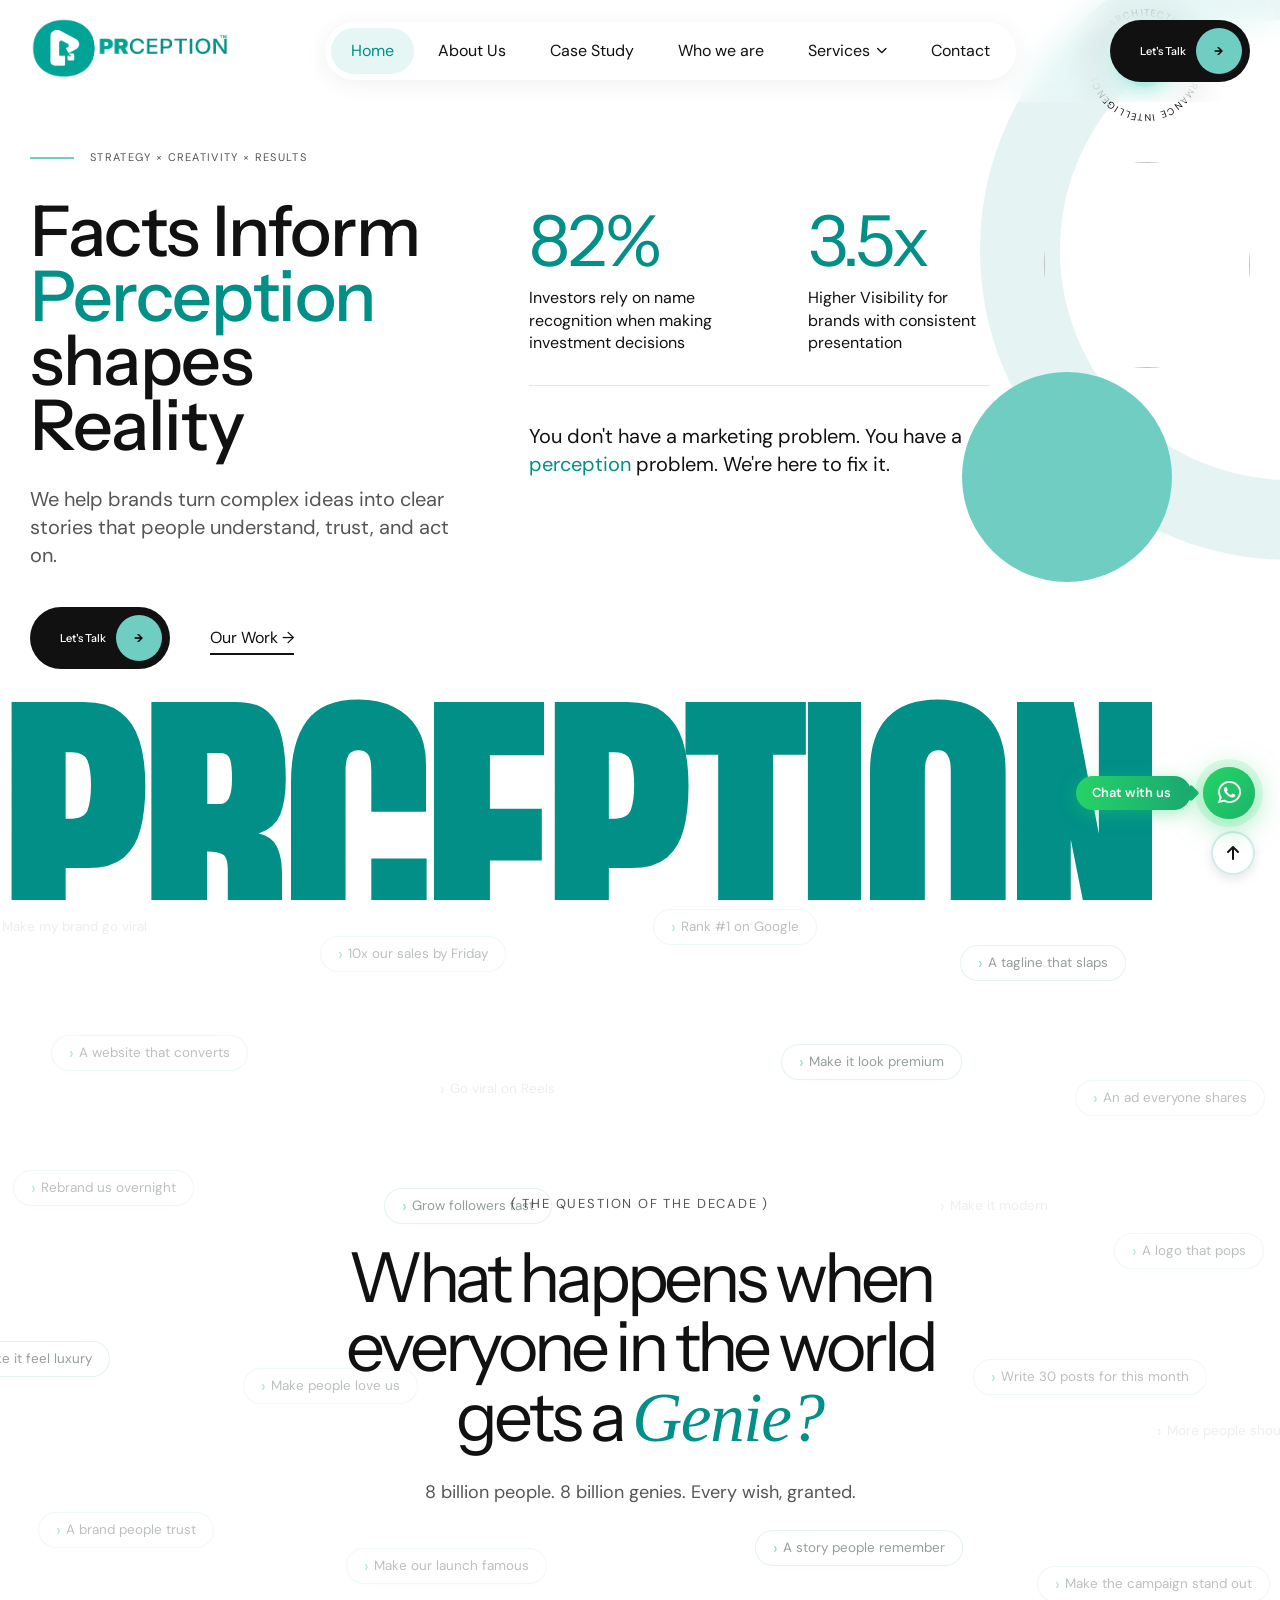
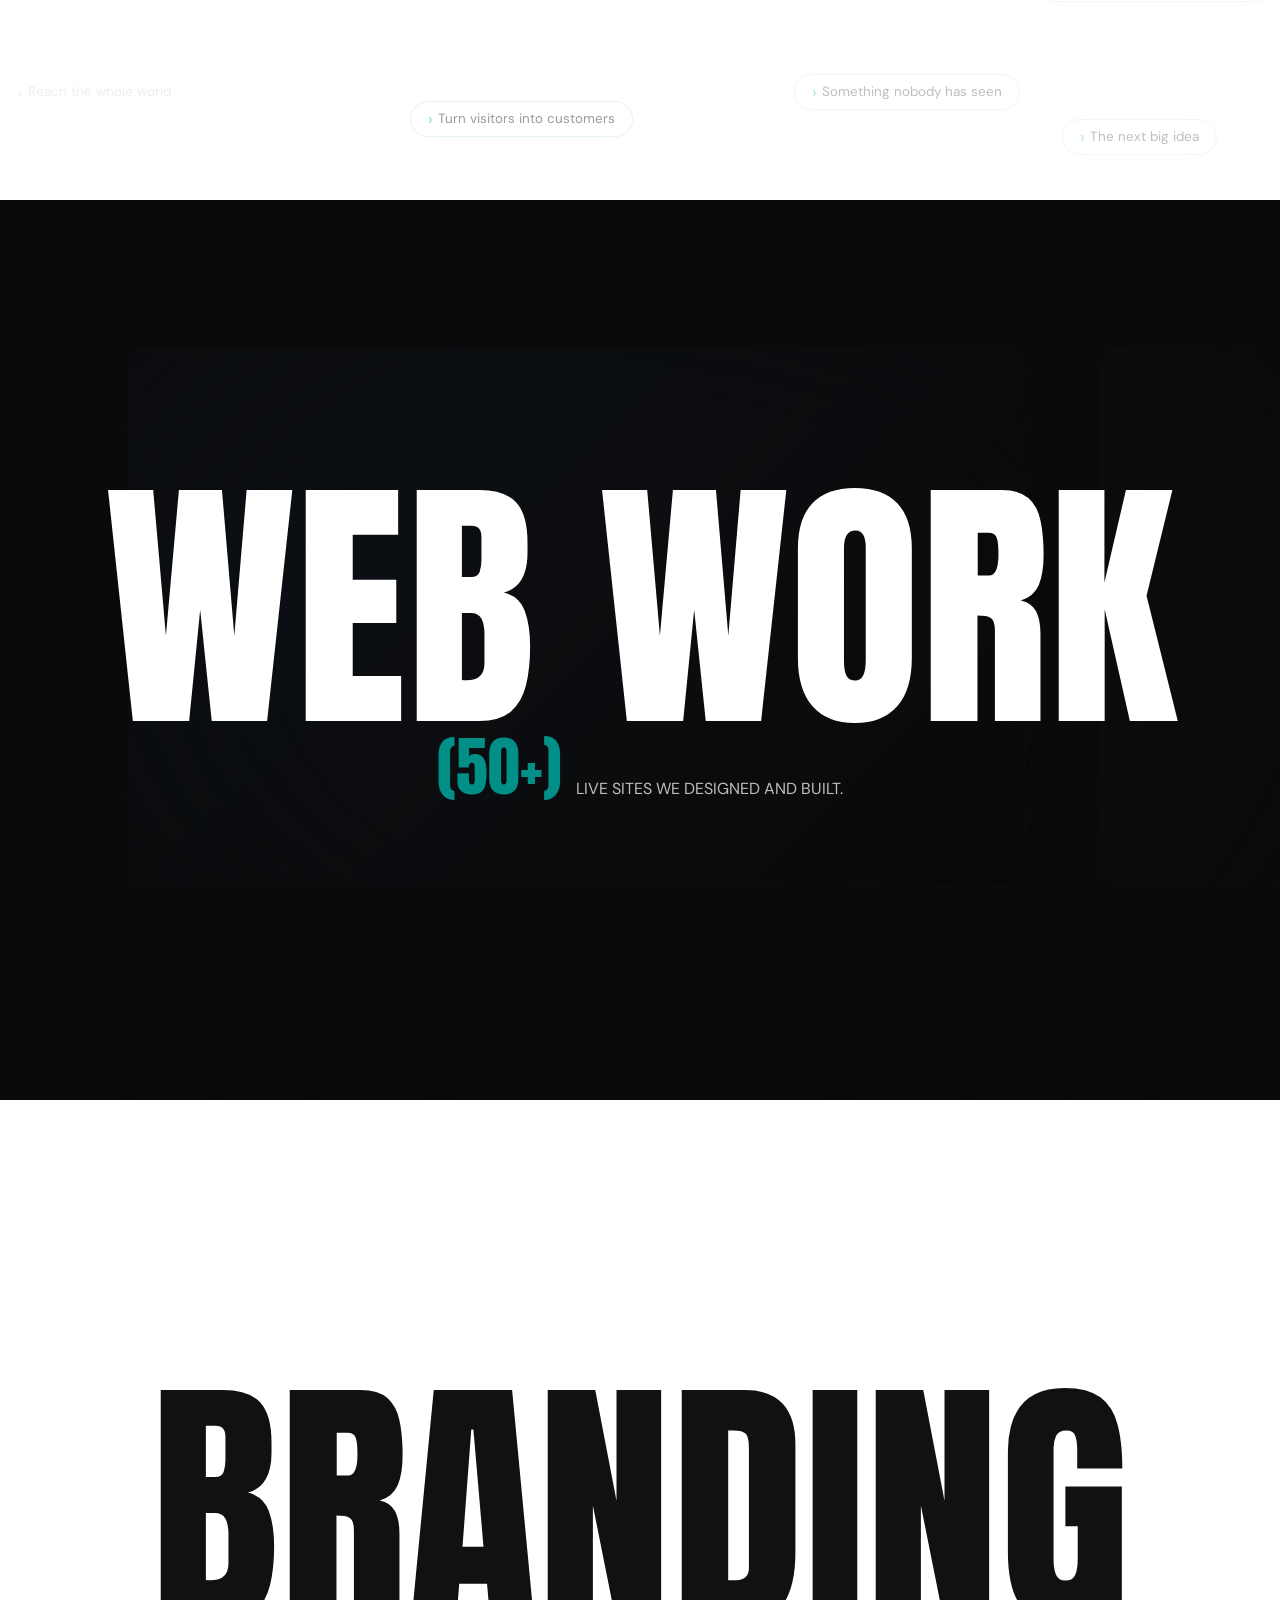
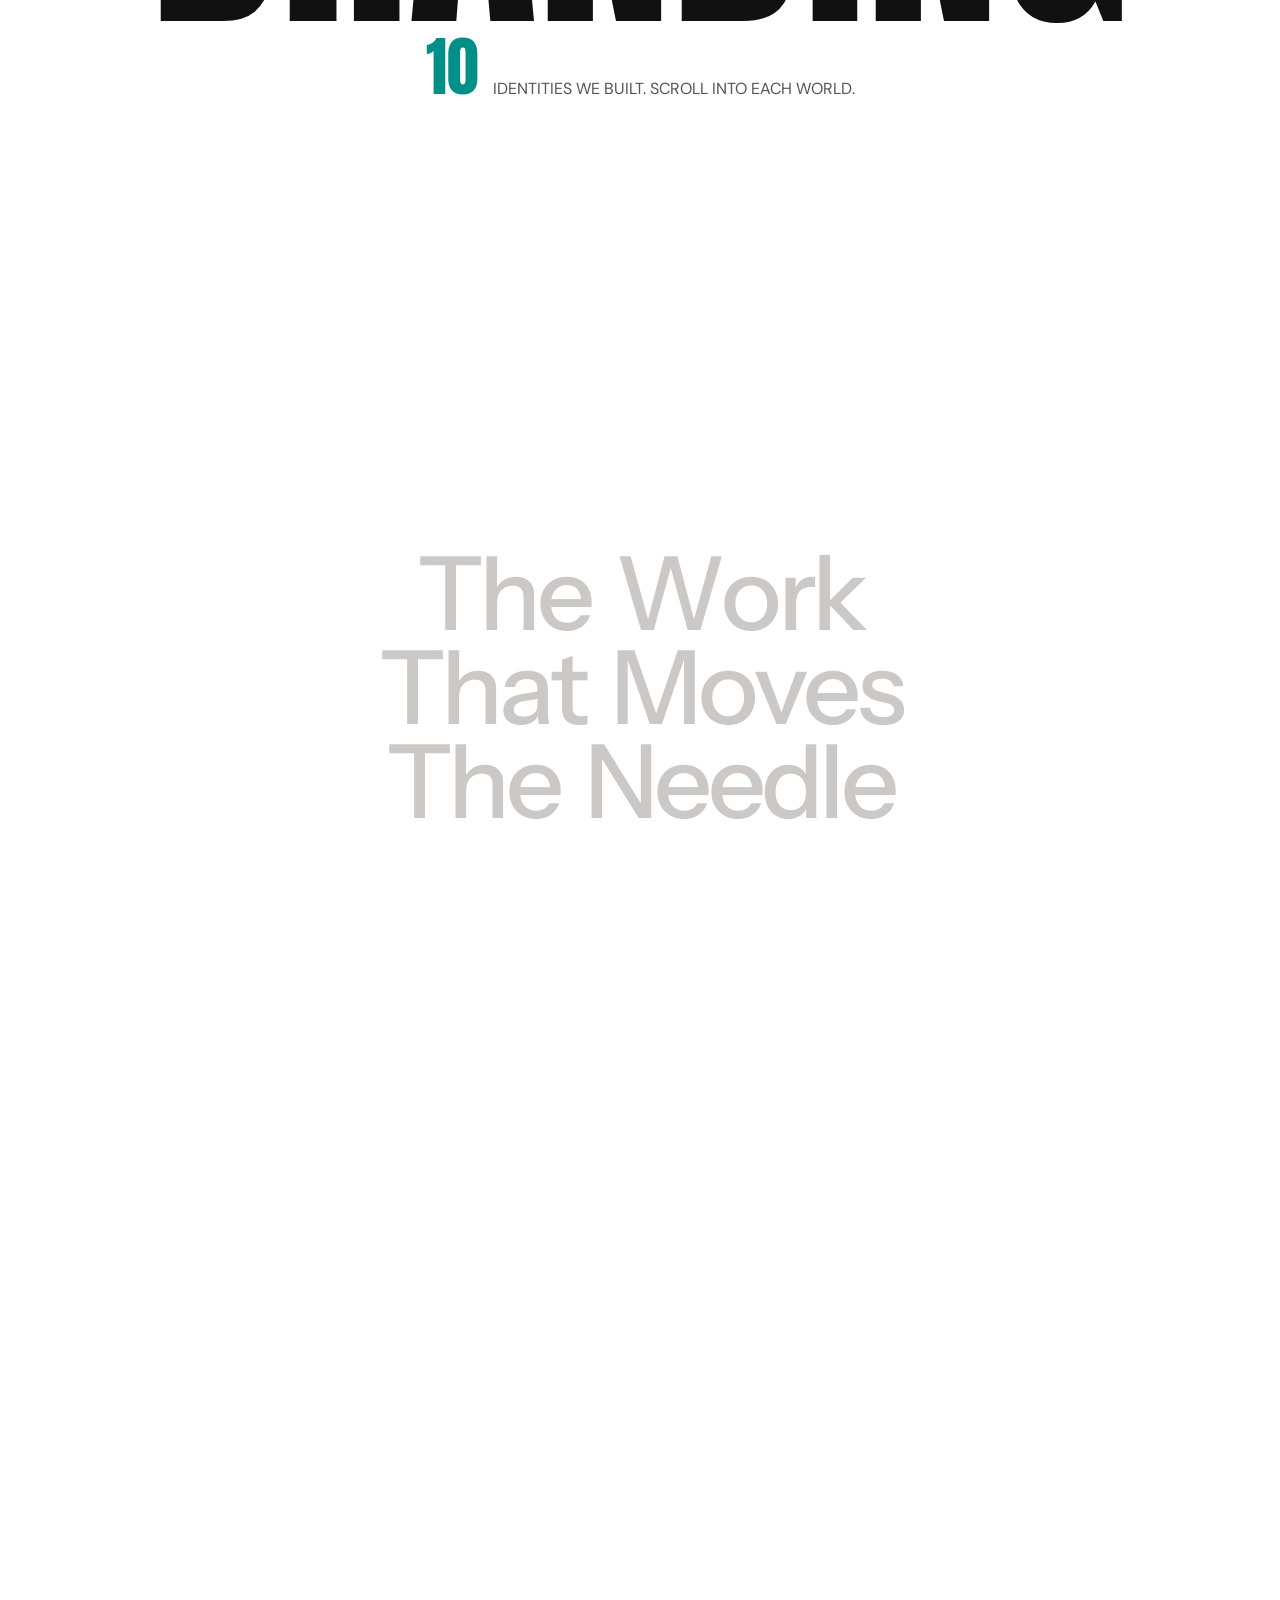
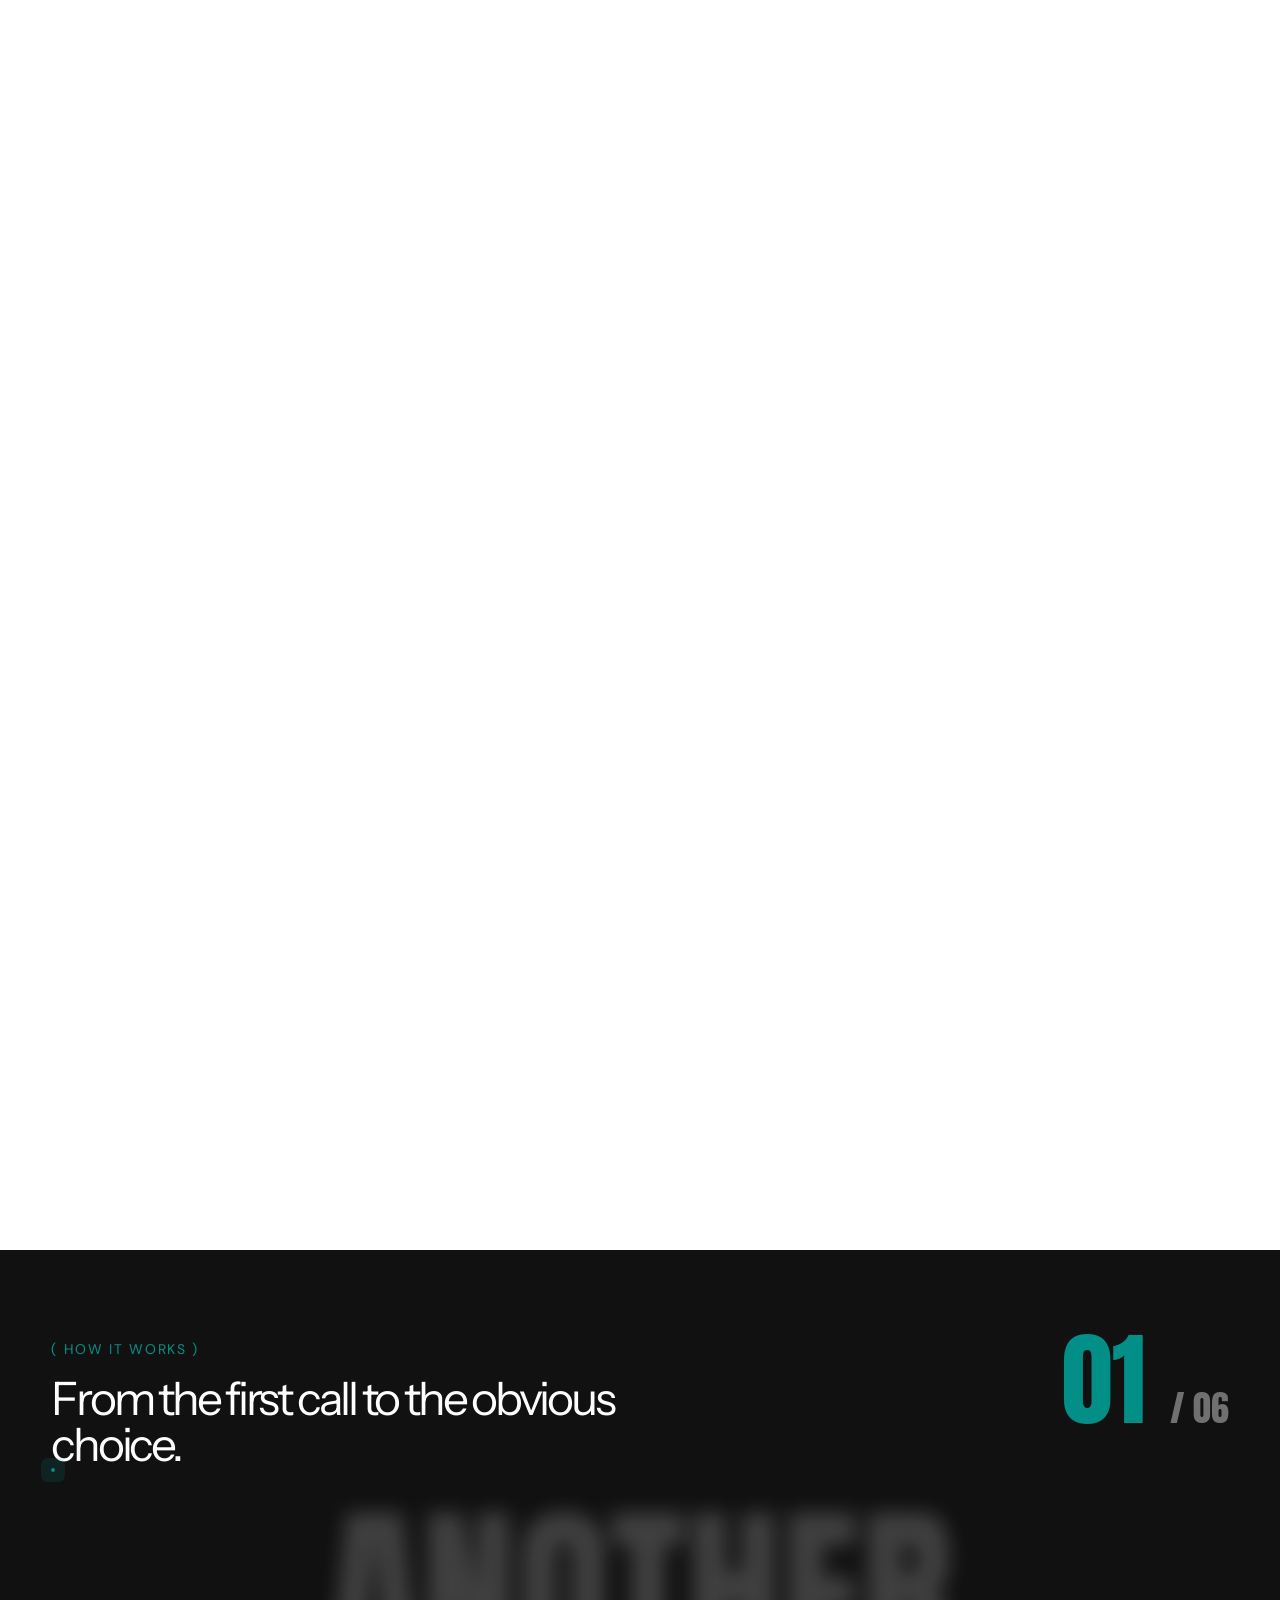
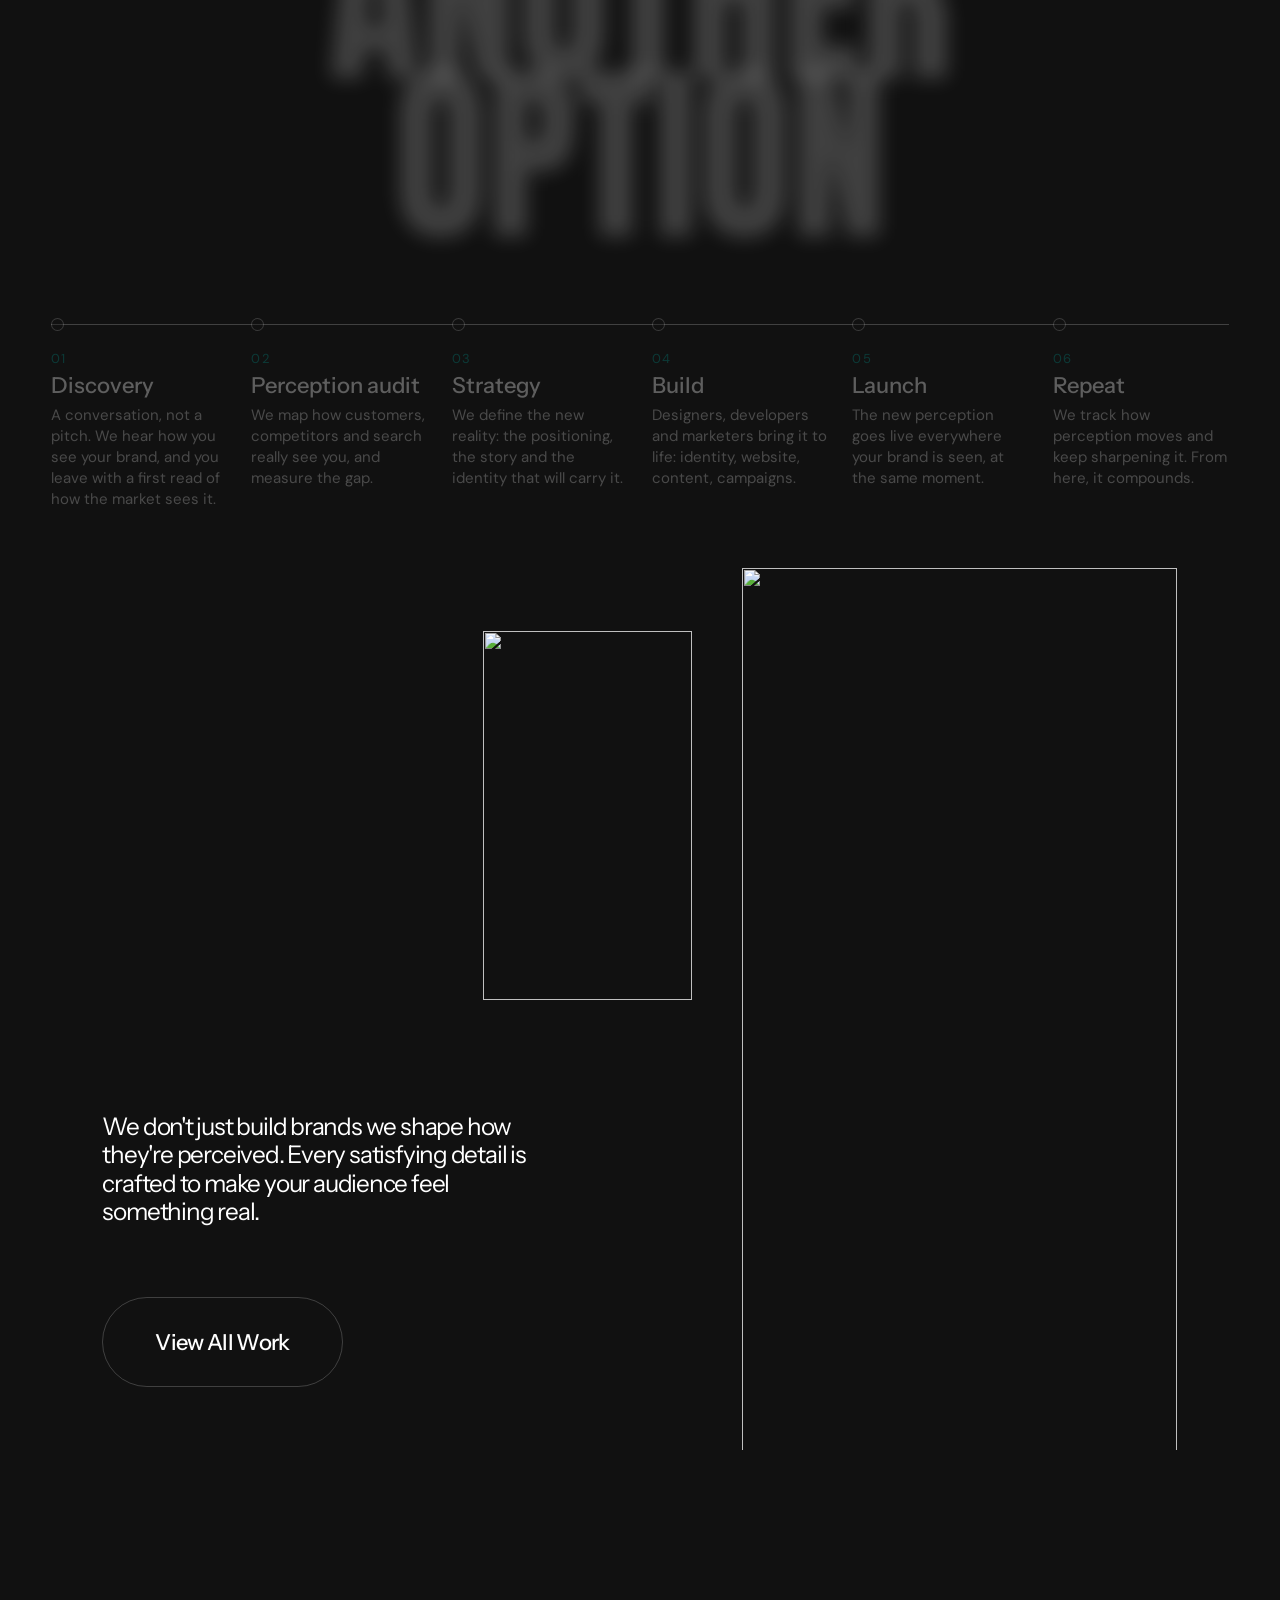
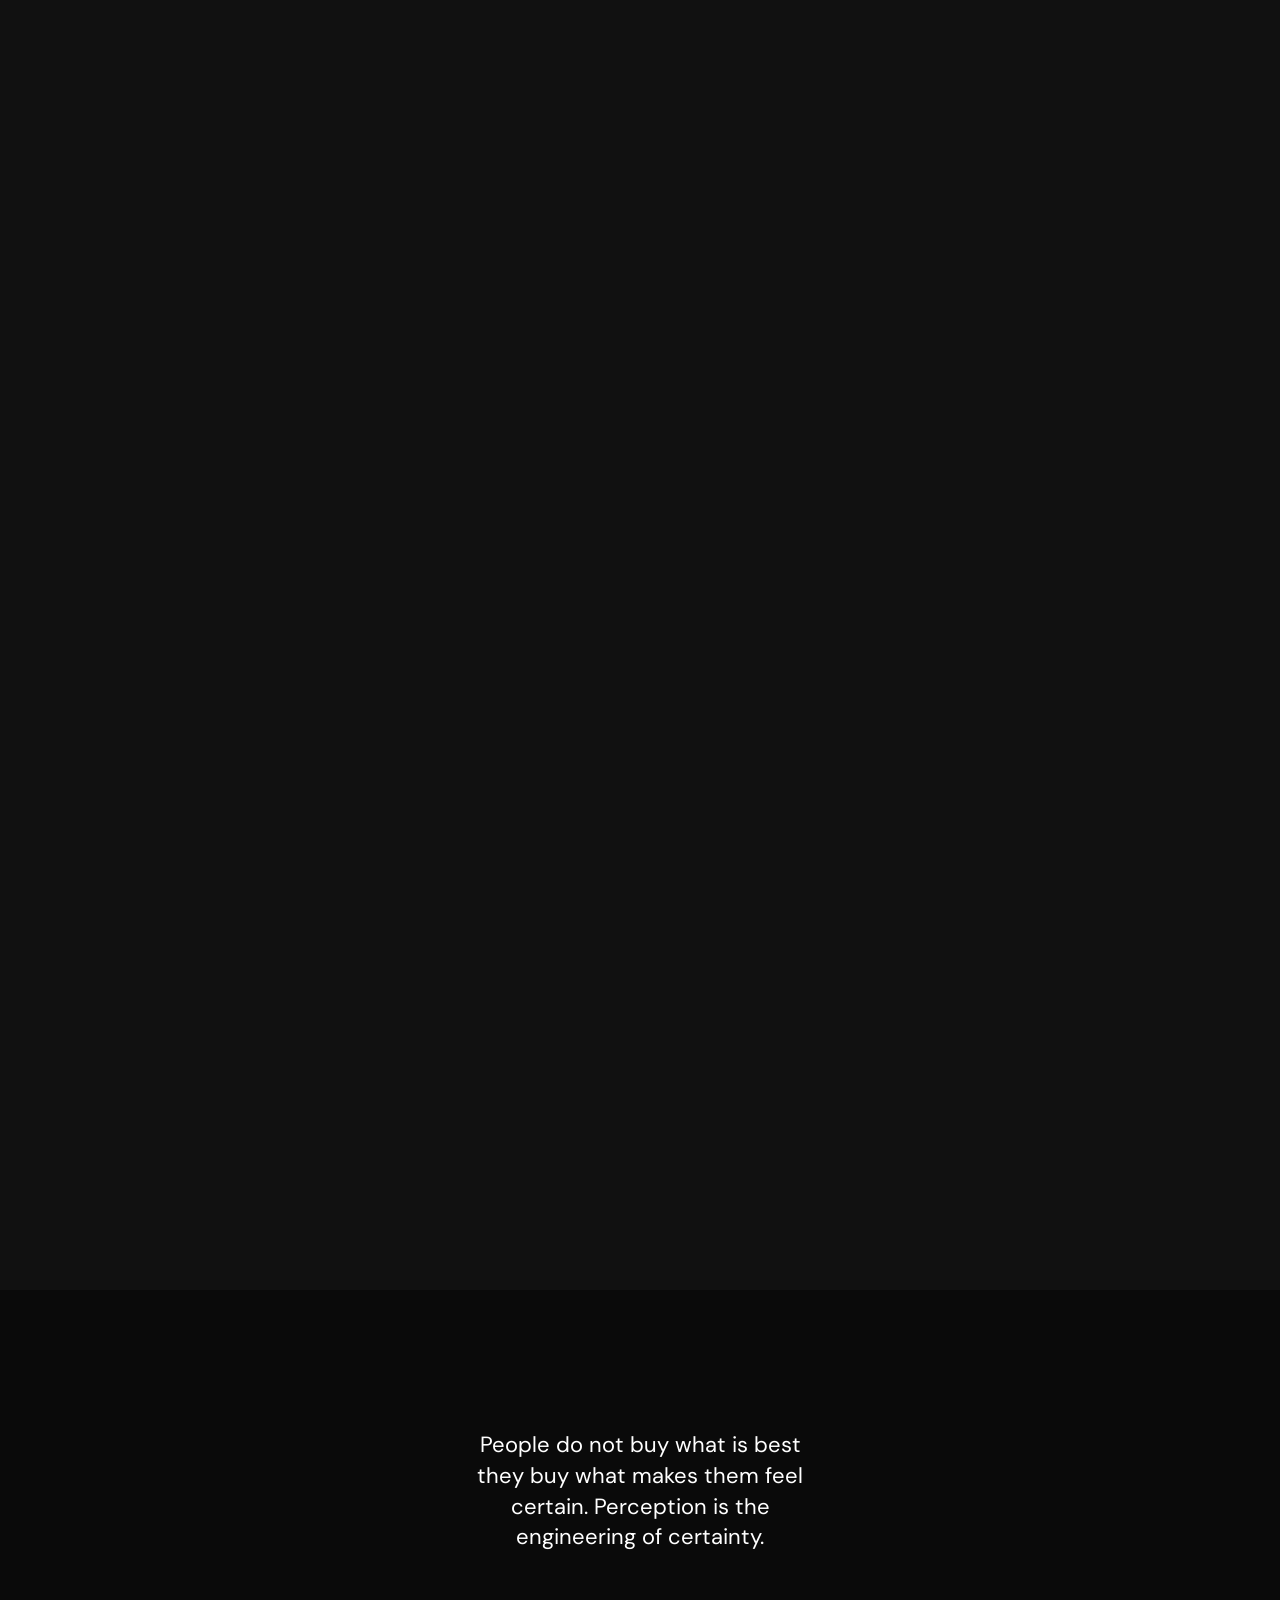
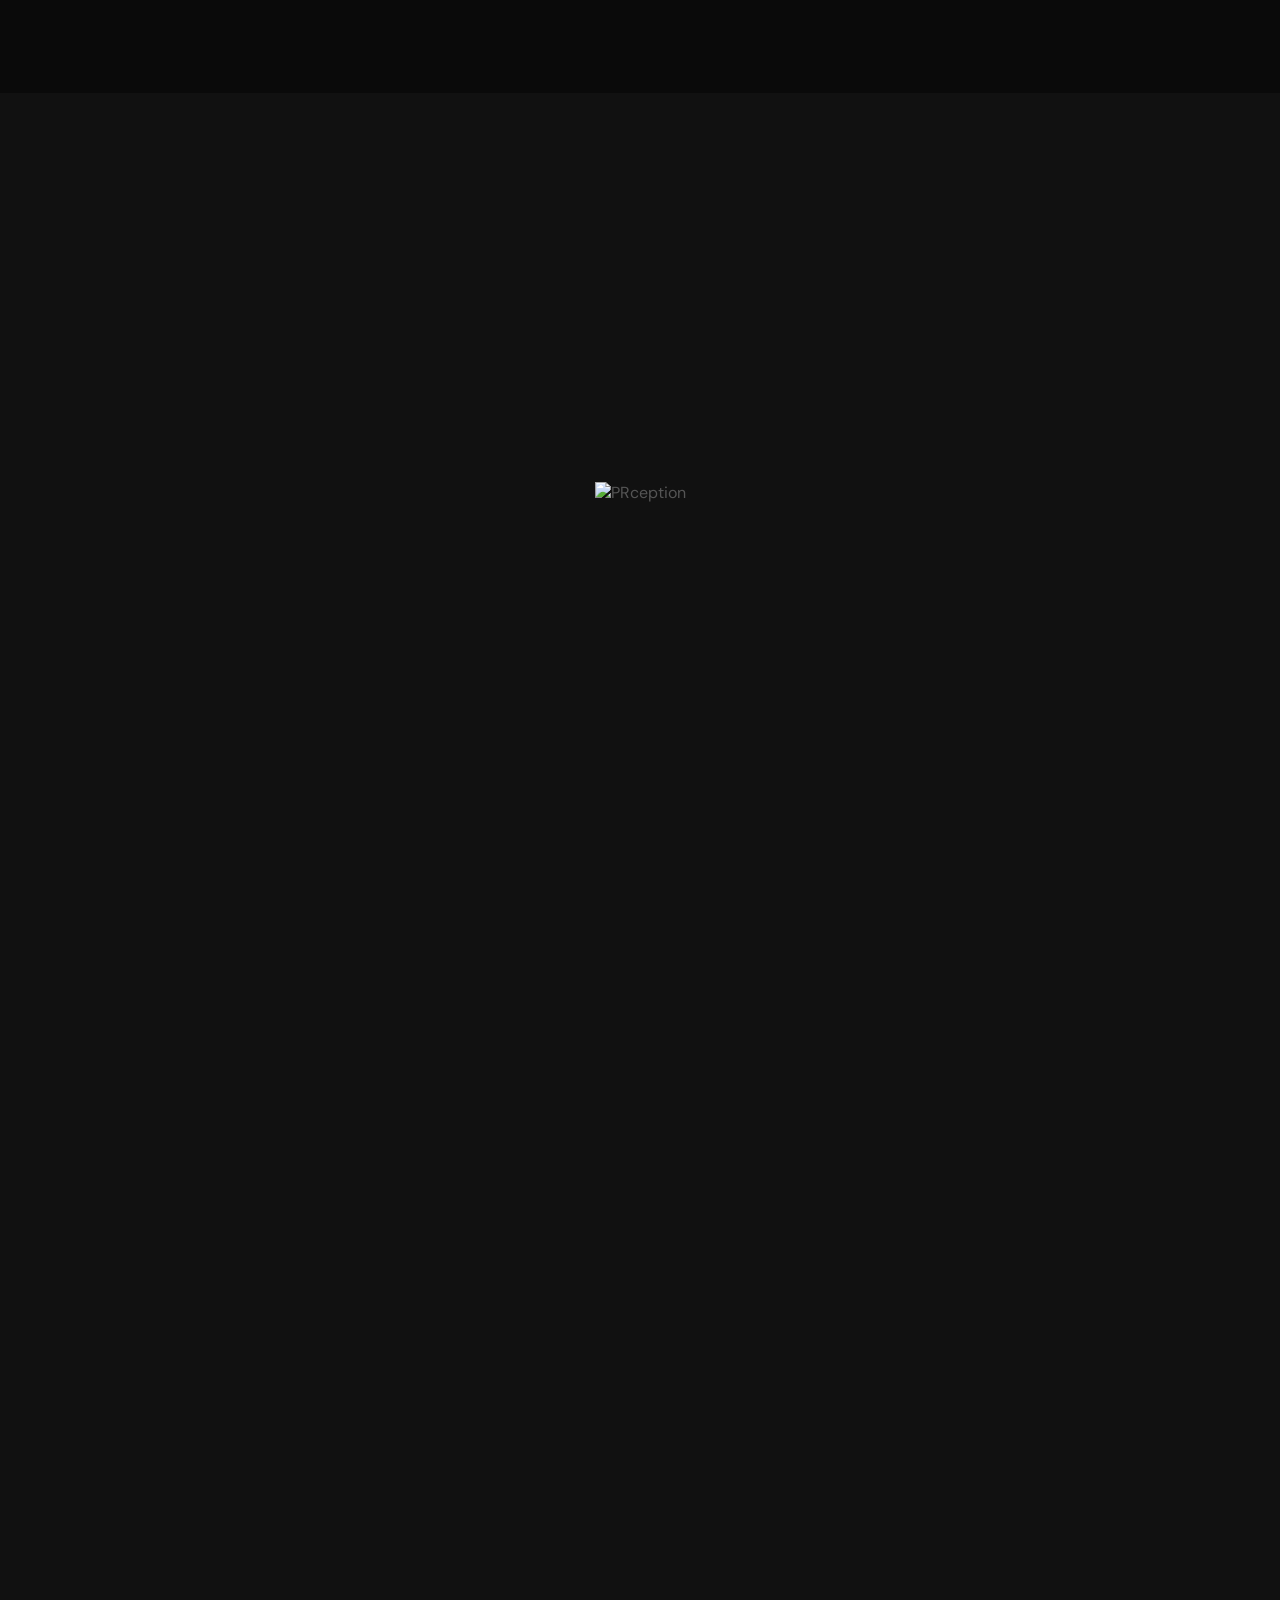
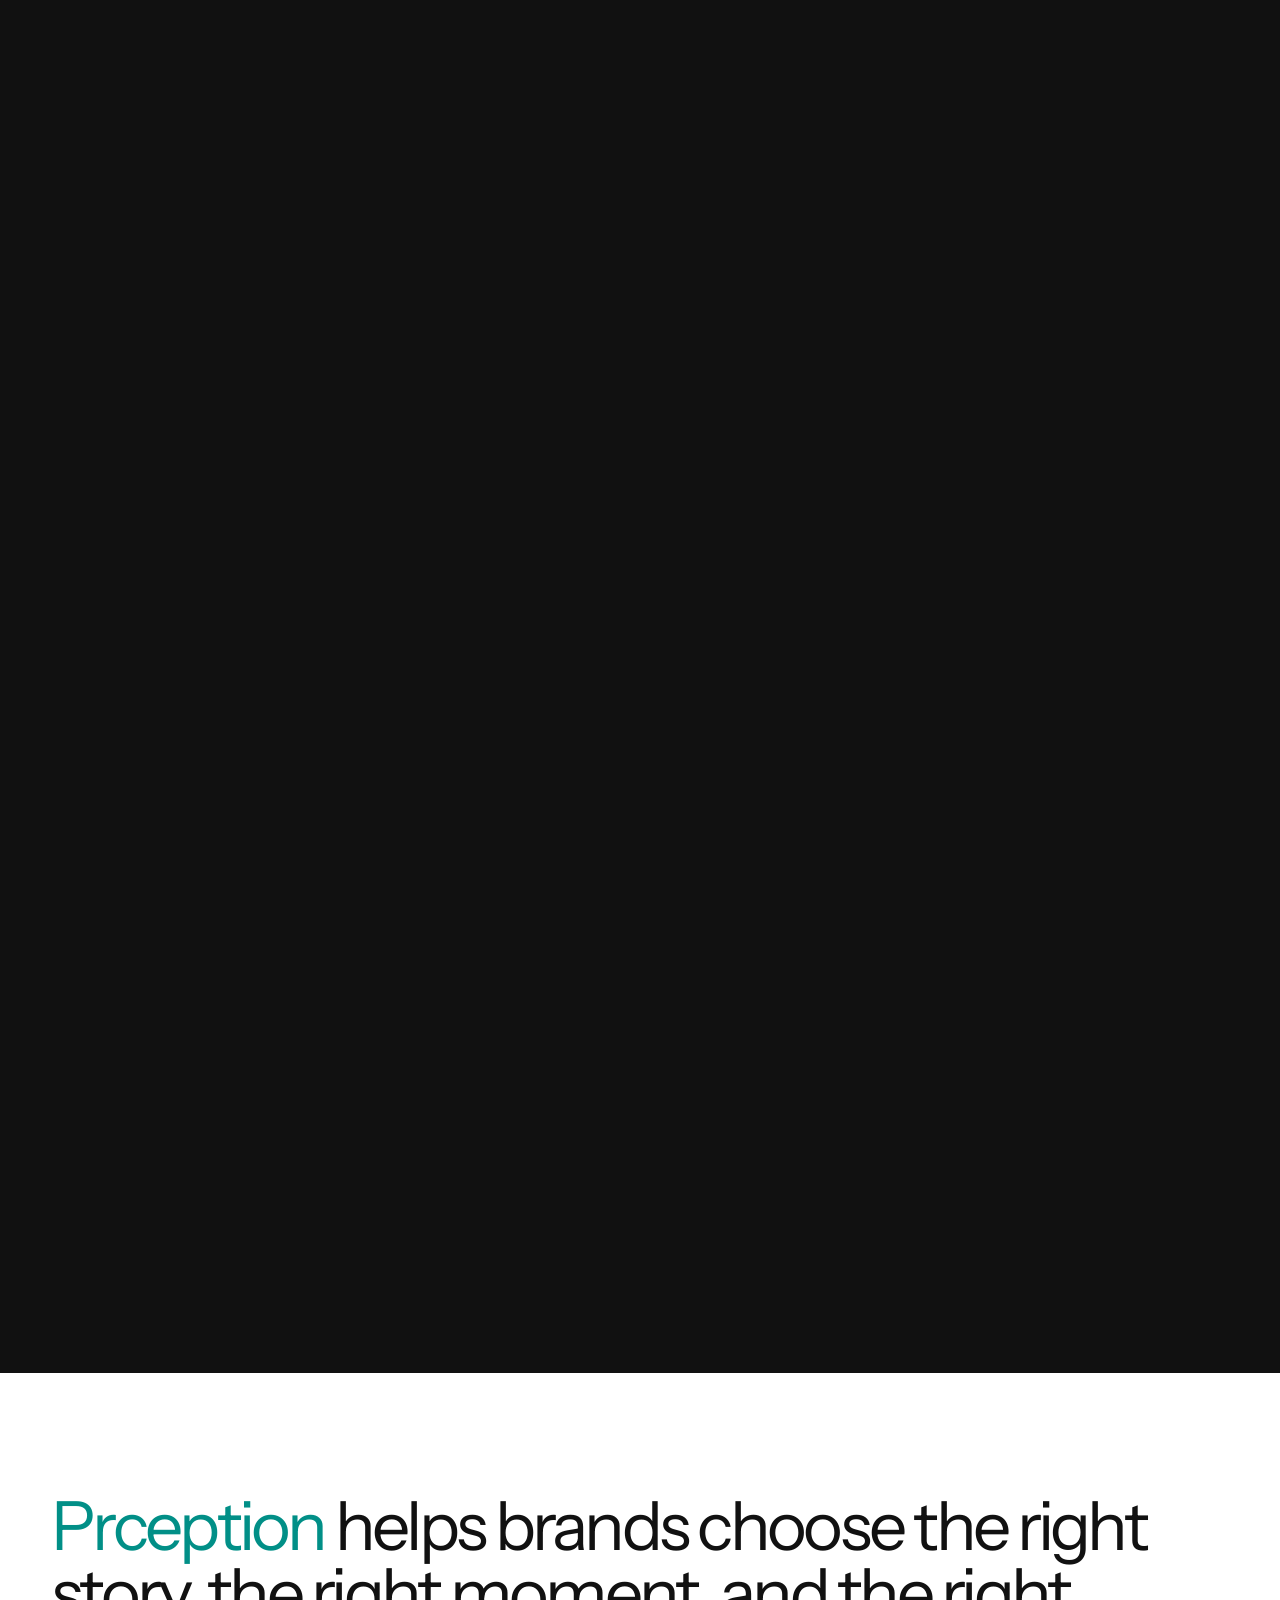
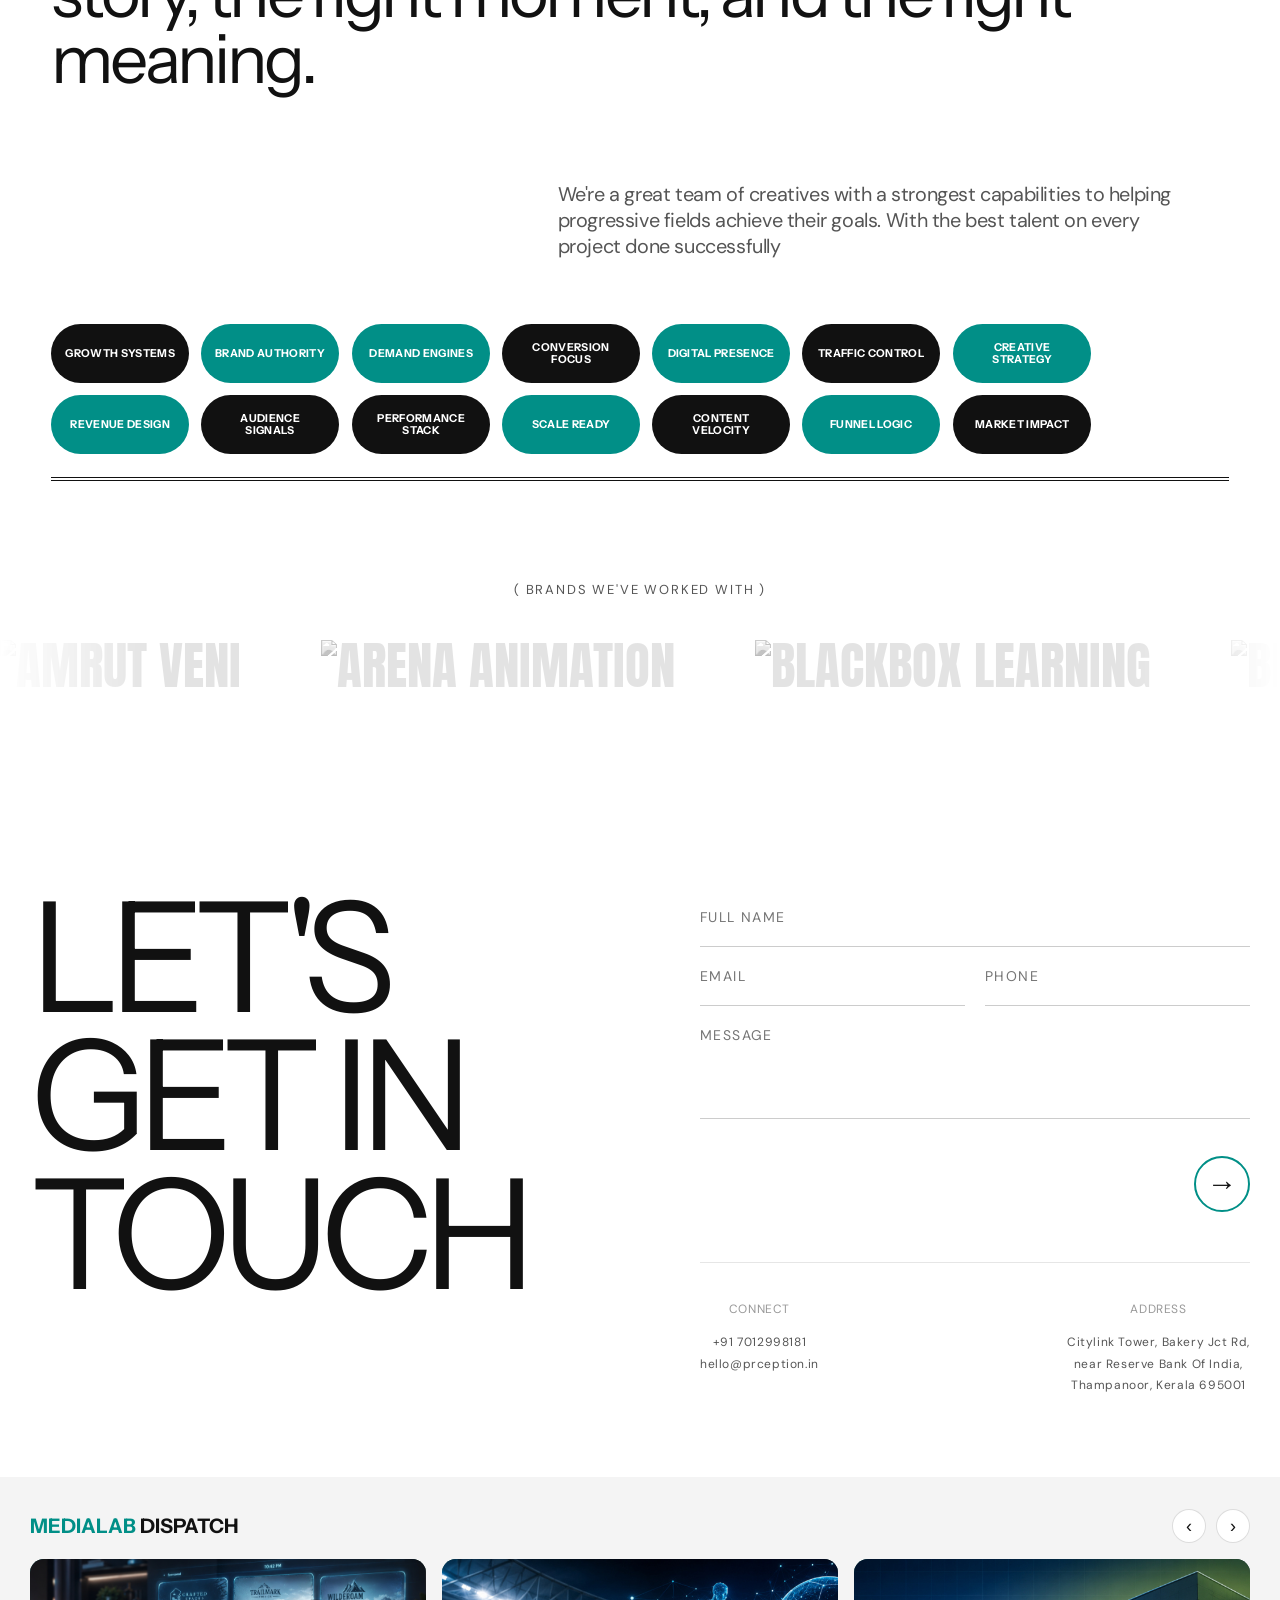
==== commit d31d819c: "spacing reduce cheysanu" ====
--- a/index.html
+++ b/index.html
@@ -22,7 +22,7 @@
 <link rel="stylesheet" href="https://cdnjs.cloudflare.com/ajax/libs/font-awesome/6.4.0/css/all.min.css">
 
 <!-- Common Stylesheet -->
-<link rel="stylesheet" href="assets/css/new_style.css">
+<link rel="stylesheet" href="assets/css/new_style.css?v=20261017-1">
 
 <!-- FIX: grid column was growing to the width of all cards, so there was nothing left to scroll. min-width:0 lets the column keep its size and the cards overflow (GSAP then moves them). -->
 <style>
@@ -33,7 +33,7 @@
 
 <body>
 
-<div id="pre"><i></i></div>
+<!-- Keep content visible while remote media and animation libraries load. -->
 
 <header>
   <a href="#" class="logo">
@@ -41,7 +41,7 @@
   </a>
 
 <!-- <nav id="siteNav"><a href="#">Home</a><a href="#about">About Us</a><a href="#brands">Case Study</a><a href="#how">Who we are</a><a href="#how">Services</a><a href="#cta">Contact</a></nav> -->
- <nav id="siteNav"><a href="#">Home</a><a href="#about">About Us</a><a href="#brands">Case Study</a><a href="#how">Who we are</a>
+ <nav id="siteNav"><a href="#">Home</a><a href="https://prception.in/about">About Us</a><a href="https://prception.in/casestudy">Case Study</a><a href="https://prception.in/team">Who we are</a>
 
 <div class="nav-dd">
   <a href="#" class="dd-trigger" aria-haspopup="true" aria-expanded="false">Services <i class="fa-solid fa-chevron-down"></i></a>
@@ -52,9 +52,9 @@
   </ul>
 </div>
 
-<a href="#cta">Contact</a></nav>
-
-<a href="#cta" class="btn">Let's Talk <b>→</b></a>
+<a href="https://prception.in/contact">Contact</a></nav>
+
+<a href="https://prception.in/contact" class="btn">Let's Talk <b>→</b></a>
 
 <button type="button" class="menu-toggle" id="menuToggle" aria-label="Open menu" aria-expanded="false" aria-controls="siteNav"><span></span><span></span><span></span></button>
 
@@ -78,7 +78,7 @@
 
 <p class="lead h">We help brands turn complex ideas into clear stories that people understand, trust, and act on.</p>
 
-<div class="acts h"><a href="#cta" class="btn">Let's Talk <b>→</b></a><a href="#brands" class="link">Our Work →</a></div></div>
+<div class="acts h"><a href="https://prception.in/contact" class="btn">Let's Talk <b>→</b></a><a href="#brands" class="link">Our Work →</a></div></div>
 
 <div class="side h"><div class="stats"><div><b data-n="82" data-s="%">0</b><p>Investors rely on name recognition when making investment decisions</p></div>
 
@@ -279,7 +279,7 @@
 
 
 
-<script src="assets/js/main.js"></script>
+<script src="assets/js/main.js?v=20261017-1"></script>
 
 <script src="https://cdnjs.cloudflare.com/ajax/libs/gsap/3.12.5/gsap.min.js"></script>
 
@@ -444,9 +444,13 @@
 
 function boot(){
 
-document.getElementById('pre').classList.add('done');
-
-if(!window.gsap||matchMedia('(prefers-reduced-motion:reduce)').matches)return;
+var mobileScroll=matchMedia('(max-width:600px)');
+function scrollDistance(desktop,mobile){return mobileScroll.matches?mobile:desktop}
+
+if(!window.gsap||!window.ScrollTrigger||matchMedia('(prefers-reduced-motion:reduce)').matches){
+  $$('[data-n][data-s]').forEach(function(e){e.textContent=e.dataset.n+e.dataset.s});
+  return;
+}
 
 gsap.registerPlugin(ScrollTrigger);ScrollTrigger.config({ignoreMobileResize:true});
 
@@ -523,7 +527,7 @@
 gsap.set(lampP,{clipPath:HIDE_FROM_BOTTOM});
 gsap.set(lampRare,{clipPath:HIDE_FROM_TOP});
 
-var genieTimeline=gsap.timeline({scrollTrigger:{trigger:'#genie',start:'top top',end:'+=400%',pin:true,scrub:.7,anticipatePin:1}});
+var genieTimeline=gsap.timeline({scrollTrigger:{trigger:'#genie',start:'top top',end:function(){return '+='+scrollDistance(400,240)+'%'},pin:true,scrub:.7,anticipatePin:1}});
 
 genieTimeline.to('#gw',{y:-80,scale:1.07,duration:5,ease:'none'},0);
 
@@ -604,7 +608,7 @@
 
 gsap.set('.hud',{opacity:0,pointerEvents:'none'});
 
-var wt=gsap.timeline({scrollTrigger:{trigger:'#work',start:'top top',end:function(){return'+='+n*innerHeight*.9},pin:true,scrub:.8,anticipatePin:1,invalidateOnRefresh:true,
+var wt=gsap.timeline({scrollTrigger:{trigger:'#work',start:'top top',end:function(){return'+='+n*innerHeight*scrollDistance(.9,.65)},pin:true,scrub:.8,anticipatePin:1,invalidateOnRefresh:true,
 
 onUpdate:function(s){var t=wt.time(),idx=-1;arr.forEach(function(a,i){if(a-.45<=t)idx=i});
 
@@ -644,7 +648,7 @@
 
 var scenes=$$('.scene');gsap.set(scenes,{clipPath:'circle(0% at 50% 50%)'});
 
-var bt=gsap.timeline({scrollTrigger:{trigger:'#brands',start:'top top',end:function(){return'+='+bt.duration()*innerHeight*.5},pin:true,scrub:.8,anticipatePin:1,invalidateOnRefresh:true}});
+var bt=gsap.timeline({scrollTrigger:{trigger:'#brands',start:'top top',end:function(){return'+='+bt.duration()*innerHeight*scrollDistance(.5,.35)},pin:true,scrub:.8,anticipatePin:1,invalidateOnRefresh:true}});
 
 bt.to('#brands .intro',{opacity:0,scale:.9,duration:.8},0);
 
@@ -681,13 +685,19 @@
 
 lay();ScrollTrigger.addEventListener('refresh',lay);
 
-gsap.timeline({scrollTrigger:{trigger:'#how',start:'top top',end:function(){return'+='+(steps.length*.8+1.2)*innerHeight},pin:true,scrub:.6,anticipatePin:1}})
+gsap.timeline({scrollTrigger:{trigger:'#how',start:'top top',end:function(){return'+='+(steps.length*scrollDistance(.8,.5)+scrollDistance(1.2,.8))*innerHeight},pin:true,scrub:.6,anticipatePin:1}})
 
 .to({},{duration:.4}).to(st,{p:1,duration:steps.length-1,ease:'none',onUpdate:lay}).to(st,{o:1,duration:1.2,ease:'power2.in',onUpdate:lay});
 
 ScrollTrigger.refresh()}
 
-if(document.readyState==='complete')boot();else addEventListener('load',boot);
+if(document.readyState==='loading')document.addEventListener('DOMContentLoaded',boot,{once:true});else boot();
+
+/* Refresh measurements after media/fonts settle, without blocking content. */
+function refreshLayout(){if(window.ScrollTrigger)ScrollTrigger.refresh()}
+addEventListener('load',refreshLayout,{once:true});
+addEventListener('pageshow',function(e){if(e.persisted)refreshLayout()});
+if(document.fonts)document.fonts.ready.then(refreshLayout);
 
 })();
 
@@ -846,7 +856,7 @@
 
 ScrollTrigger.refresh()}
 
-if(document.readyState==='complete')start();else addEventListener('load',start);
+if(document.readyState==='loading')document.addEventListener('DOMContentLoaded',start,{once:true});else start();
 
 })();
 
--- a/assets/css/new_style.css
+++ b/assets/css/new_style.css
@@ -3326,4 +3326,15 @@
 nav a {
   font-size: 13px;
 }
-}+}
+/* Shorter mobile scroll journeys; preserve animation phases and desktop layout. */
+@media (max-width:600px) and (prefers-reduced-motion:no-preference){
+  section.nw{height:280vh}
+  .px-feel{height:190vh}
+  .px-zoom{height:210vh}
+}
+@media (max-width:600px){
+  .stmt{padding:48px 20px}
+  .cl{padding:40px 0}
+  .px-help{padding-top:48px}
+}
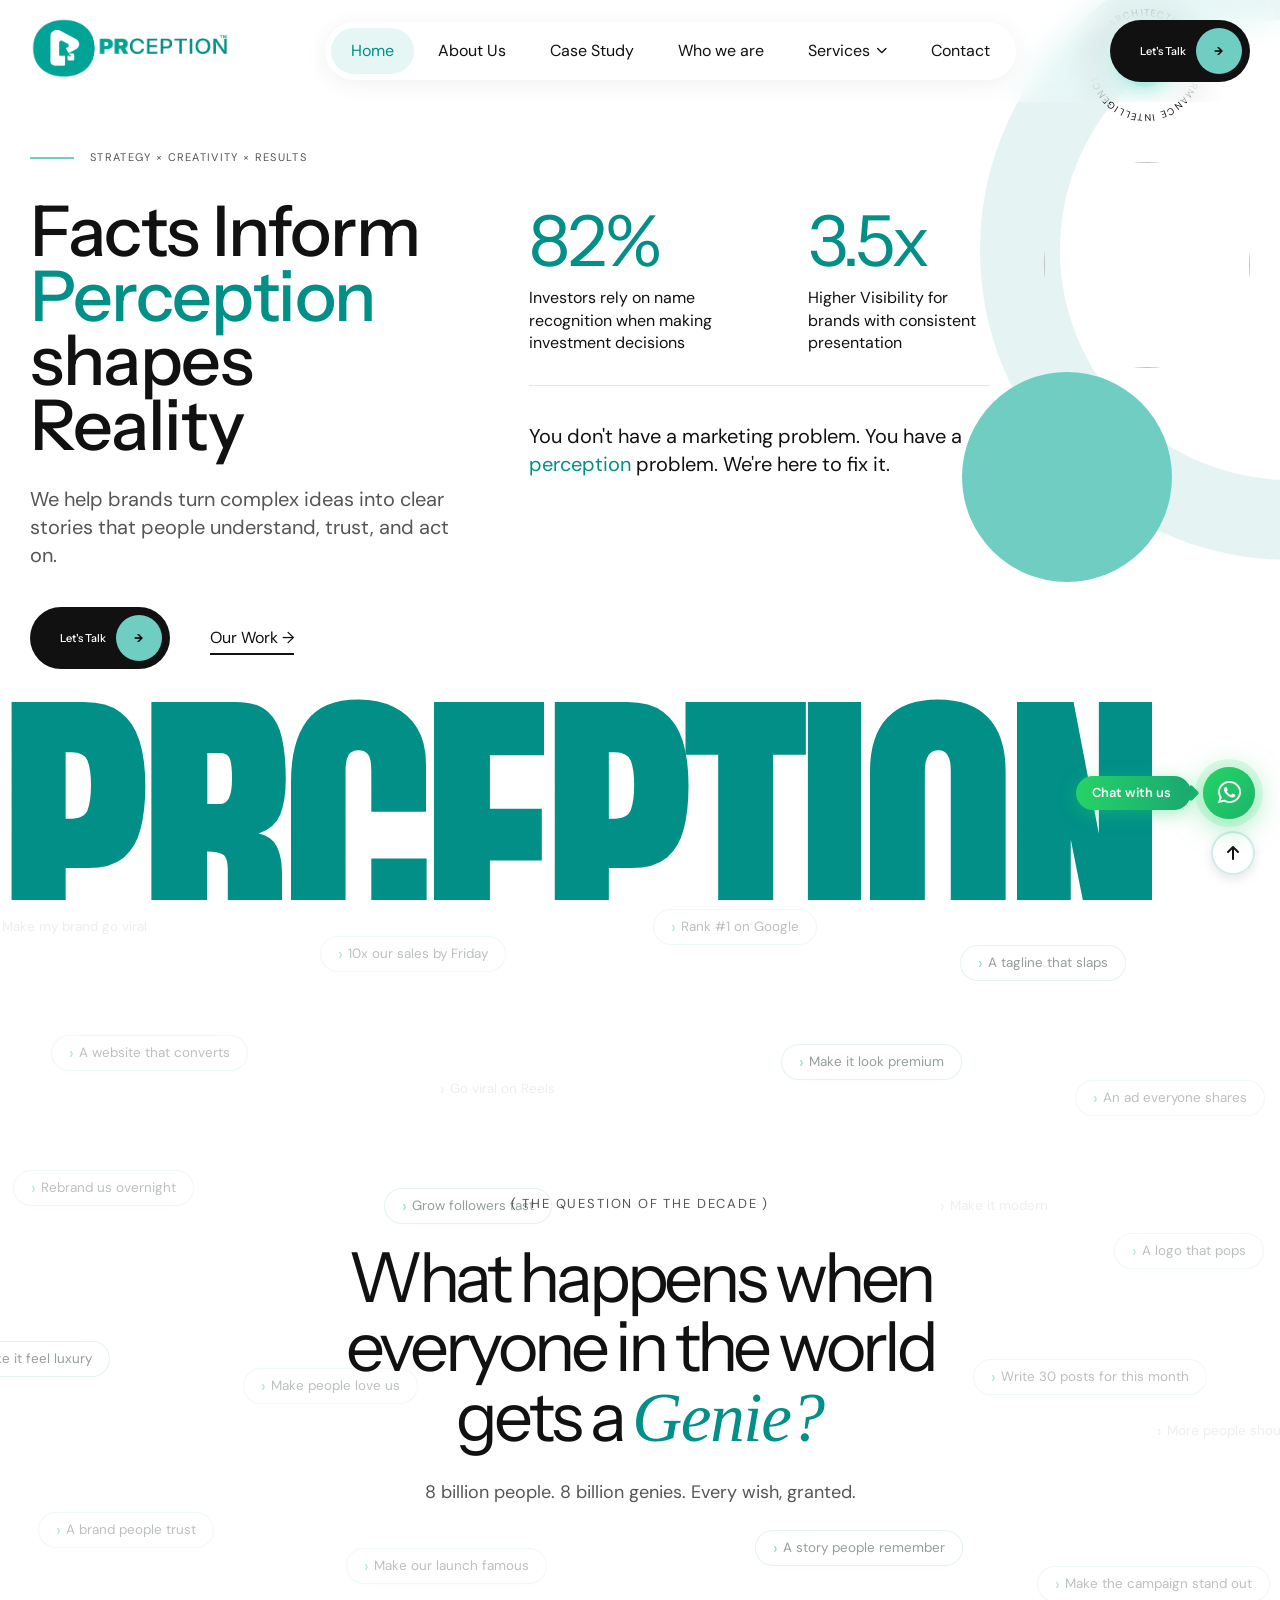
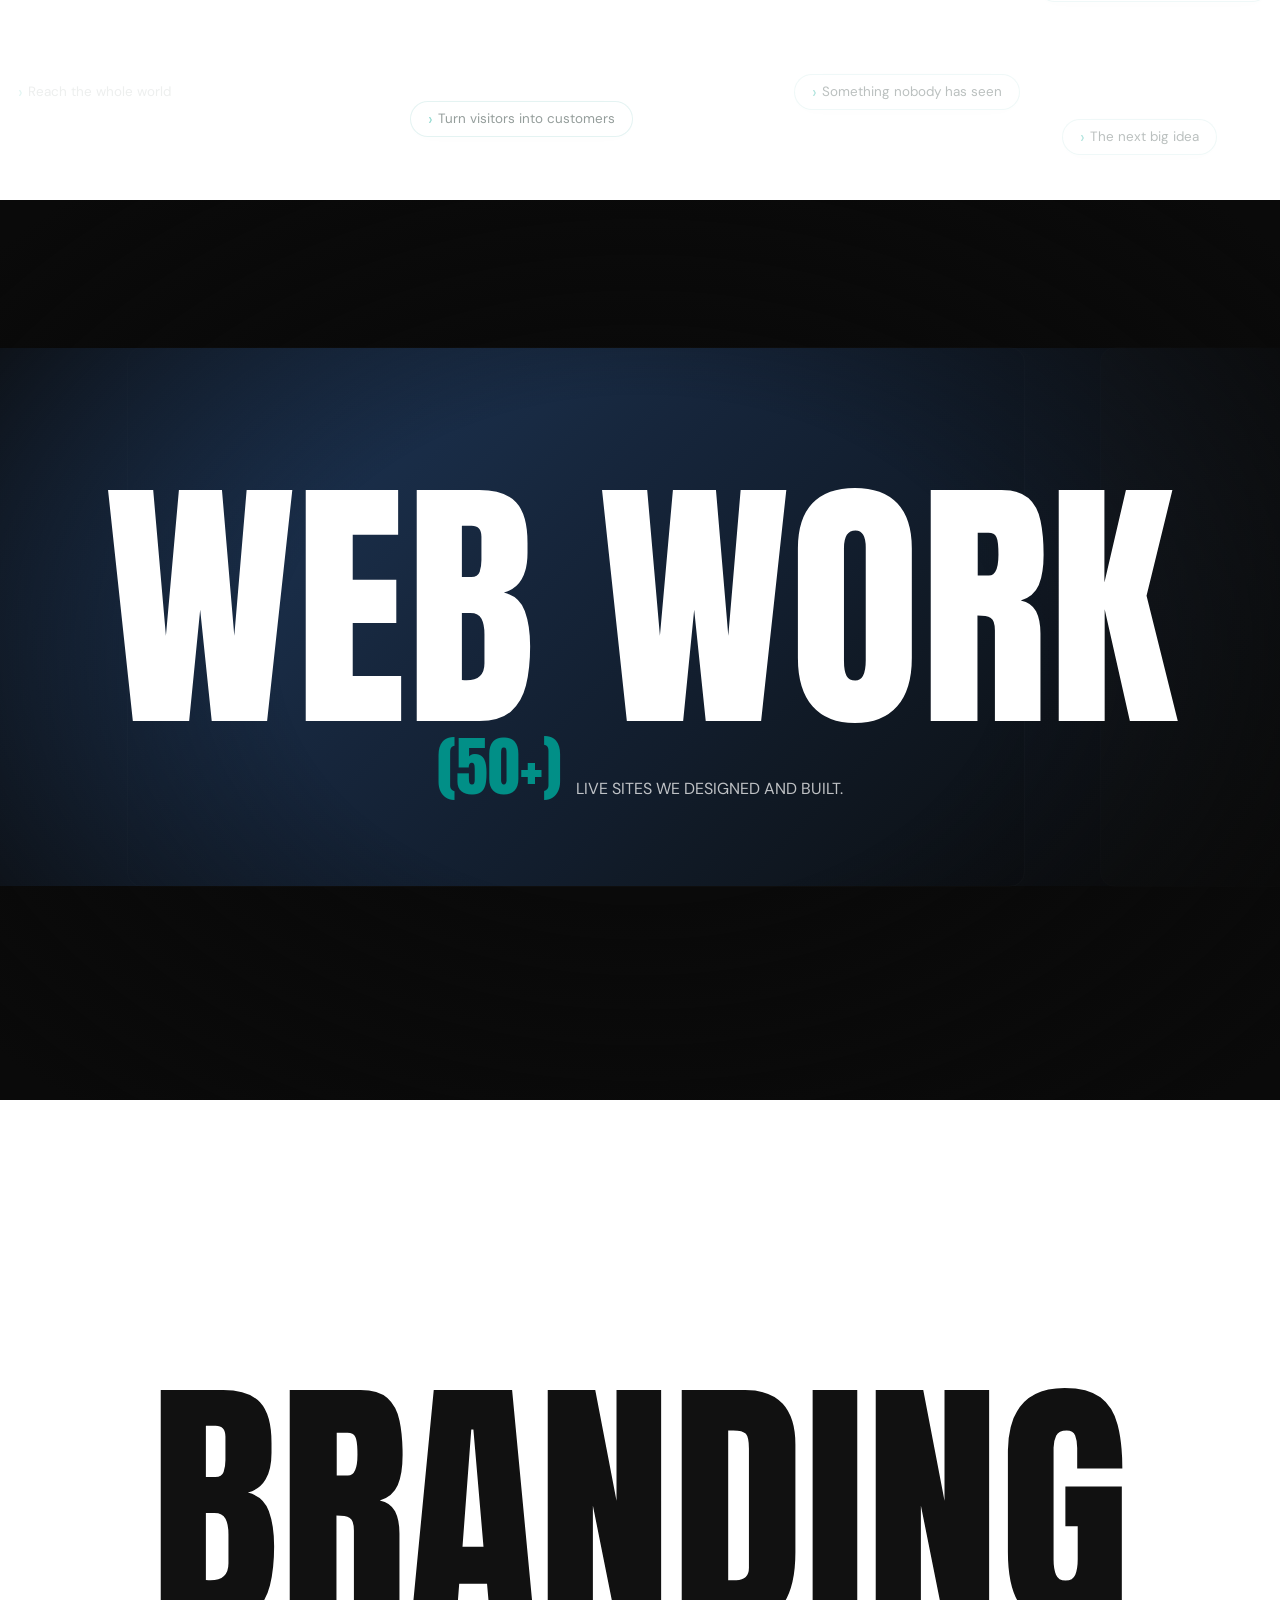
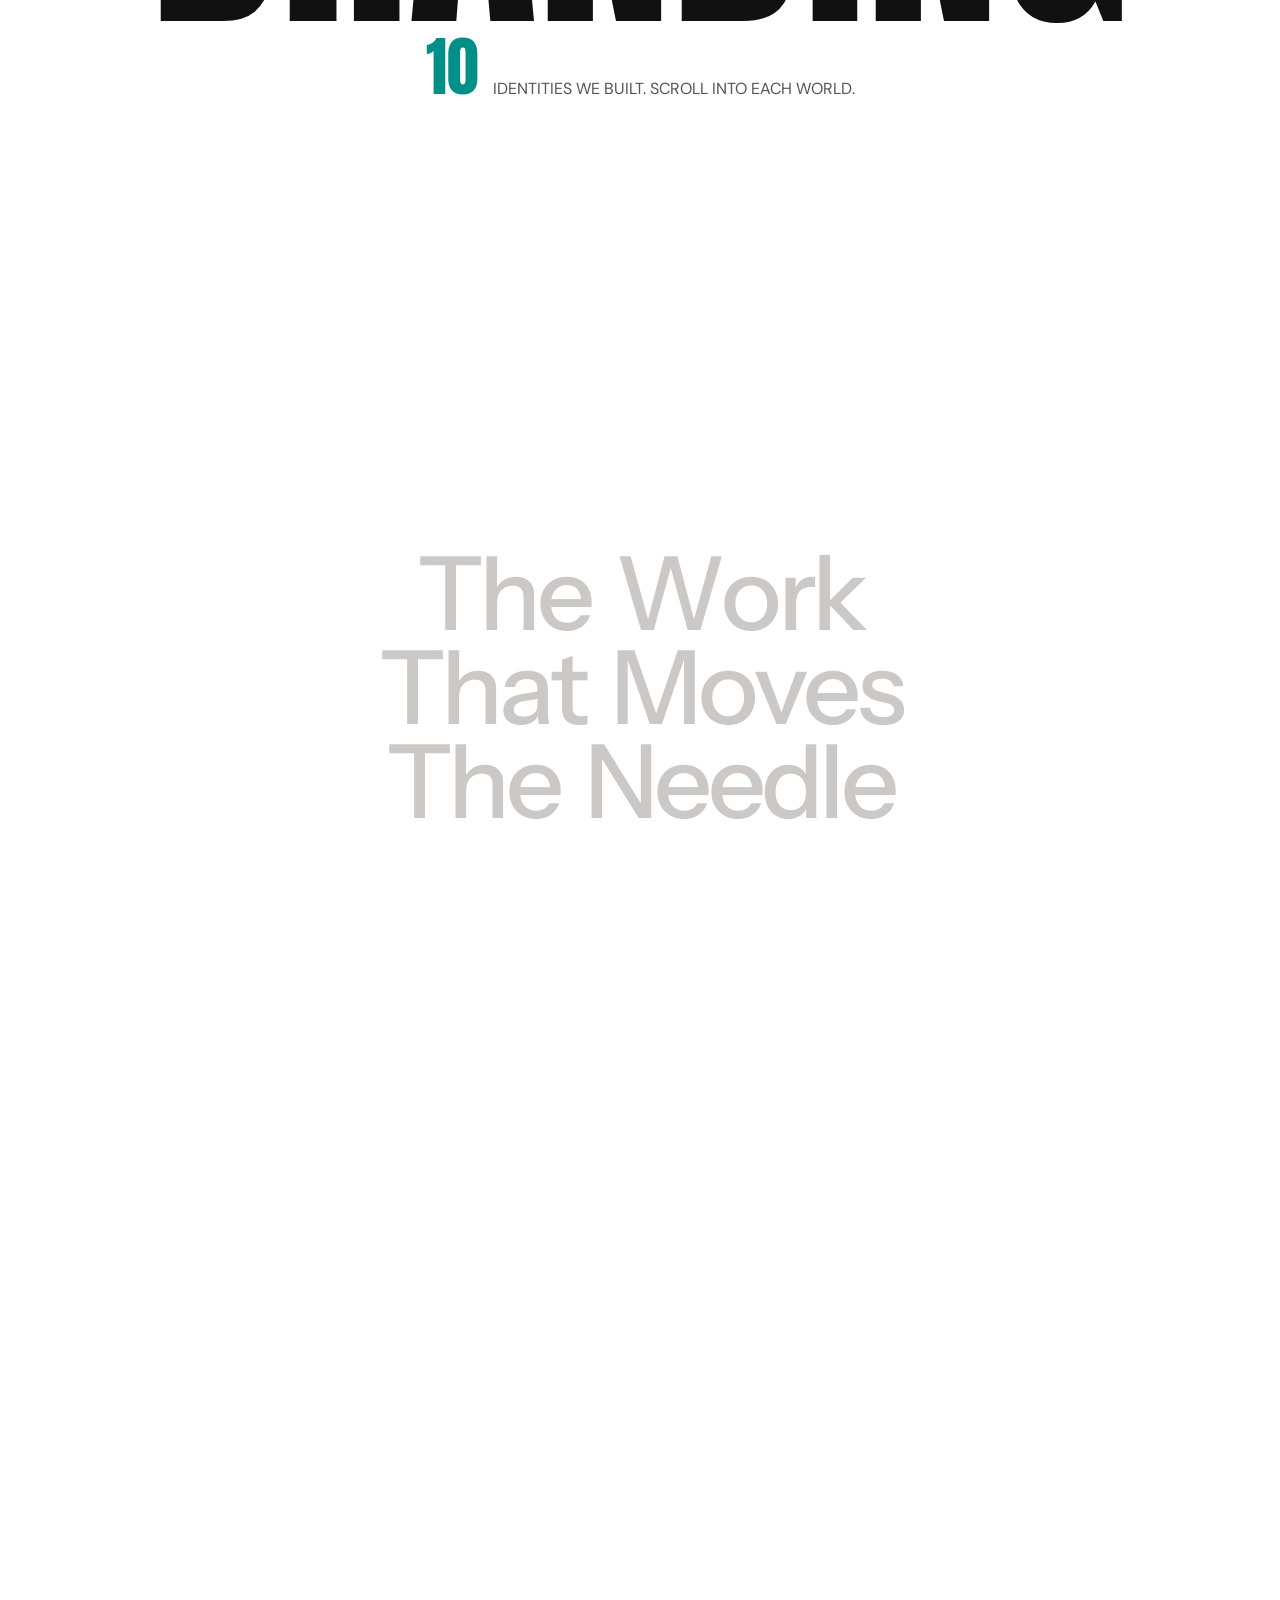
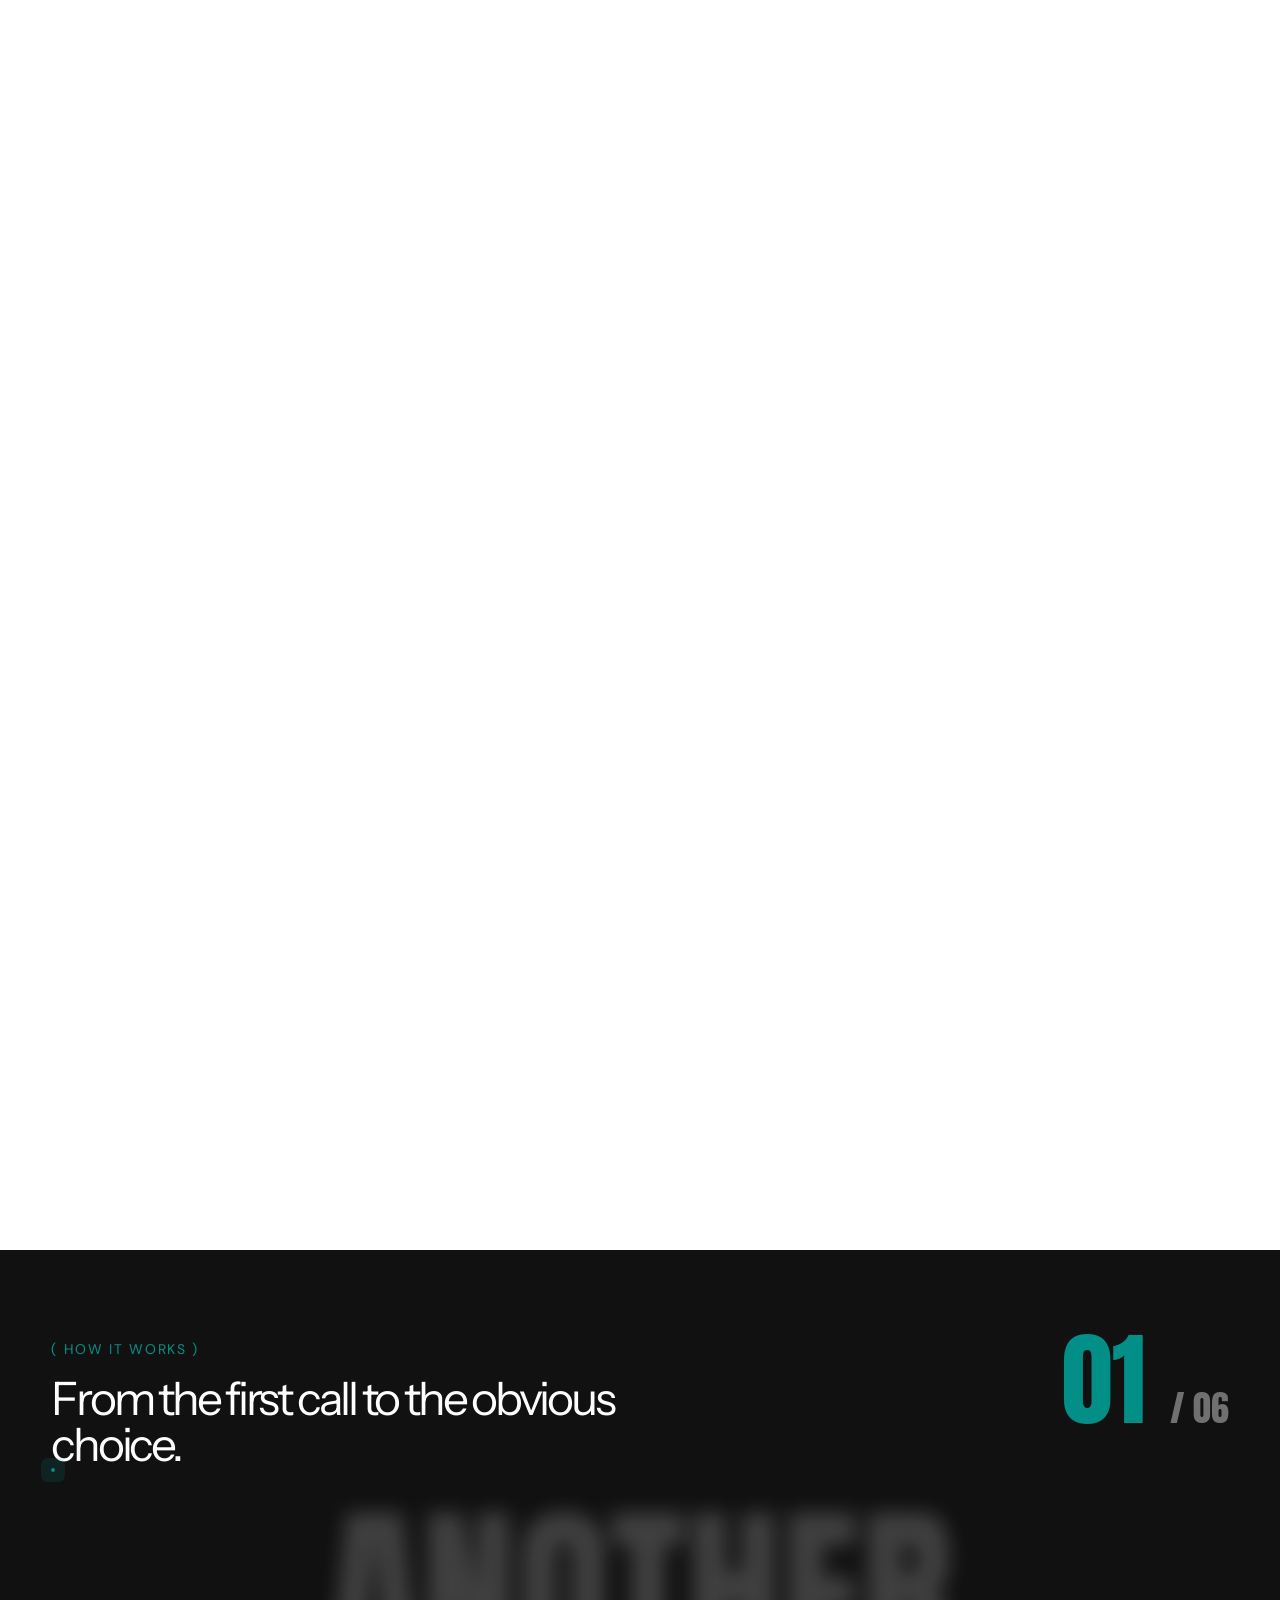
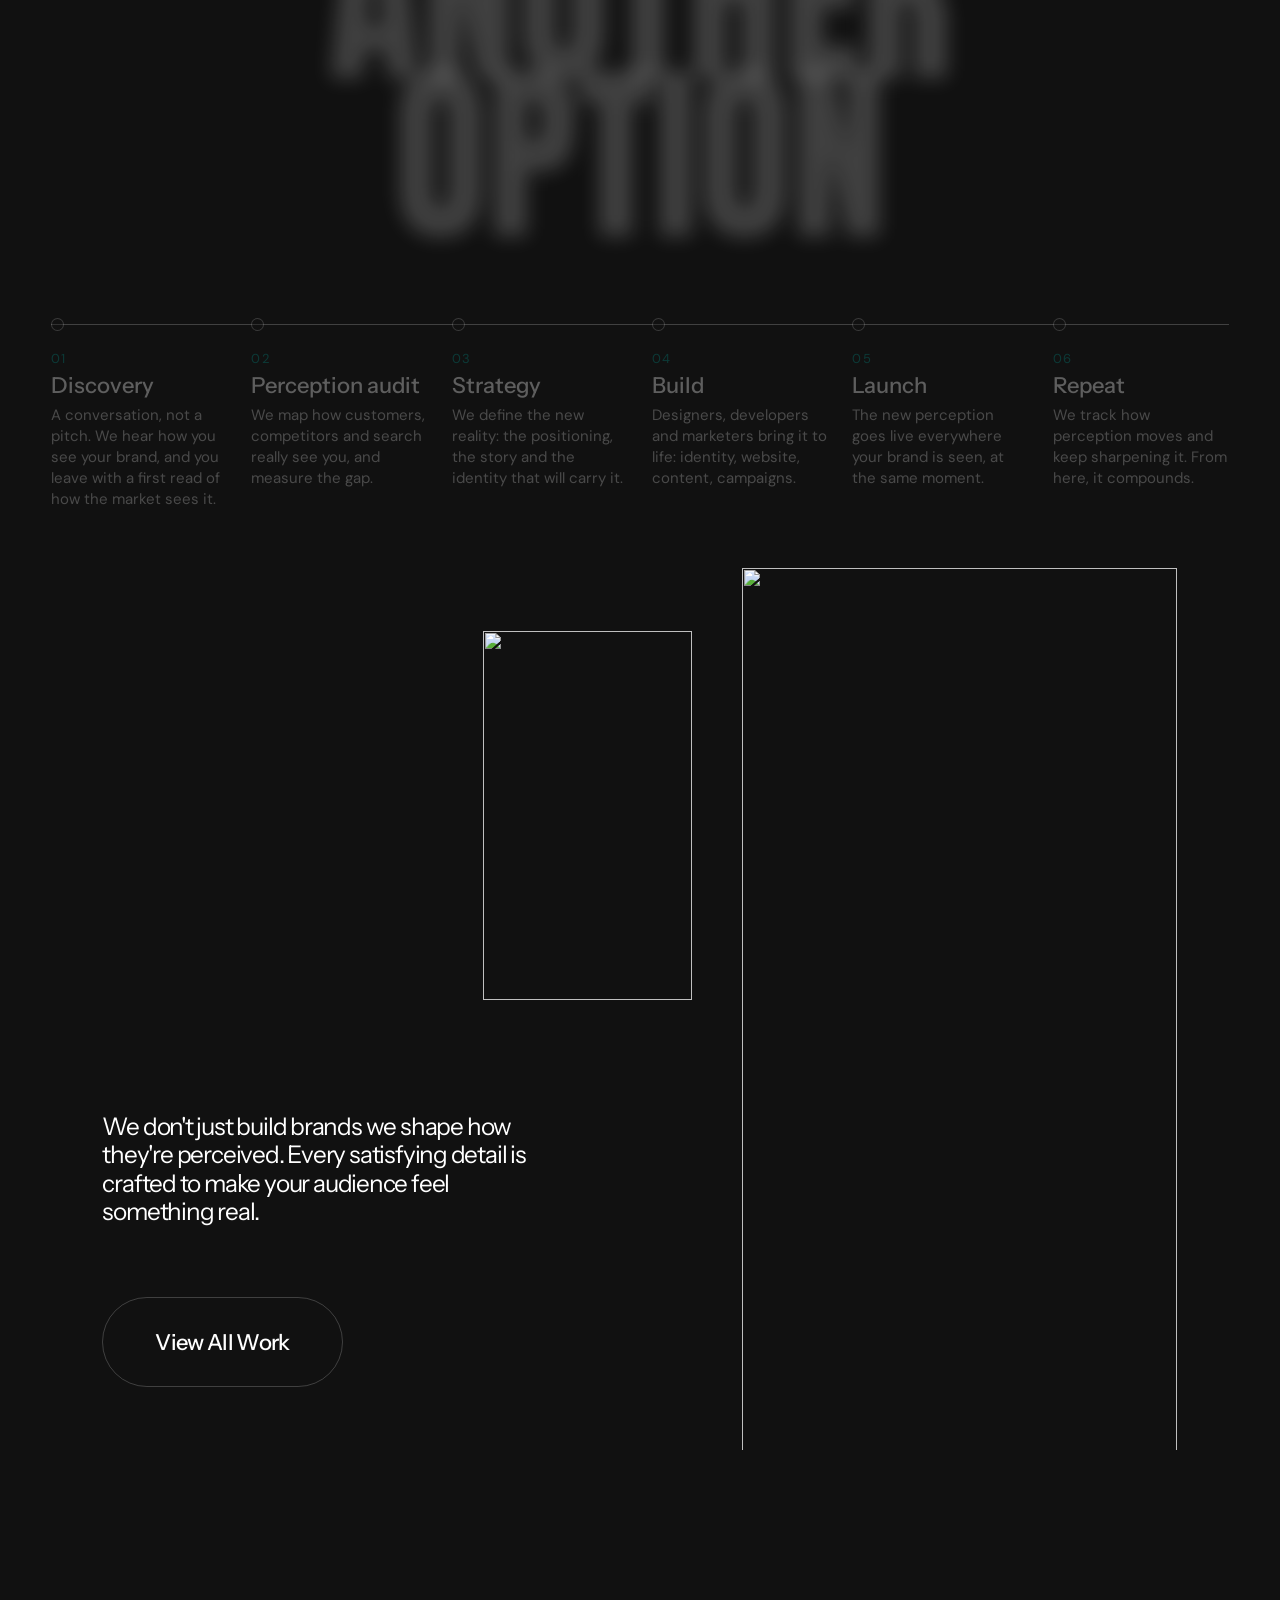
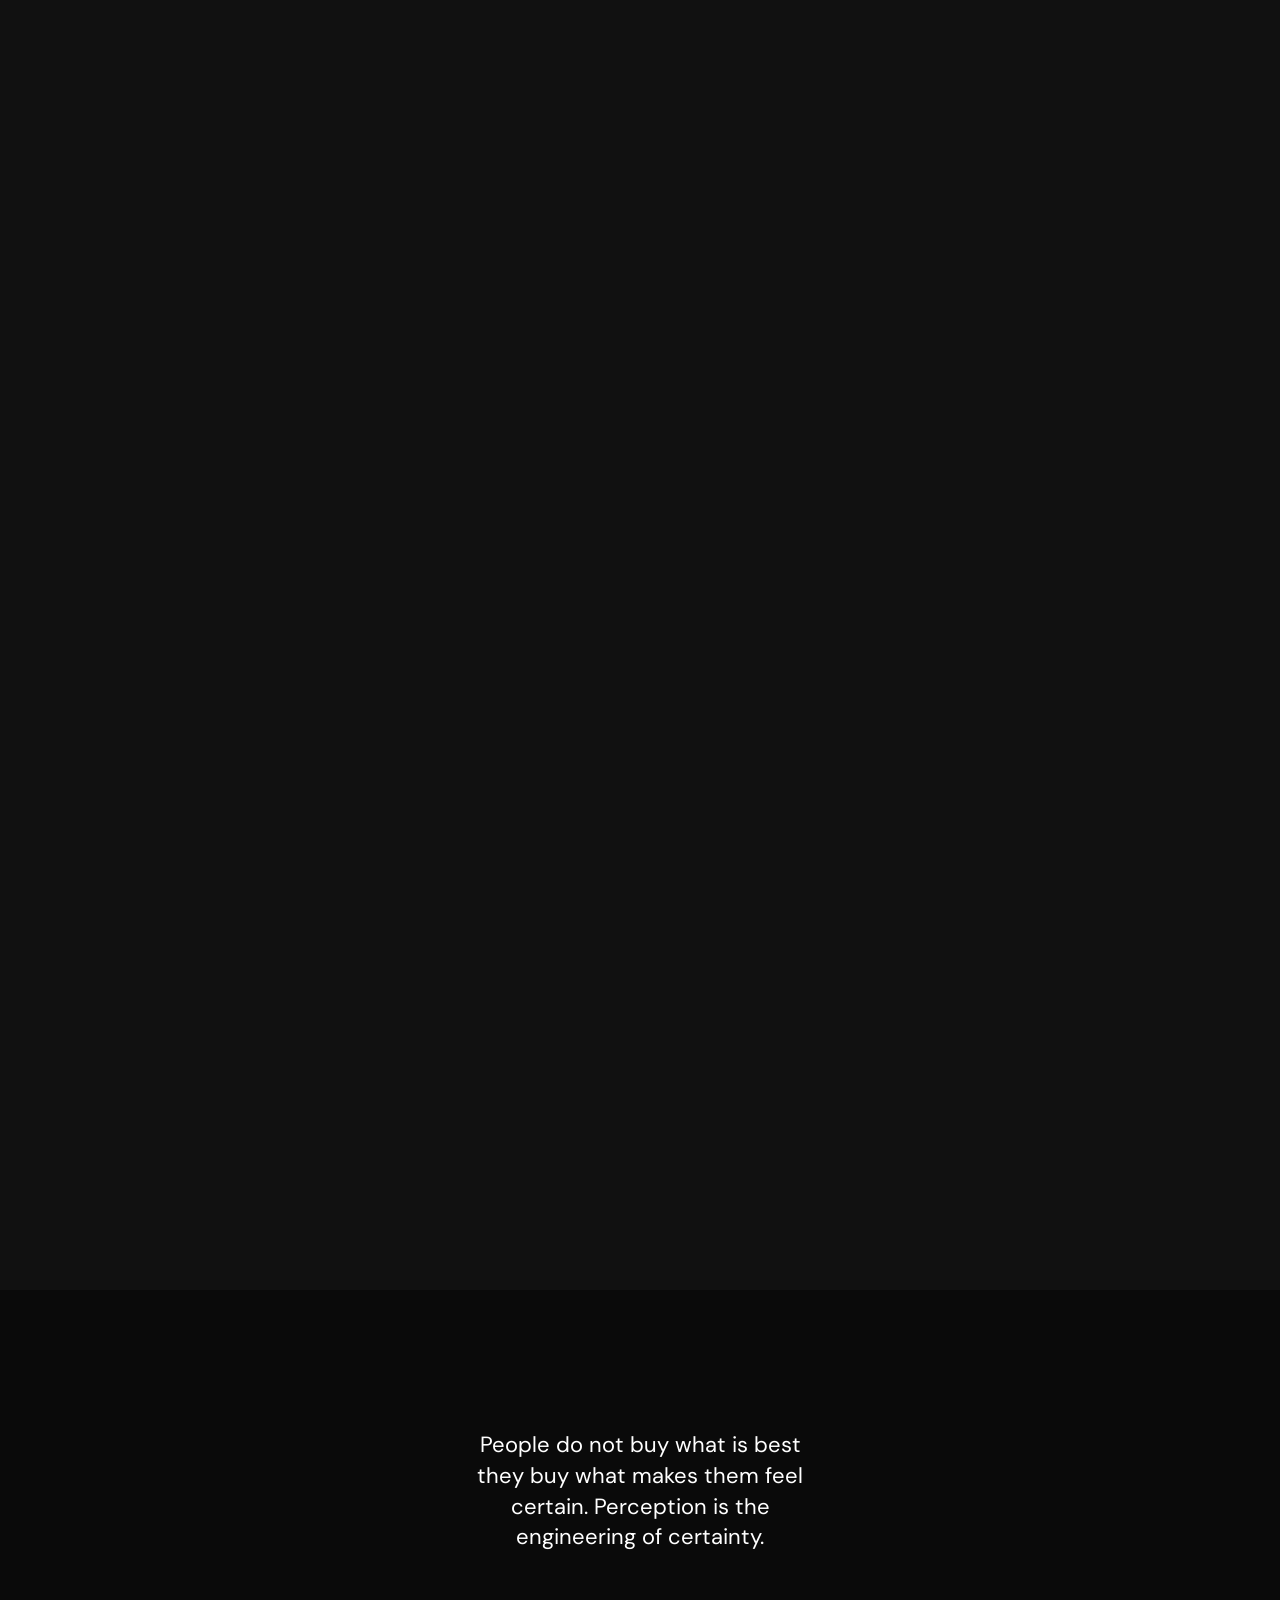
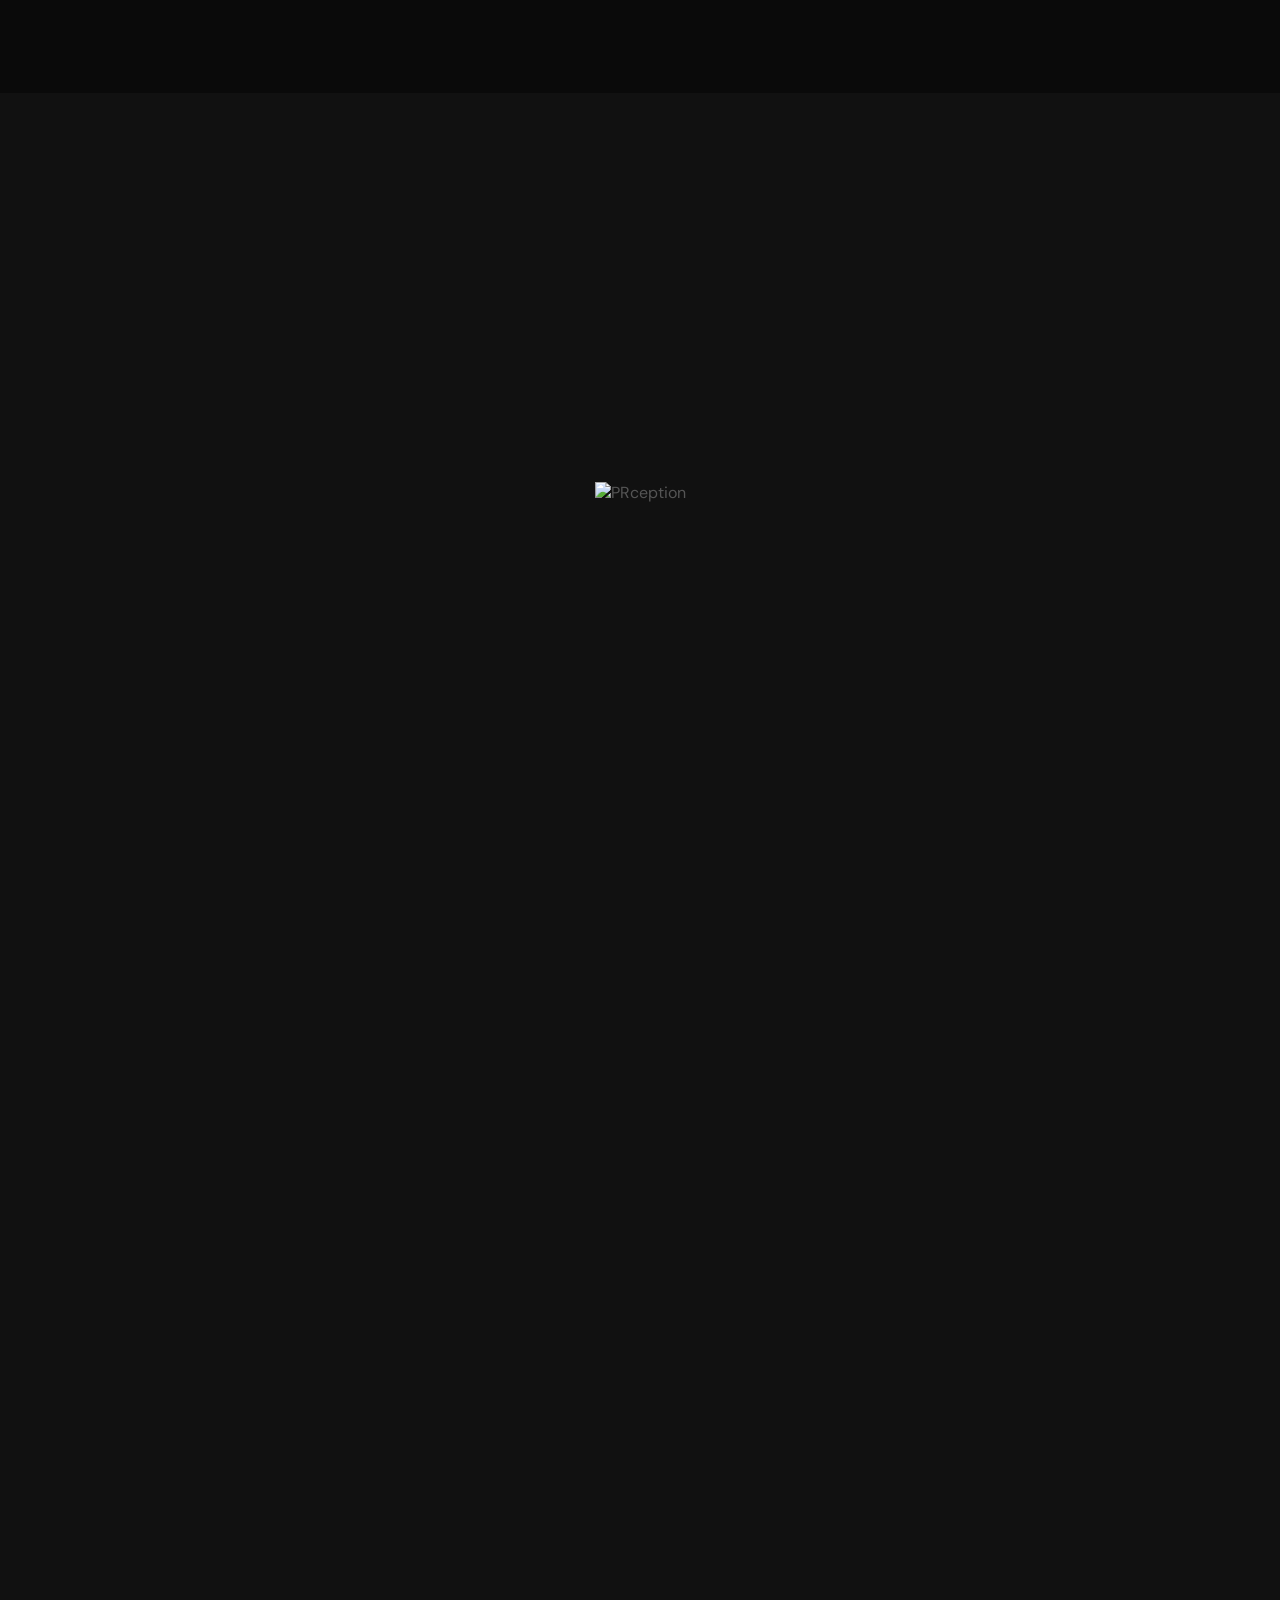
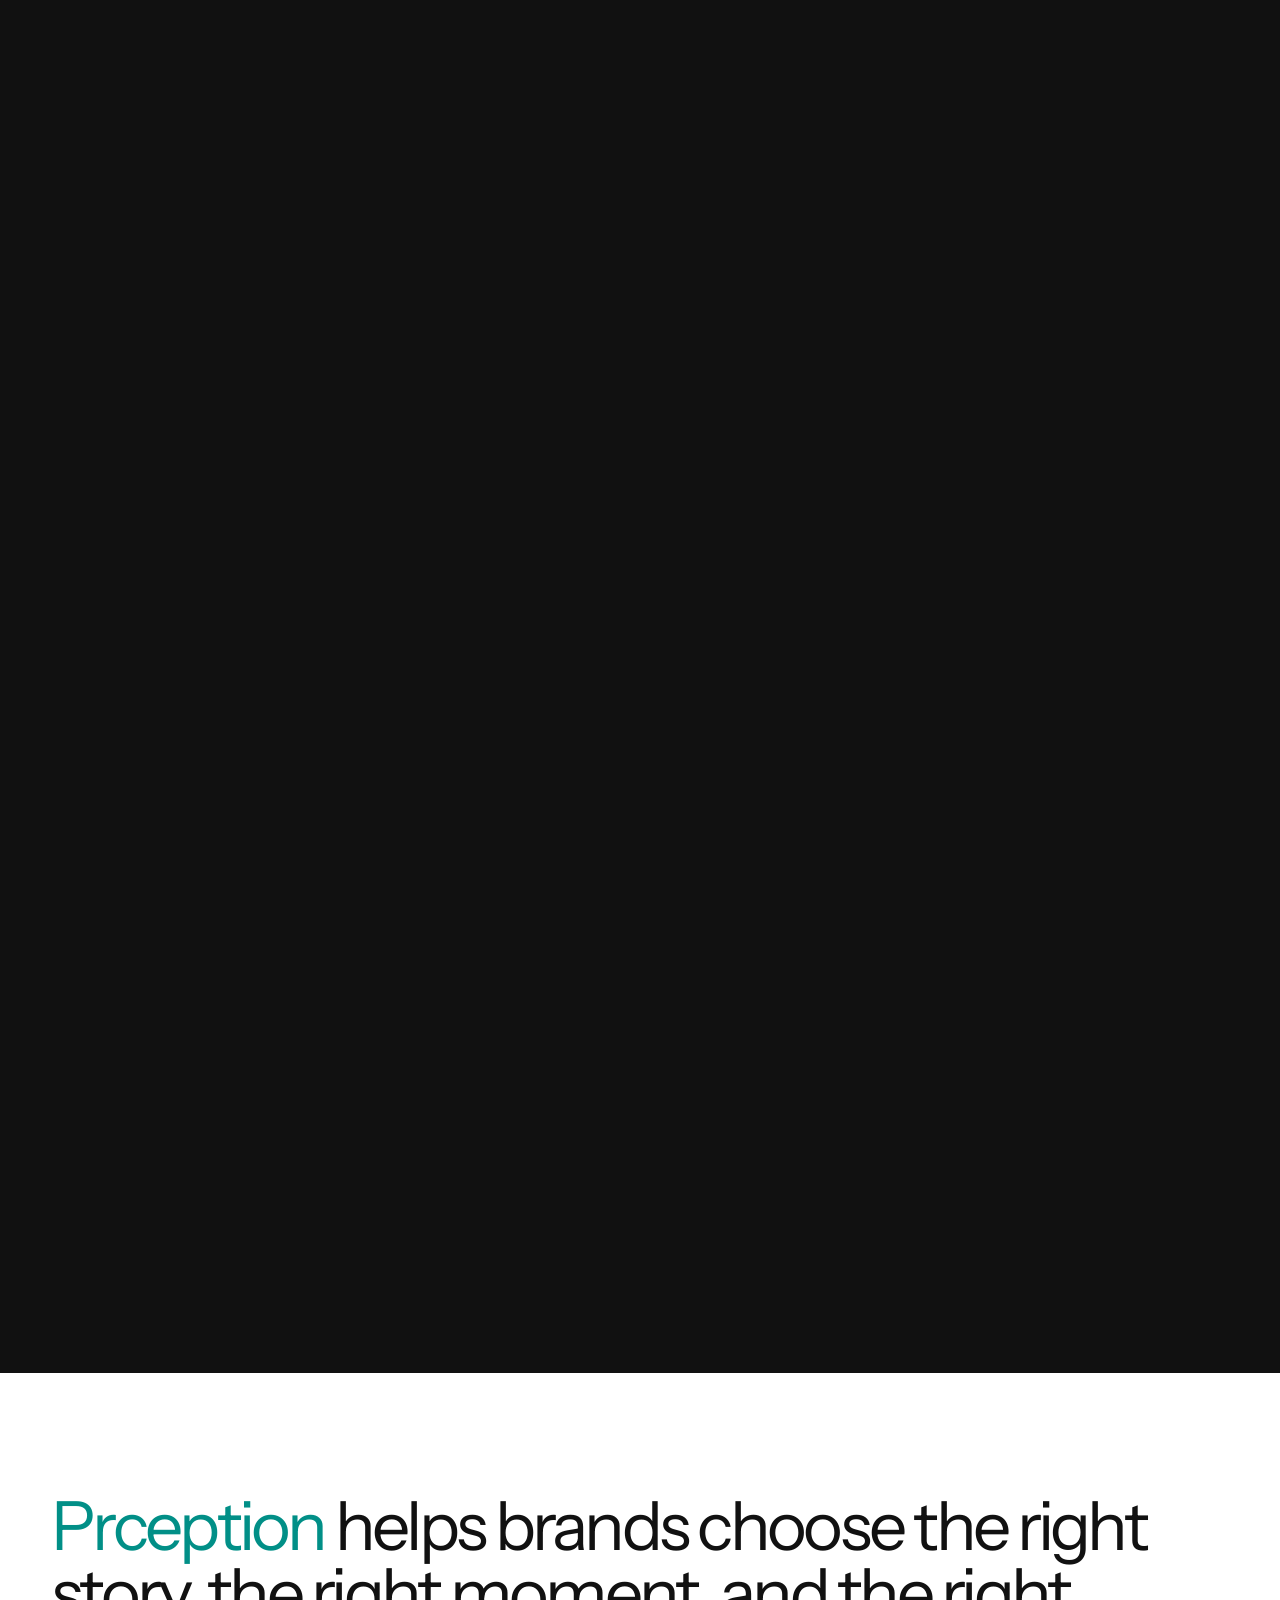
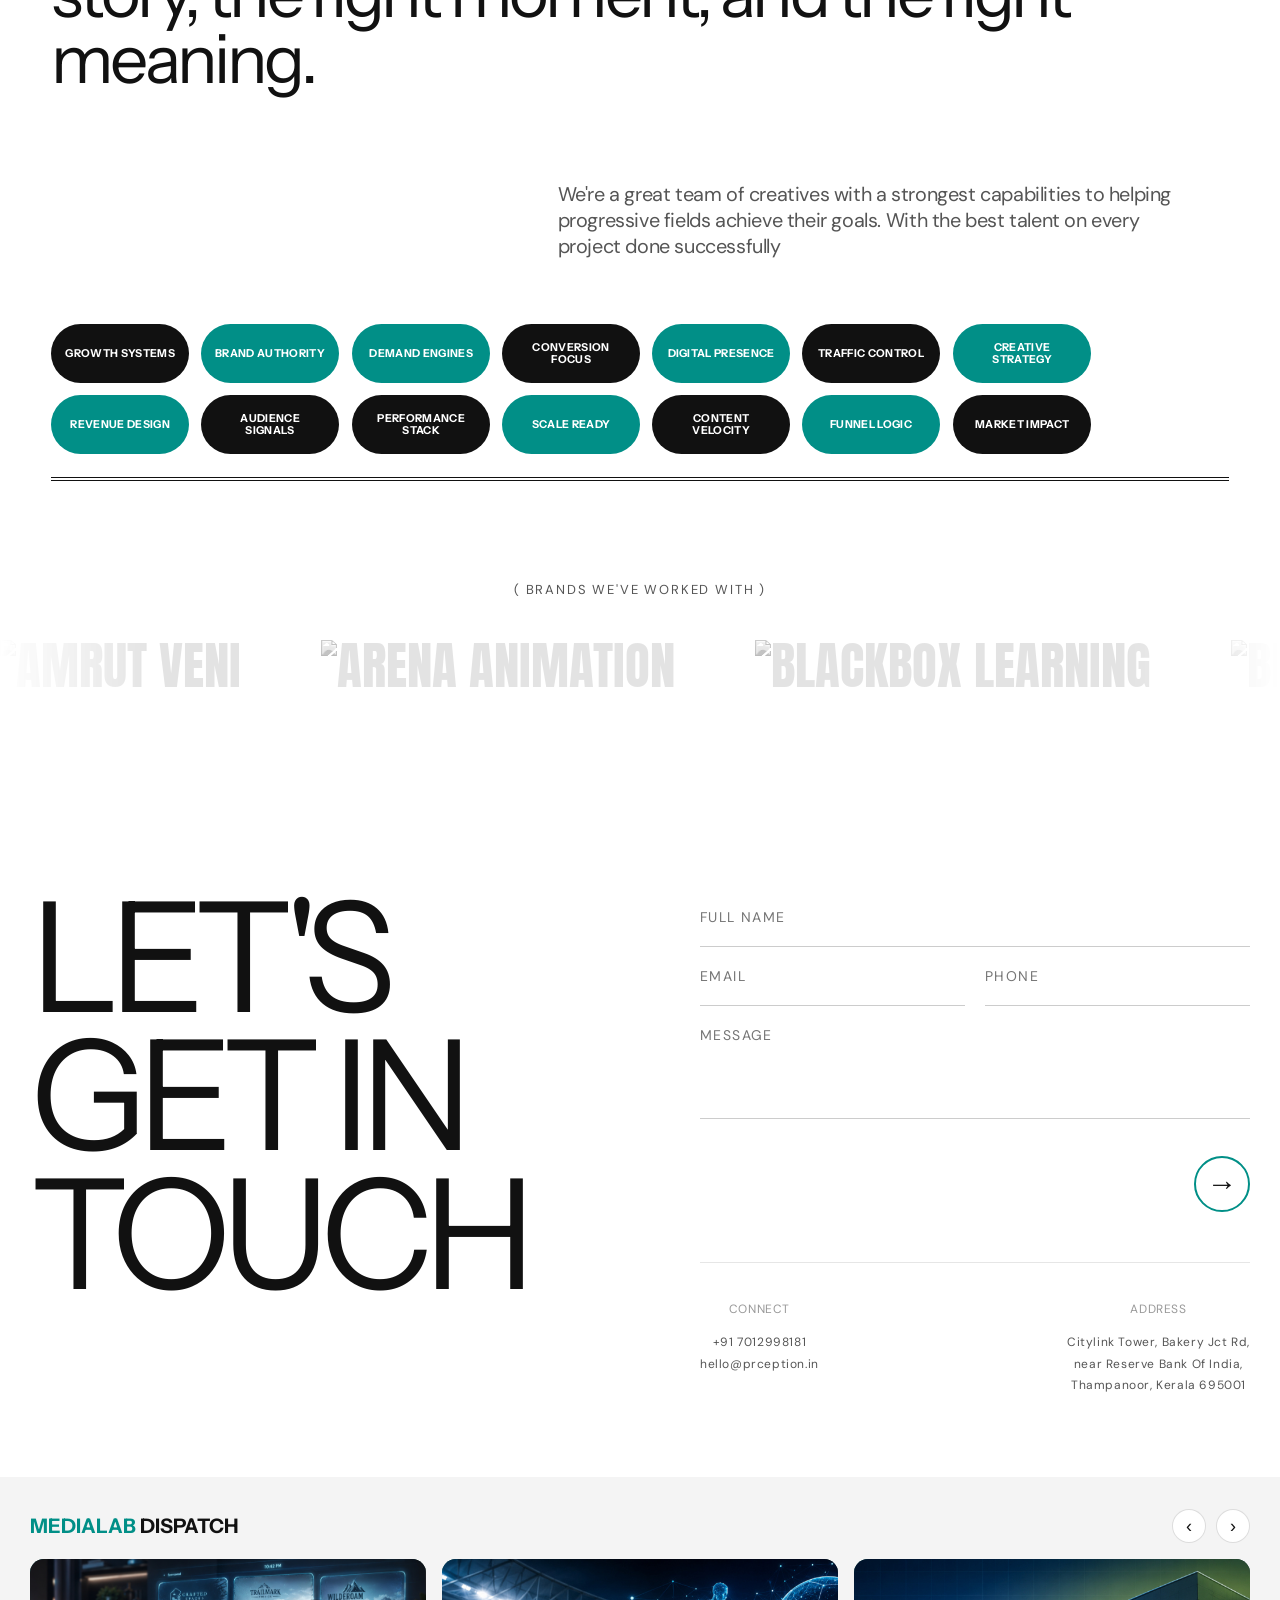
==== commit 1ff8825c: "spacing reduce cheysanu" ====
--- a/index.html
+++ b/index.html
@@ -22,13 +22,32 @@
 <link rel="stylesheet" href="https://cdnjs.cloudflare.com/ajax/libs/font-awesome/6.4.0/css/all.min.css">
 
 <!-- Common Stylesheet -->
-<link rel="stylesheet" href="assets/css/new_style.css?v=20261017-1">
+<link rel="stylesheet" href="assets/css/new_style.css?v=20261017-2">
 
 <!-- FIX: grid column was growing to the width of all cards, so there was nothing left to scroll. min-width:0 lets the column keep its size and the cards overflow (GSAP then moves them). -->
 <style>
 .scene .in > .brand-gallery{min-width:0;overflow:visible}
 </style>
 
+
+<!-- The first frame must remain readable even after a mobile cache restore. -->
+<style>
+@media(max-width:700px){
+  html.hero-at-top .hero > .wrap,
+  html.hero-at-top .hero .h{opacity:1!important;visibility:visible!important}
+  html.hero-at-top .hero > .wrap{transform:none!important}
+}
+</style>
+<script>
+(function(){
+  var root=document.documentElement;
+  function syncHeroStart(){root.classList.toggle('hero-at-top',window.scrollY<=1)}
+  syncHeroStart();
+  addEventListener('scroll',syncHeroStart,{passive:true});
+  addEventListener('pageshow',syncHeroStart);
+})();
+</script>
+
 </head>
 
 <body>
@@ -41,20 +60,20 @@
   </a>
 
 <!-- <nav id="siteNav"><a href="#">Home</a><a href="#about">About Us</a><a href="#brands">Case Study</a><a href="#how">Who we are</a><a href="#how">Services</a><a href="#cta">Contact</a></nav> -->
- <nav id="siteNav"><a href="#">Home</a><a href="https://prception.in/about">About Us</a><a href="https://prception.in/casestudy">Case Study</a><a href="https://prception.in/team">Who we are</a>
+ <nav id="siteNav"><a href="#">Home</a><a href="#about">About Us</a><a href="#brands">Case Study</a><a href="#how">Who we are</a>
 
 <div class="nav-dd">
   <a href="#" class="dd-trigger" aria-haspopup="true" aria-expanded="false">Services <i class="fa-solid fa-chevron-down"></i></a>
   <ul class="sub-menu">
-    <li><a href="https://prception.in/influencer-marketing-agency-in-kerala">Creator Marketing</a></li>
-    <li><a href="https://prception.in/web-development">Web Development</a></li>
-    <li><a href="https://prception.in/best-seo-company-in-kerala">SEO Services</a></li>
+    <li><a href="#">Creator Marketing</a></li>
+    <li><a href="#">Web Development</a></li>
+    <li><a href="#">SEO Services</a></li>
   </ul>
 </div>
 
-<a href="https://prception.in/contact">Contact</a></nav>
-
-<a href="https://prception.in/contact" class="btn">Let's Talk <b>→</b></a>
+<a href="#cta">Contact</a></nav>
+
+<a href="#cta" class="btn">Let's Talk <b>→</b></a>
 
 <button type="button" class="menu-toggle" id="menuToggle" aria-label="Open menu" aria-expanded="false" aria-controls="siteNav"><span></span><span></span><span></span></button>
 
@@ -78,7 +97,7 @@
 
 <p class="lead h">We help brands turn complex ideas into clear stories that people understand, trust, and act on.</p>
 
-<div class="acts h"><a href="https://prception.in/contact" class="btn">Let's Talk <b>→</b></a><a href="#brands" class="link">Our Work →</a></div></div>
+<div class="acts h"><a href="#cta" class="btn">Let's Talk <b>→</b></a><a href="#brands" class="link">Our Work →</a></div></div>
 
 <div class="side h"><div class="stats"><div><b data-n="82" data-s="%">0</b><p>Investors rely on name recognition when making investment decisions</p></div>
 
@@ -134,7 +153,7 @@
 
 <div class="track" id="wt"></div>
 
-<div class="hud"><div class="row"><div><small id="hn"></small><h3 id="hname"></h3></div><span class="tag" id="htag"></span><a href="#" id="hvisit" class="btn s" target="_blank" rel="noopener" style="max-width:none;white-space:nowrap">Visit Site</a></div><div class="bar"><i></i></div><a href="https://prception.in/casestudy" class="link" style="display:inline-block;margin:16px 0 24px">View All Work →</a></div>
+<div class="hud"><div class="row"><div><small id="hn"></small><h3 id="hname"></h3></div><a href="#" id="hvisit" class="btn s" target="_blank" rel="noopener" style="max-width:none;white-space:nowrap">Visit Site</a></div><div class="bar"><i></i></div><a href="https://prception.in/casestudy" class="link" style="display:inline-block;margin:16px 0 24px">View All Work →</a></div>
 
 </section>
 
@@ -288,6 +307,10 @@
 <script>
 
 (function(){
+if('scrollRestoration' in history)history.scrollRestoration='manual';
+var pendingHash=location.hash;
+if(pendingHash)history.replaceState(null,'',location.pathname+location.search);
+window.scrollTo(0,0);
 
 var $=function(s,r){return(r||document).querySelector(s)},$$=function(s,r){return[].slice.call((r||document).querySelectorAll(s))},pad=function(n){return String(n).padStart(2,'0')};
 
@@ -314,7 +337,7 @@
 ['Past n Present','Custom 3D Keepsakes','#7a4b2a','assets/video/pastandpresent.mp4','https://pastandpresent.in/'],
 ['Peaceboard','Global Peace Platform','#12685f','assets/video/peaceboard.mp4','https://peaceboard.uk/'],
 ['Arena Animation','Animation Academy','#6b1f2a','assets/video/arena.mp4','https://arenatrivandrum.com/'],
-['Brightwyn','Software Development','#2c3e8f','assets/video/Brightwyn.mp4','https://brightwyn.in/'],
+['Brightwyn','','#2c3e8f','assets/video/Brightwyn.mp4','https://brightwyn.in/'],
 ['Tealcore','Software Development','#018f87','assets/video/Tealcore.mp4','https://tealcoreventures.in/'],
 ['Staton','Industrial Automation','#444','assets/video/staton.mp4','https://staton.in/']];
 
@@ -456,7 +479,14 @@
 
 /* hero */
 
-gsap.from('.h',{y:50,opacity:0,duration:1,stagger:.12,ease:'power3.out',delay:.6});
+/* Mobile content is visible immediately; keep the existing scroll morph. */
+var heroEntrance=gsap.from('.h',{y:50,opacity:matchMedia('(max-width:700px)').matches?1:0,duration:1,stagger:.12,ease:'power3.out',delay:.6});
+addEventListener('pageshow',function(e){
+  if(e.persisted){
+    heroEntrance.progress(1);
+    requestAnimationFrame(function(){ScrollTrigger.refresh();ScrollTrigger.update()});
+  }
+});
 
 $$('[data-n][data-s]').forEach(function(e){var o={v:0},n=+e.dataset.n;gsap.to(o,{v:n,duration:2,delay:1,ease:'power2.out',onUpdate:function(){e.textContent=(n%1?o.v.toFixed(1):Math.round(o.v))+e.dataset.s}})});
 
@@ -482,9 +512,9 @@
 
  onUpdate:function(self){$('.hero').classList.toggle('morph-active',self.progress>.78)}}});
 
-morph.to('.hero .wrap,.hero .deco',{autoAlpha:0,y:-65,duration:.36,ease:'power1.inOut'},0)
-
- .to('.hero-morph',{autoAlpha:1,duration:.5,ease:'none'},.10)
+morph.fromTo('.hero .wrap,.hero .deco',{autoAlpha:1,y:0},{autoAlpha:0,y:-65,duration:.36,ease:'power1.inOut'},0)
+
+ .fromTo('.hero-morph',{autoAlpha:0},{autoAlpha:1,duration:.5,ease:'none'},.10)
 
  .fromTo('.hero-morph',{'--mz':1.14,'--mb':26},{'--mz':1,'--mb':14,duration:.9,ease:'power2.out'},.10)
 
--- a/assets/css/new_style.css
+++ b/assets/css/new_style.css
@@ -843,6 +843,7 @@
   padding: 0 10vw;
   will-change: transform;
   margin-top: 3vh;
+  background: linear-gradient(135deg, rgb(31, 58, 95), rgb(10, 10, 10));
 }
 
 
@@ -1486,7 +1487,7 @@
   padding: 20px 0;
   font: 14px var(--f-body);
   letter-spacing: .1em;
-  text-transform: uppercase;
+  /* text-transform: uppercase; */
   color: var(--primary);
   outline: 0;
   resize: none
@@ -2281,7 +2282,8 @@
   }
 
   .hud h3 {
-    font-size: clamp(42px, 13vw, 64px)
+    /* font-size: clamp(42px, 13vw, 64px) */
+    font-size: 23px;
   }
 
   .hud .tag {
@@ -3338,3 +3340,55 @@
   .cl{padding:40px 0}
   .px-help{padding-top:48px}
 }
+
+
+
+@media (min-width: 1400px) {
+  
+.nw .nw-stage {
+  align-items: end;
+}
+}
+
+
+
+
+/* Mobile only - Equal size branding image cards */
+@media (max-width: 700px) {
+
+  #brands .scene .brand-gallery .tr {
+    --card-size: min(320px, calc(100vw - 50px), 40svh);
+    height: var(--card-size);
+    align-items: stretch;
+  }
+
+  #brands .scene .brand-gallery {
+    width: 100%;
+    min-width: 0;
+  }
+
+  #brands .scene .brand-gallery .tr > div {
+    width: var(--card-size) !important;
+    min-width: var(--card-size) !important;
+    height: var(--card-size) !important;
+    flex: 0 0 var(--card-size) !important;
+    box-sizing: border-box;
+    display: flex !important;
+    align-items: center;
+    justify-content: center;
+    overflow: hidden;
+    background: #ffffff;
+    border-radius: 12px;
+  }
+
+  #brands .scene .brand-gallery .tr > div img {
+    display: block !important;
+    width: 100% !important;
+    height: 100% !important;
+    max-width: 100% !important;
+    max-height: 100% !important;
+    object-fit: contain !important;
+    object-position: center;
+  }
+
+}
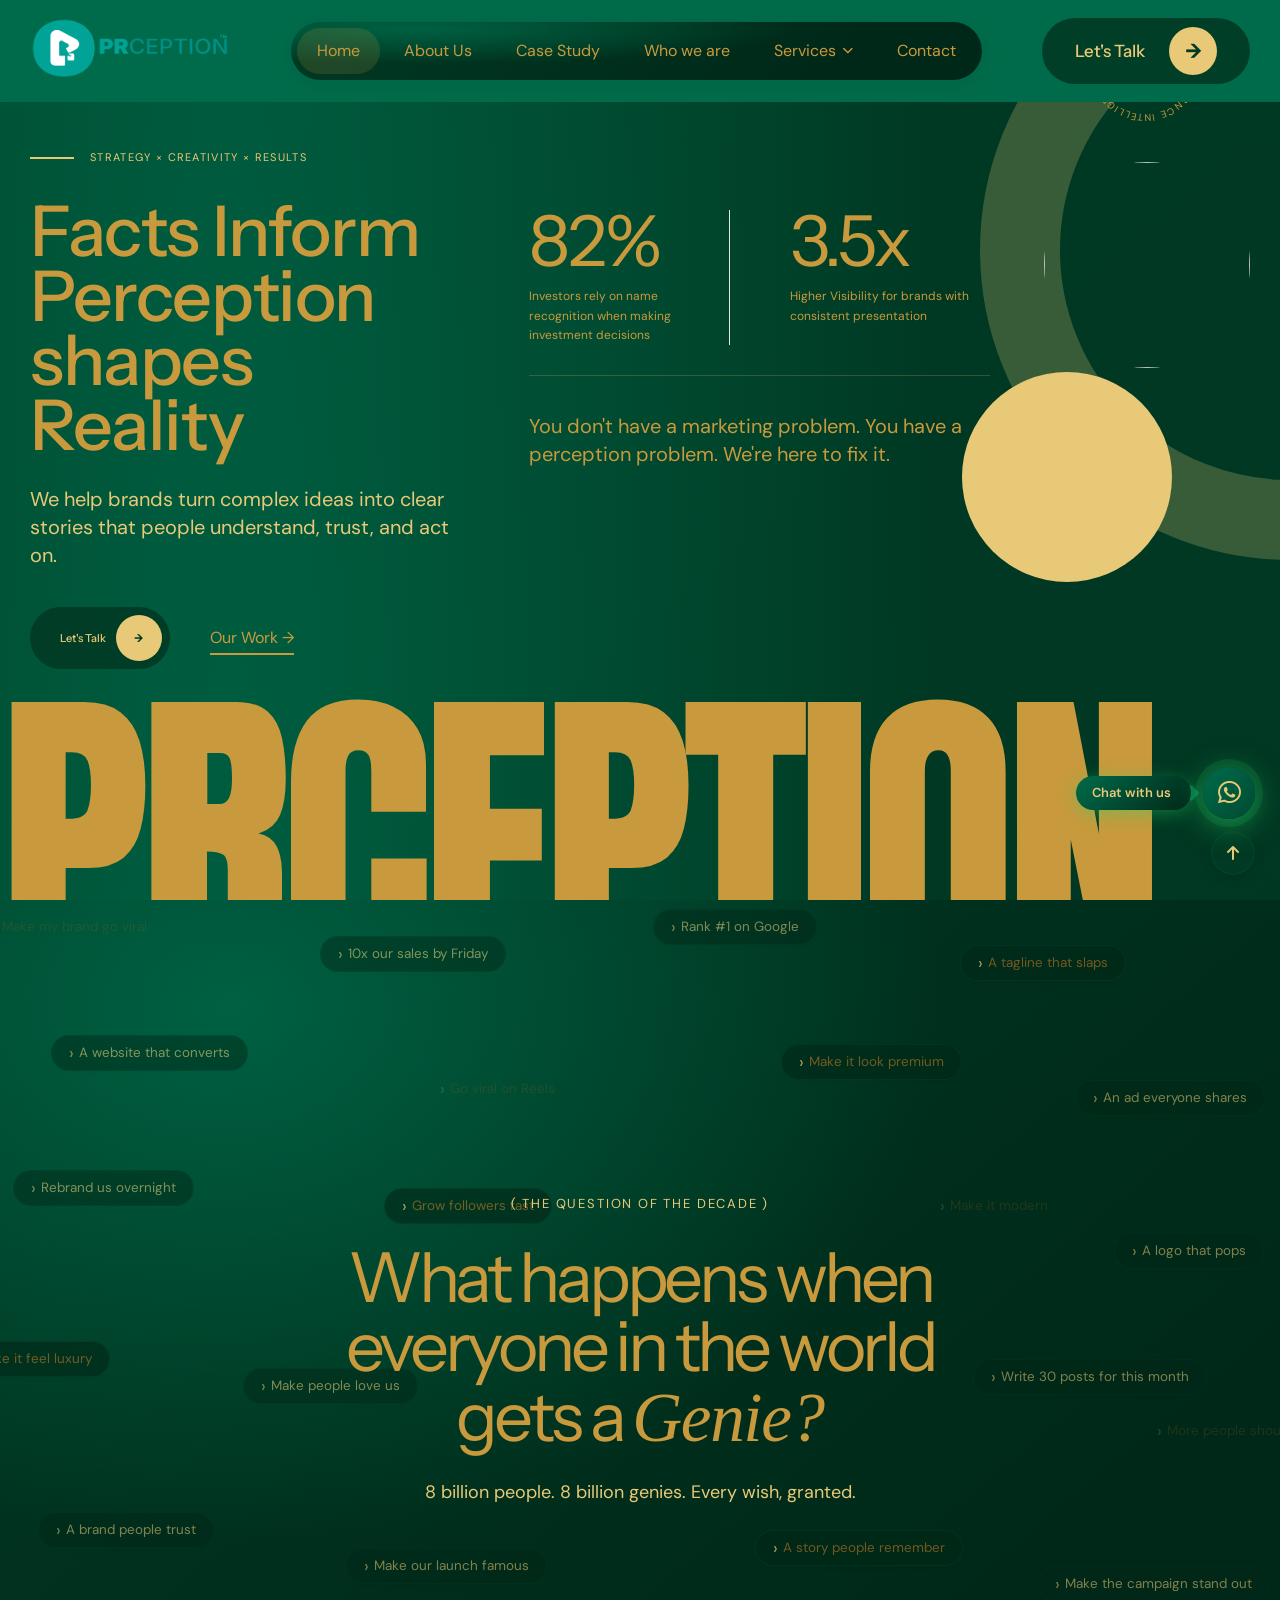
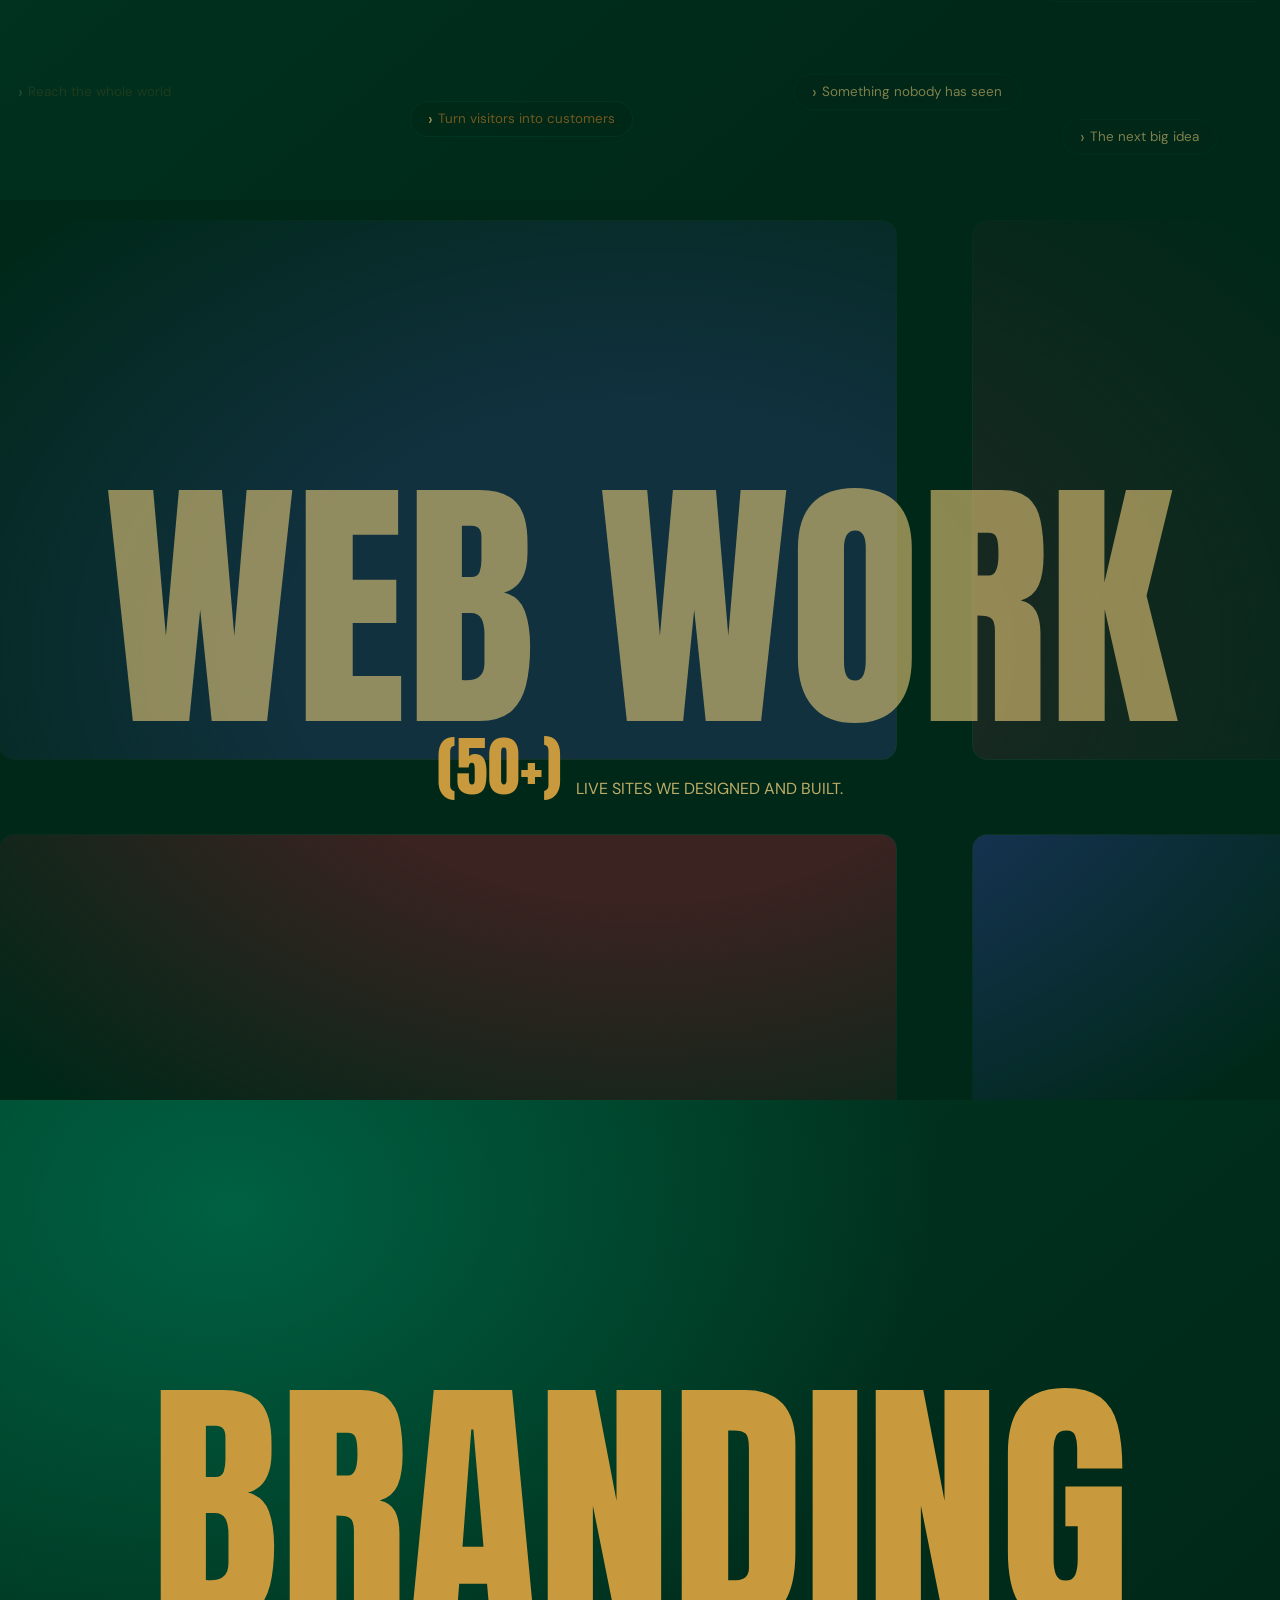
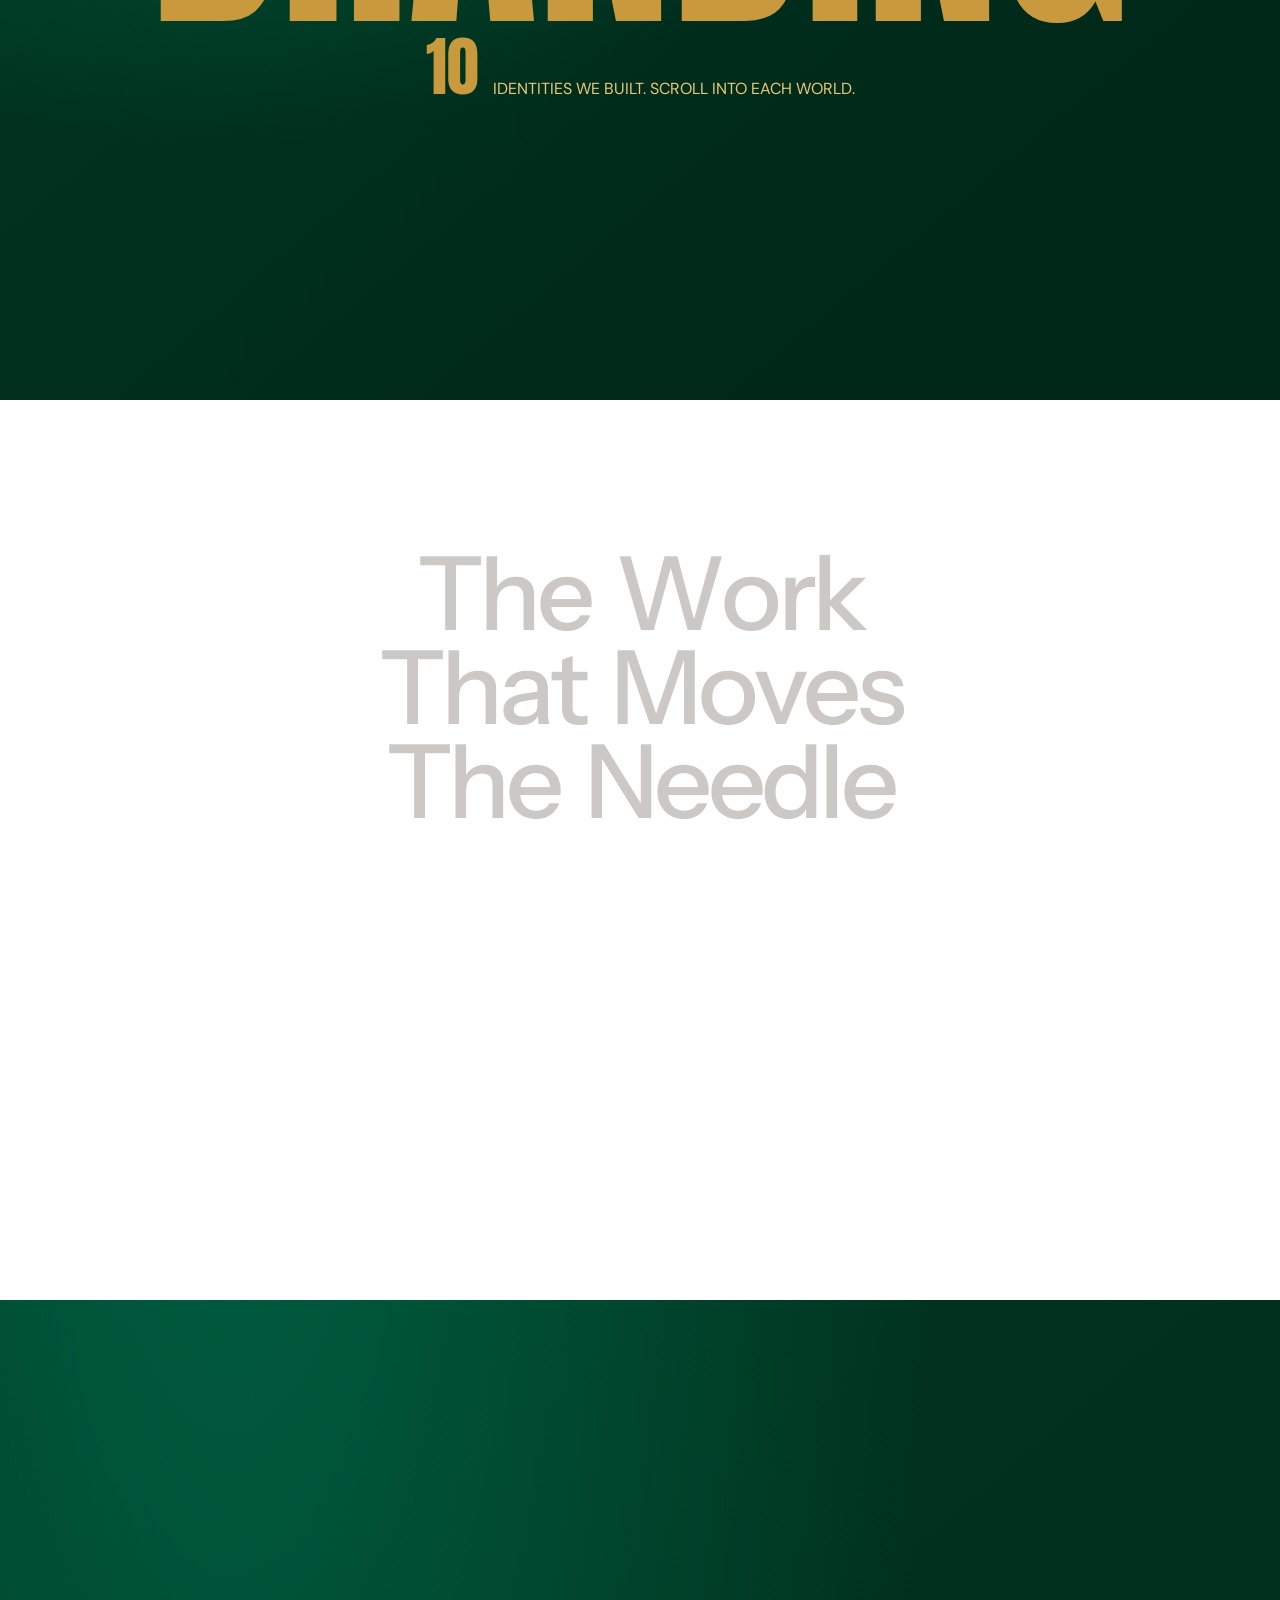
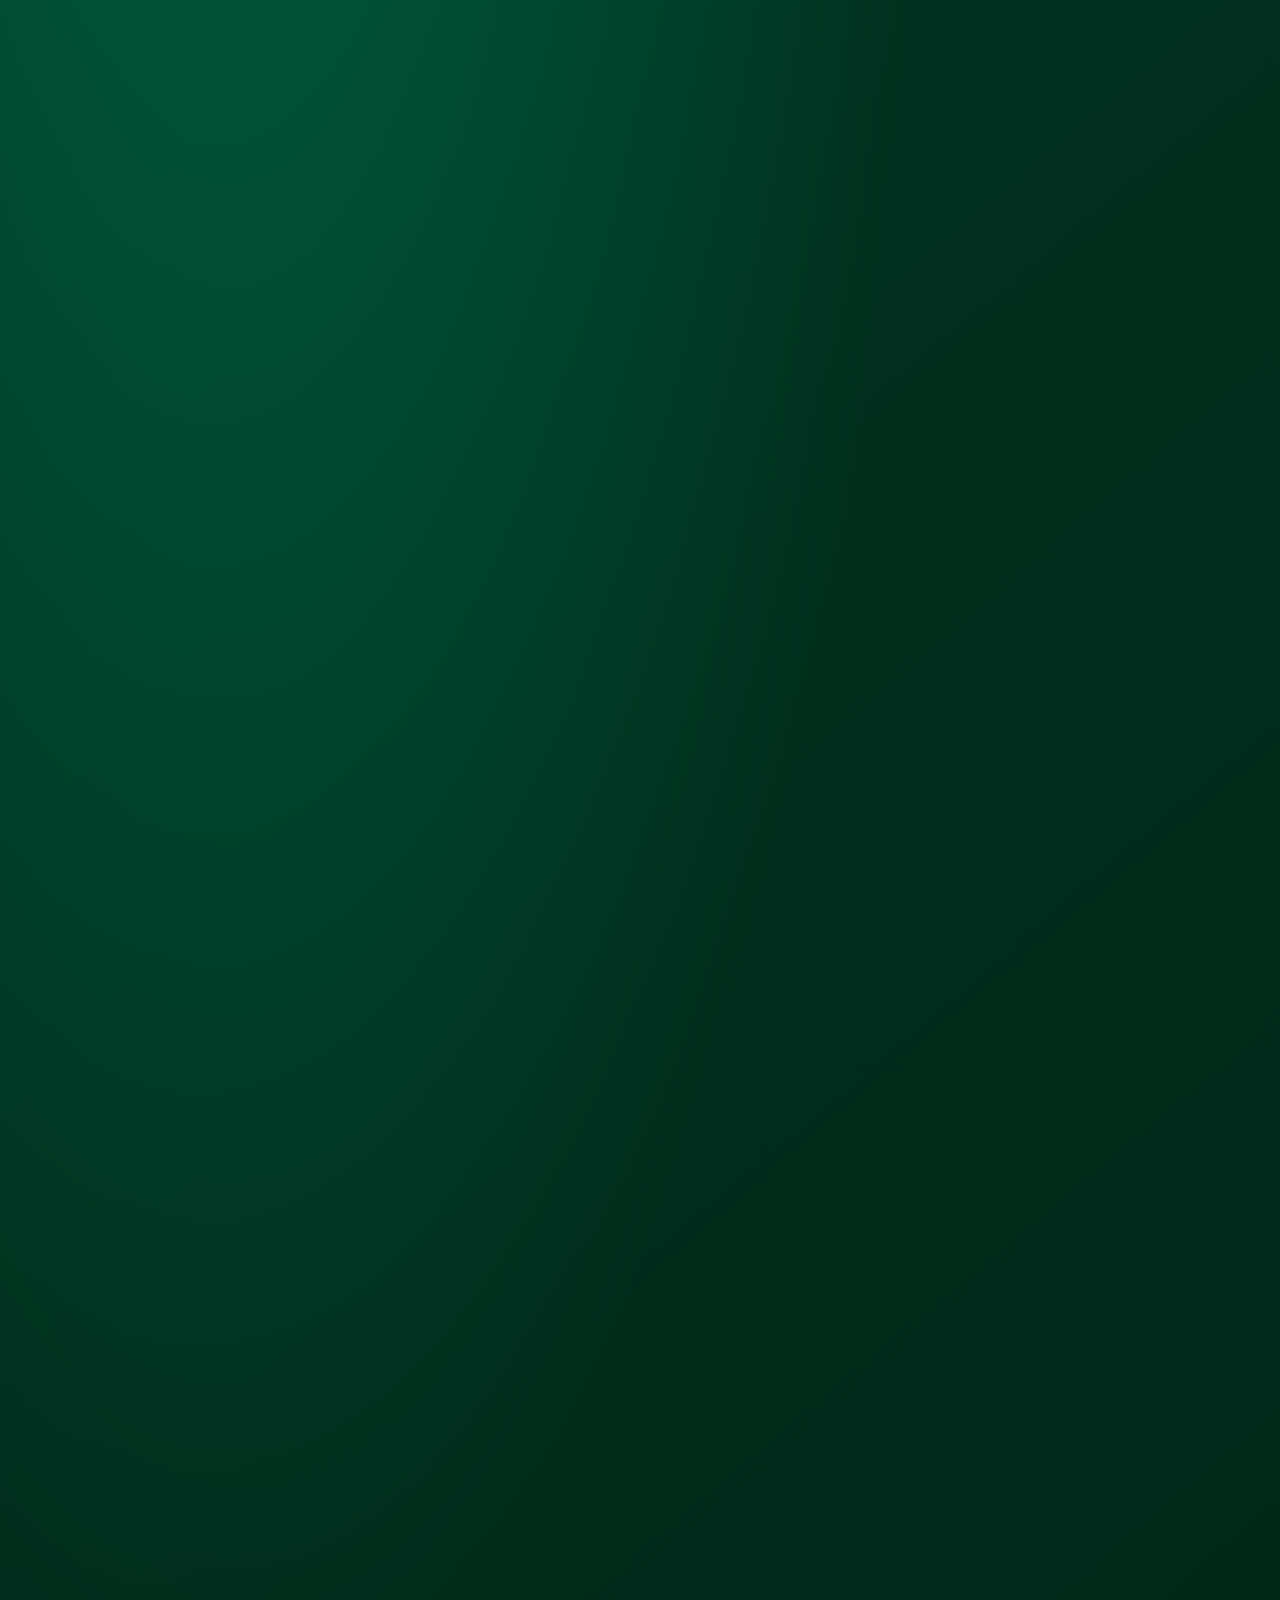
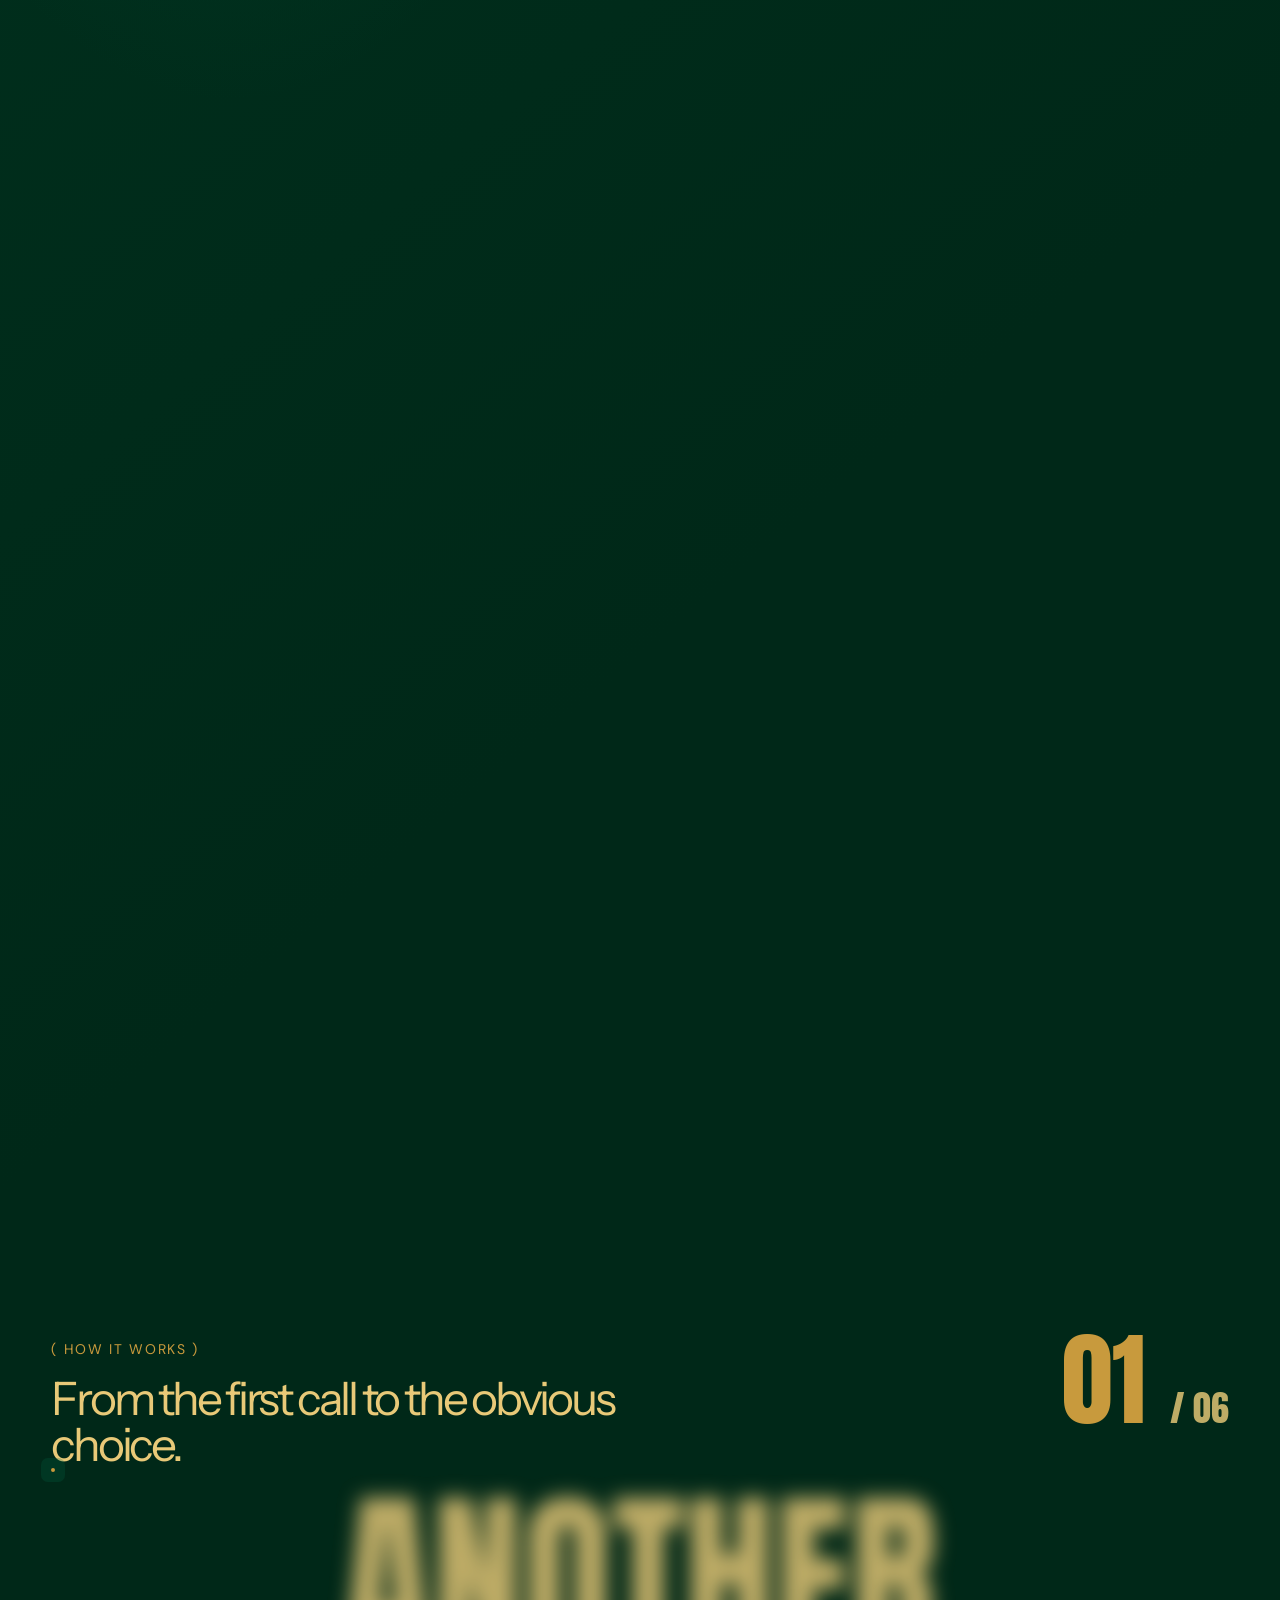
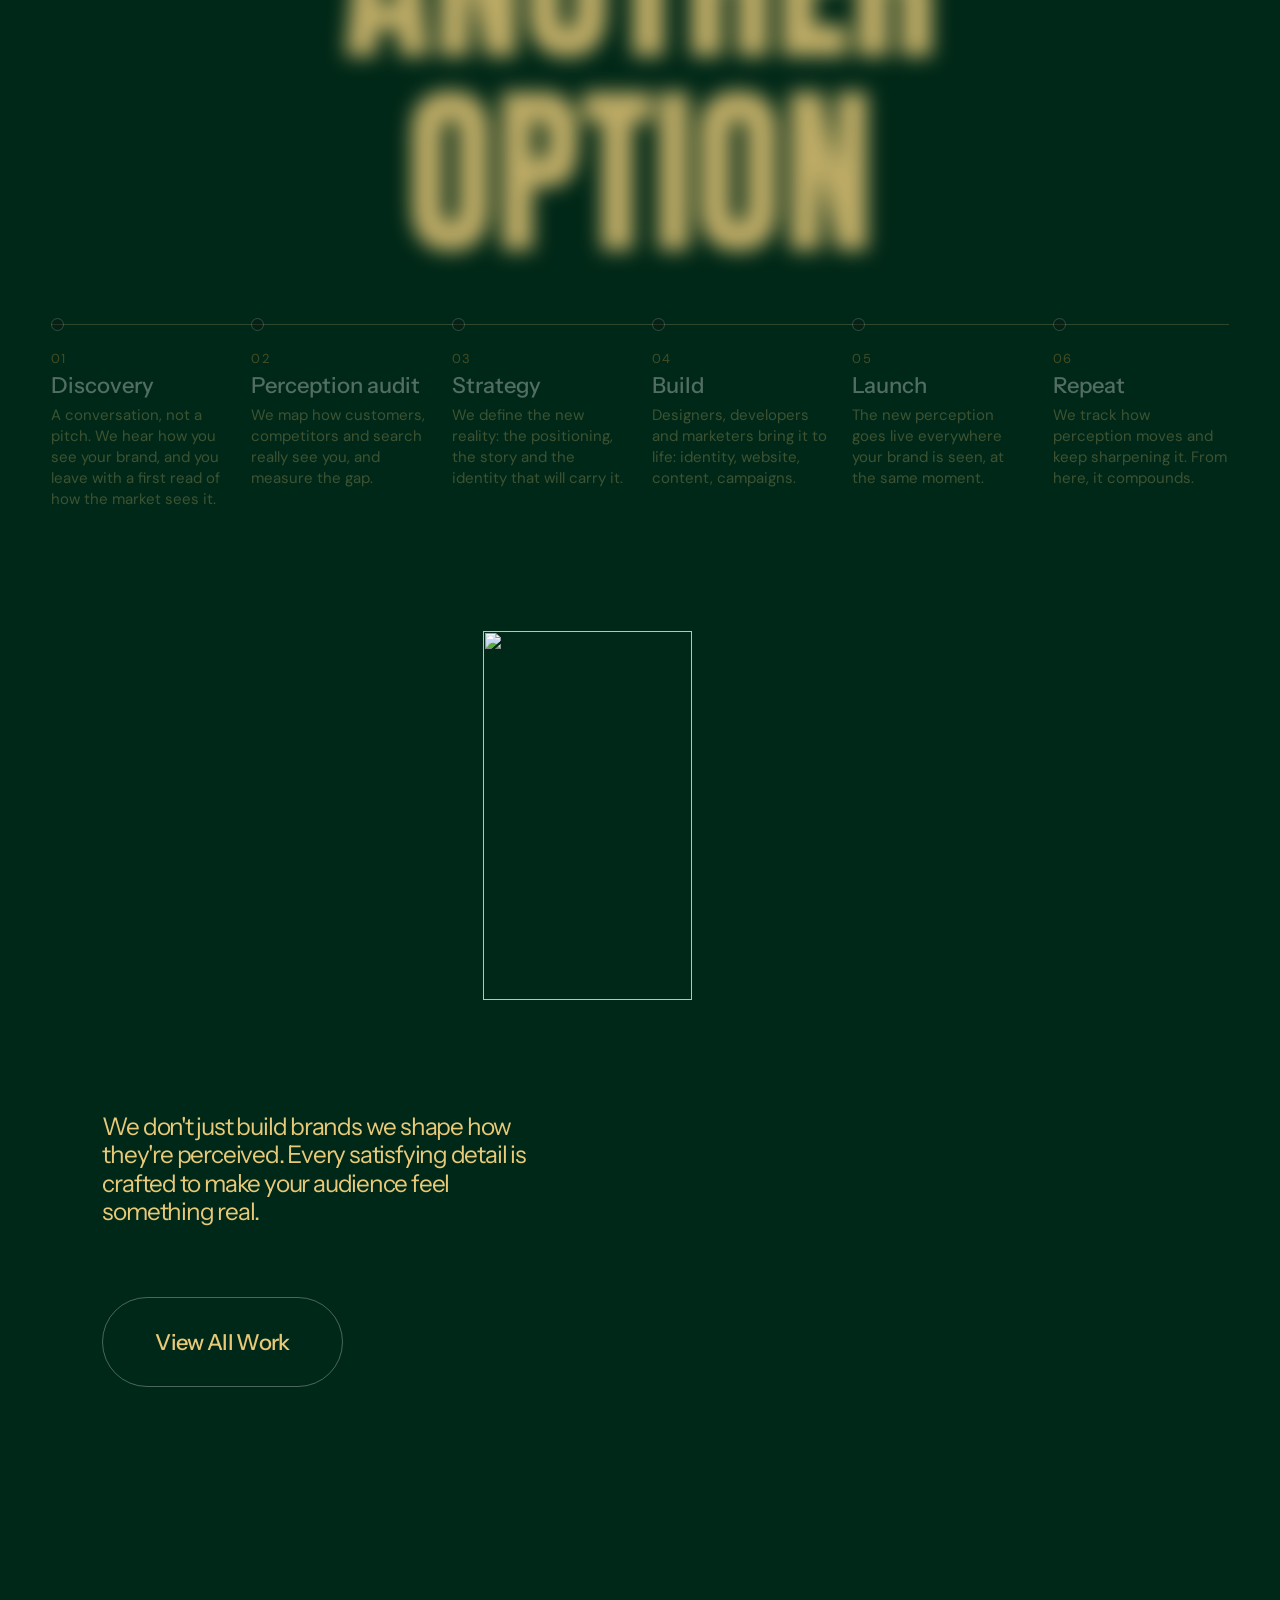
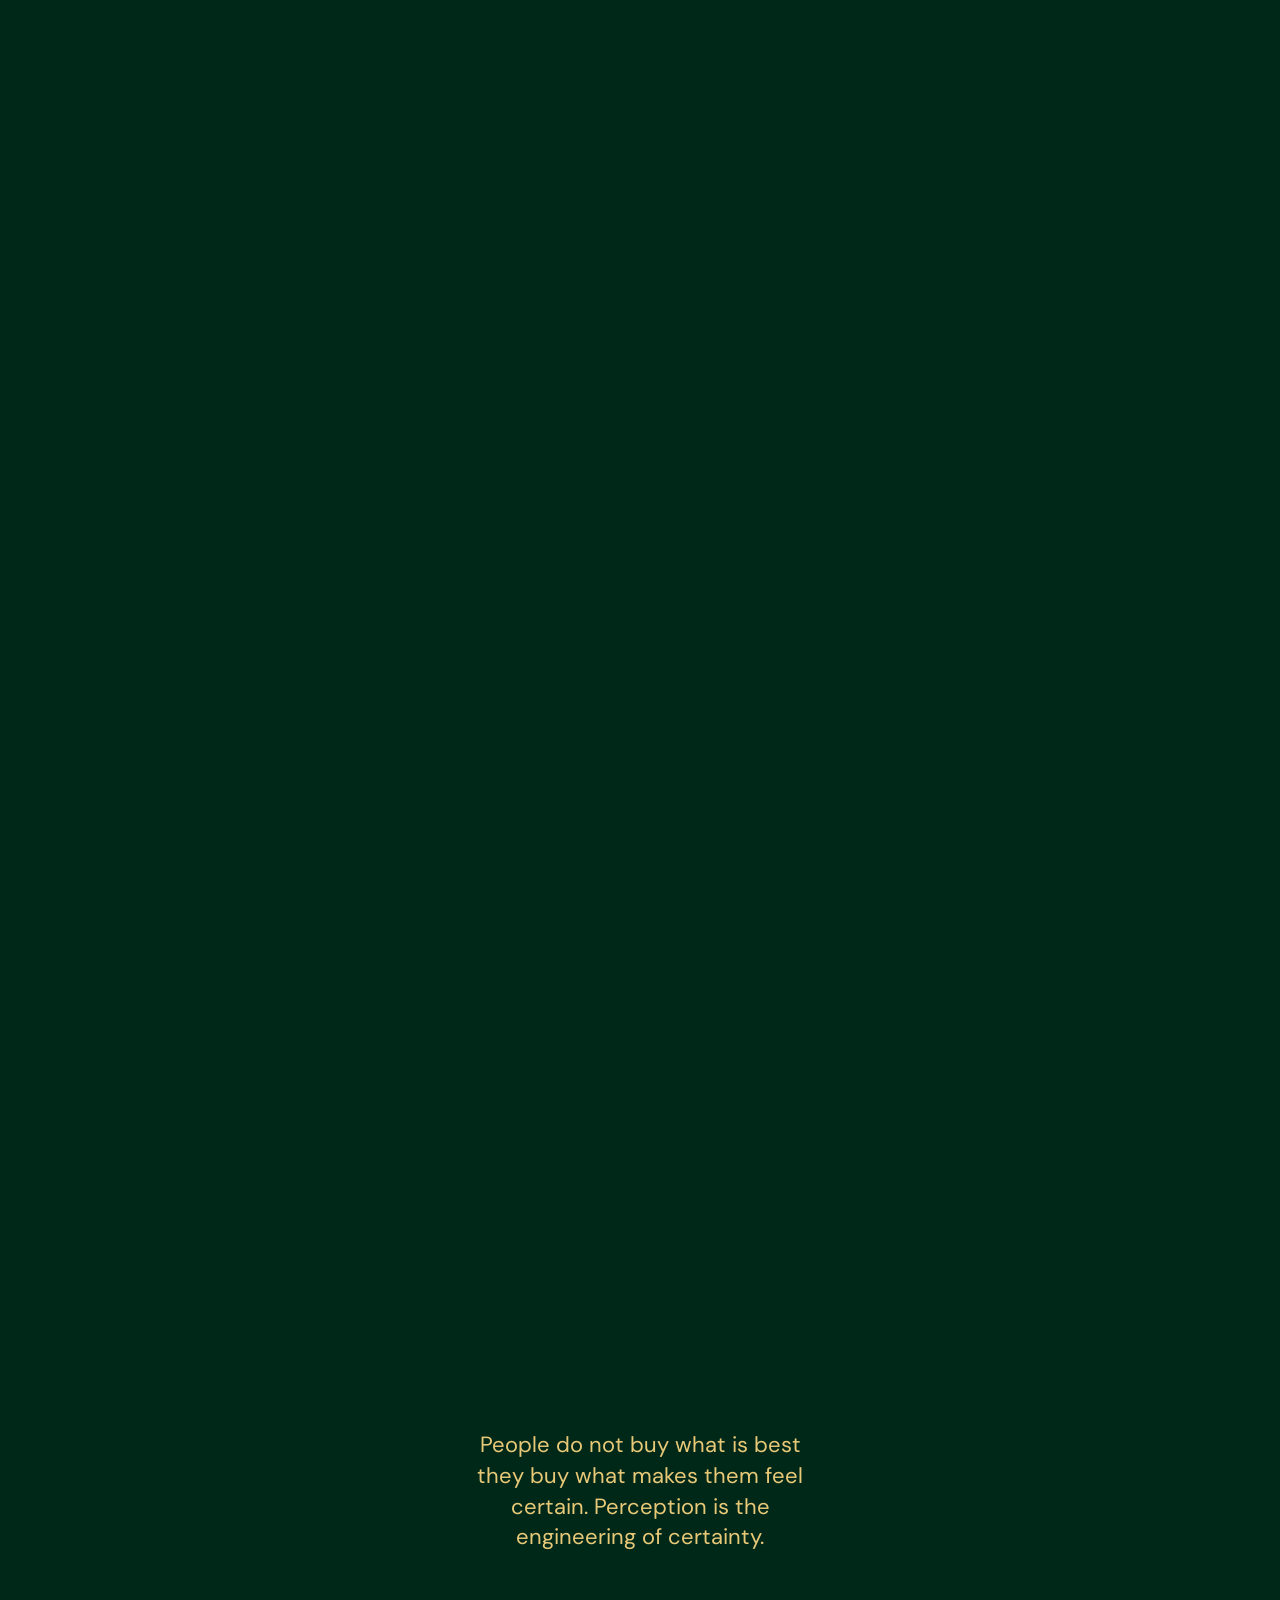
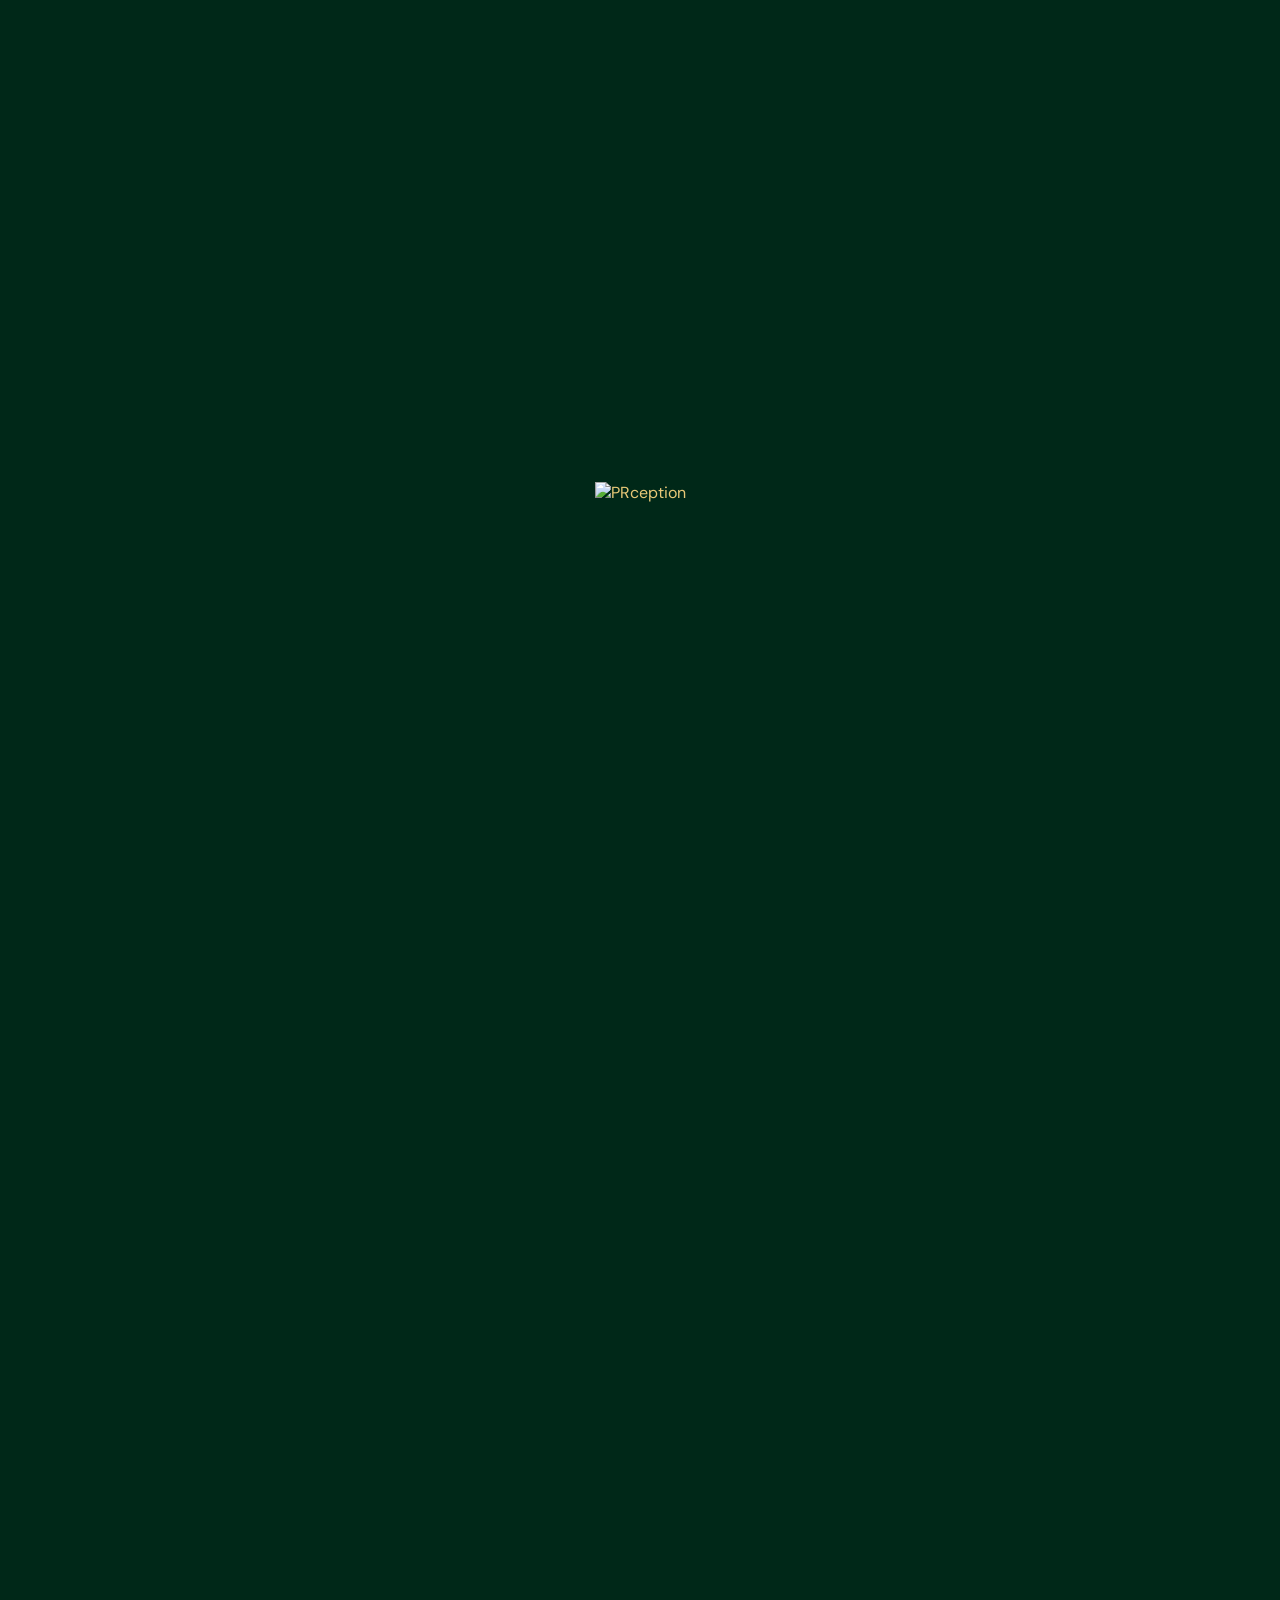
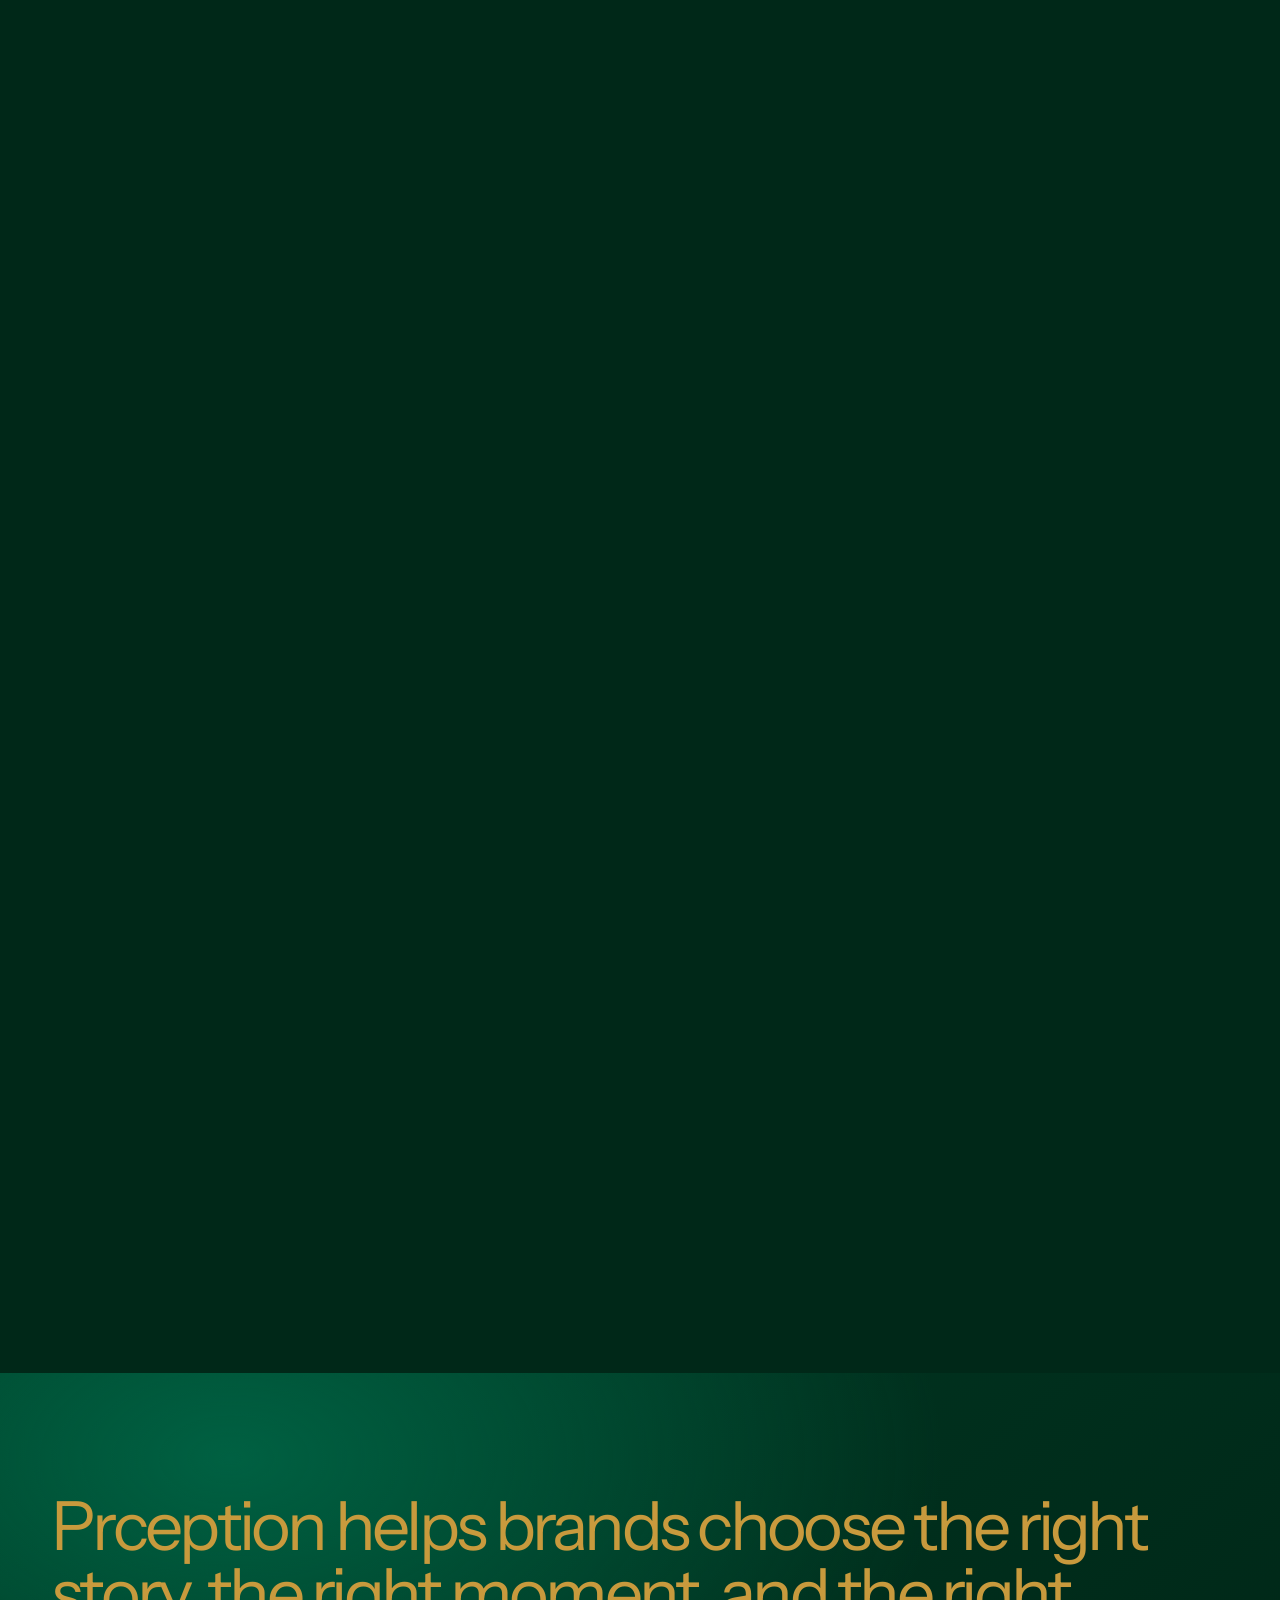
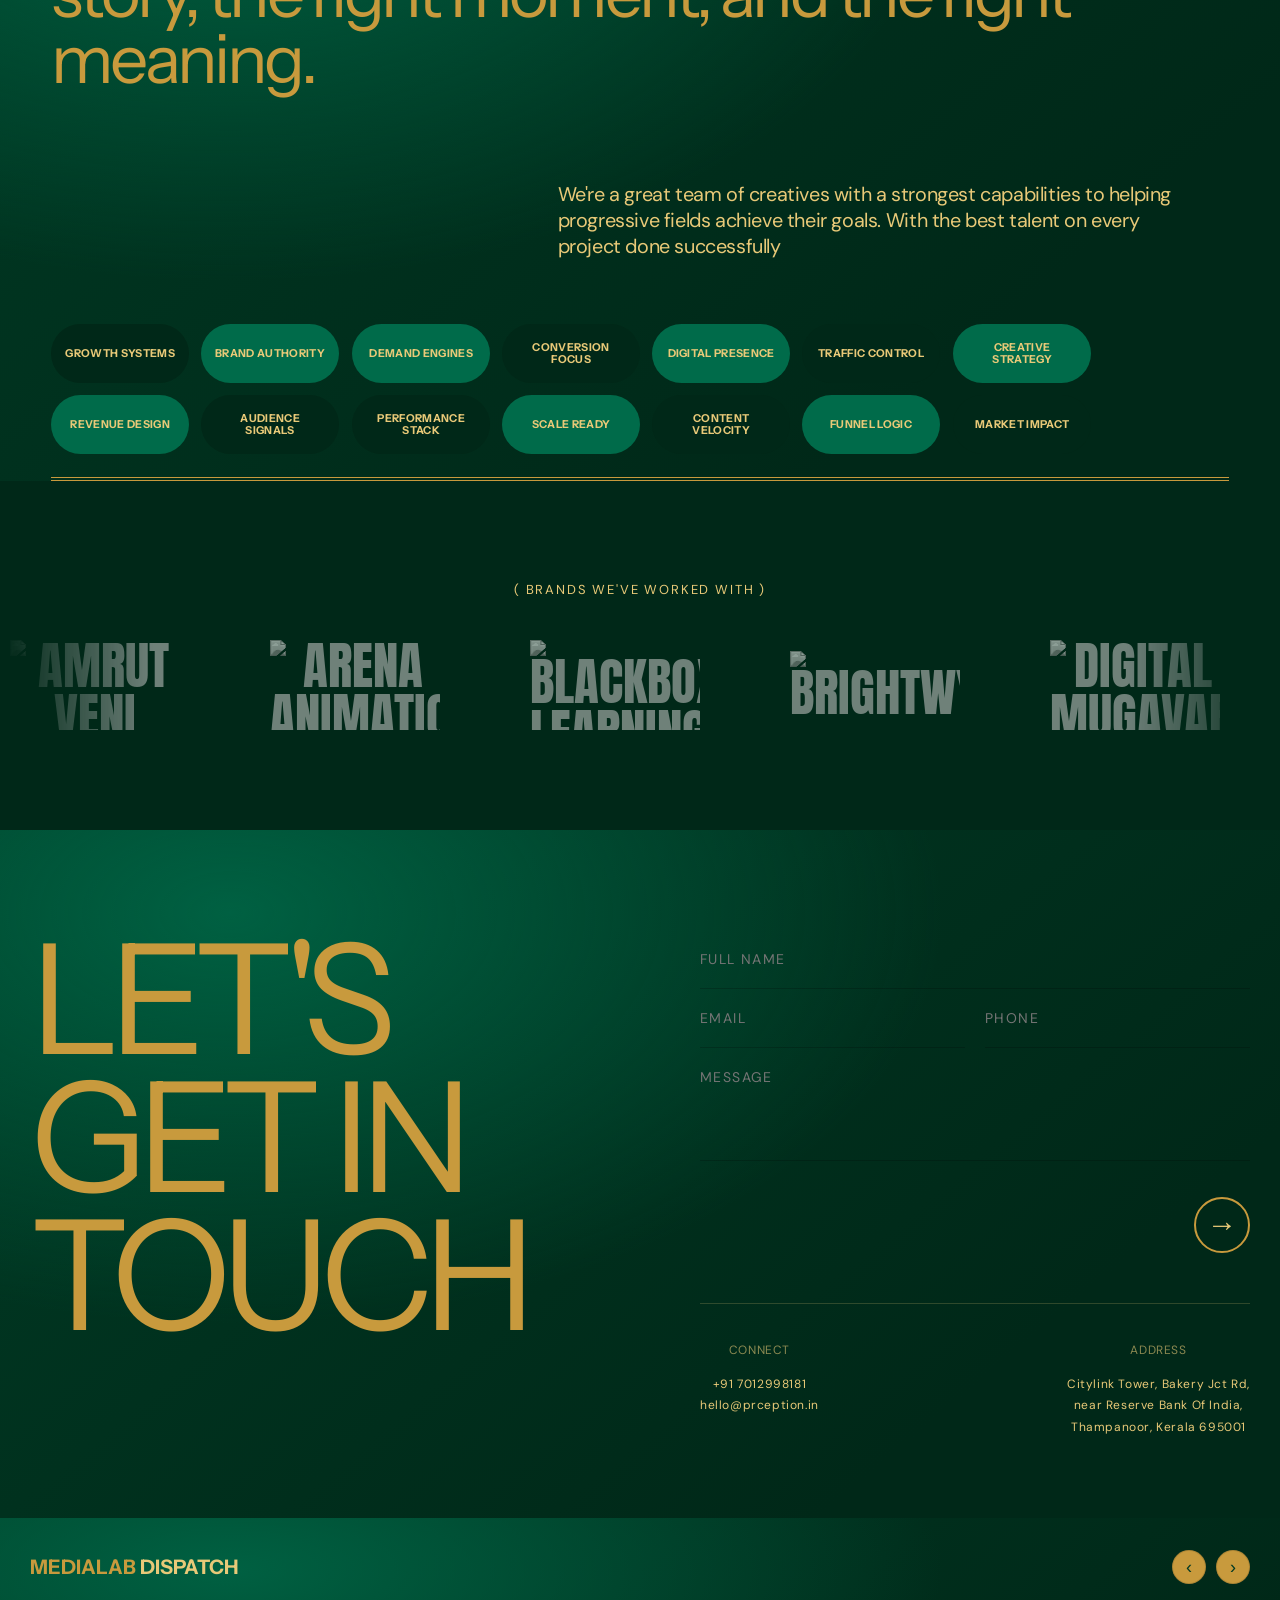
==== commit 4712a1bf: "Added changes in index header and footer pages stylings" ====
--- a/index.html
+++ b/index.html
@@ -750,7 +750,7 @@
 
 var mt=$('#mt');
 
-if(mt){var one=LOGOS.map(function(n){return'<span><img src="https://prception.in/assets/imgs/client-logos/'+n+'.webp" alt="'+n.replace(/-/g,' ')+'" loading="lazy"></span>'}).join('');mt.innerHTML=one+one}
+if(mt){var one=LOGOS.map(function(n){return'<span><img src="c/'+n+'.webp" alt="'+n.replace(/-/g,' ')+'" loading="lazy"></span>'}).join('');mt.innerHTML=one+one}
 
 /* chips */
 
--- a/assets/css/new_style.css
+++ b/assets/css/new_style.css
@@ -1,11 +1,11 @@
 :root {
-  --theme: #018f87;
-  --soft: #6fcdc1;
-  --black: #0a0a0a;
-  --white: #fff;
-  --primary: #111;
-  --secondary: #555;
-  --border: rgba(17, 17, 17, .1);
+  --theme: #C89A3D;
+  --soft: #E8C978;
+  --black: #002818;
+  --white: #003A24;
+  --primary: #C89A3D;
+  --secondary: #E8C978;
+  --border: rgba(232, 201, 120, .2);
 
 
 
@@ -32,7 +32,7 @@
 
 body {
   font-family: var(--f-body);
-  background: #fff;
+  background: var(--white);
   color: var(--secondary);
   line-height: 1.4;
   overflow-x: hidden
@@ -86,7 +86,7 @@
   position: fixed;
   inset: 0;
   z-index: 999;
-  background: #fff;
+  background: var(--white);
   display: grid;
   place-items: center;
   transition: transform .8s cubic-bezier(.7, 0, .2, 1)
@@ -99,7 +99,7 @@
   height: 60px;
   border-radius: 50%;
   border: 5px solid var(--primary);
-  border-top-color: #fff;
+  border-top-color: var(--white);
   animation: sp 1s linear infinite
 }
 
@@ -214,7 +214,7 @@
 nav {
   display: flex;
   gap: 4px;
-  background: #fff;
+  background: var(--white);
   padding: 6px;
   border-radius: 60px;
   box-shadow: 0 4px 24px rgba(0, 0, 0, .06)
@@ -515,7 +515,7 @@
   place-items: center;
   text-align: center;
   position: relative;
-  background: radial-gradient(ellipse 55% 45% at 50% 55%, #fff 0, #f1faf9 100%)
+  background: radial-gradient(ellipse 55% 45% at 50% 55%, #E8C978 0, #C89A3D 100%)
 }
 
 
@@ -581,7 +581,7 @@
   position: relative;
   height: 100vh;
   overflow: hidden;
-  background: #fff
+  background: var(--white)
 }
 
 
@@ -925,7 +925,7 @@
 
 .bar {
   height: 2px;
-  background: #fff2
+  background: rgba(232, 201, 120, .13)
 }
 
 .bar i {
@@ -1075,7 +1075,7 @@
   width: min(46vh, 30vw);
   height: 100%;
   border-radius: 14px;
-  background: #ffffff22;
+  background: rgba(232, 201, 120, .13);
   display: grid;
   place-items: center;
   font: 400 40px var(--f-big);
@@ -1121,7 +1121,7 @@
   height: 100vh;
   display: grid;
   place-items: center;
-  background: #fff
+  background: var(--white)
 }
 
 
@@ -1271,7 +1271,7 @@
   left: 0;
   right: 0;
   height: 1px;
-  background: #fff3
+  background: rgba(232, 201, 120, .2)
 }
 
 
@@ -1447,7 +1447,7 @@
 
 
 .cta {
-  background: #fff;
+  background: var(--white);
   padding: 100px 0 80px
 }
 
@@ -1558,7 +1558,7 @@
 
 
 footer {
-  background: #fff;
+  background: var(--white);
   position: relative;
   overflow: hidden
 }
@@ -1735,7 +1735,7 @@
   pointer-events: none;
   opacity: 0;
 
-  background: radial-gradient(ellipse 48% 56% at 50% 47%, #faffff 0%, #edf8f6 68%, #fff 100%);
+  background: radial-gradient(ellipse 48% 56% at 50% 47%, #E8C978 0%, #C89A3D 68%, #E8C978 100%);
 
   overflow: hidden;
 
@@ -1894,7 +1894,7 @@
 }
 
 .about {
-  background: radial-gradient(ellipse 55% 45% at 50% 55%, #fff 0, #f1faf9 100%)
+  background: radial-gradient(ellipse 55% 45% at 50% 55%, #E8C978 0, #C89A3D 100%)
 }
 
 .about h2 {
@@ -1980,7 +1980,7 @@
   padding: 9px 17px;
   border: 1px solid rgba(1, 143, 135, .115);
   border-radius: 100px;
-  background: rgba(255, 255, 255, .82);
+  background: rgba(232, 201, 120, .82);
   color: #838d8b;
   font: 400 clamp(11px, 1.05vw, 15px)/1.2 var(--f-body);
   white-space: nowrap;
@@ -2108,7 +2108,7 @@
 .back-to-top {
   width: 44px;
   height: 44px;
-  background-color: #ffffff;
+  background-color: var(--white);
   border: 1px solid rgba(0, 0, 0, 0.1);
   border-radius: 50%;
   display: flex;
@@ -2176,7 +2176,7 @@
   }
 
   .stats {
-    gap: 24px;
+    /* gap: 24px; */
     padding-bottom: 22px
   }
 
@@ -2736,7 +2736,7 @@
 .px-stick{position:sticky;top:0;height:100vh;overflow:hidden;color:#fff}
 .px-stick img{position:absolute;display:block;object-fit:cover;will-change:transform}
 .px-s{left:37.7%;top:9vh;width:16.3vw;height:41vh}
-.px-l{left:58%;top:2vh;width:34vw;height:112vh}
+.px-l{left:58%;top:2vh;width:34vw;}
 .px-copy{position:absolute;left:8%;bottom:25vh;width:min(36vw,680px)}
 .px-t{font:400 clamp(22px,1.9vw,34px)/1.16 var(--f-head);letter-spacing:-.05em;color:#fff}
 .px-btn{position:absolute;left:8%;bottom:7vh;display:inline-flex;align-items:center;justify-content:center;height:90px;padding:0 52px;border:1px solid #fff3;border-radius:100px;color:#fff;font:500 22px var(--f-head);letter-spacing:-.03em;overflow:hidden;z-index:1}
@@ -2747,10 +2747,10 @@
 .px-zoom{position:relative;height:320vh;background:#111}
 .px-zstage{position:sticky;top:0;height:100vh;overflow:hidden;background:#111;display:grid;place-items:center}
 .px-zlogo{display:block;height:clamp(90px,13.7vh,125px);width:auto;transform-origin:50% 15%}
-.px-zfade{position:absolute;inset:0;background:#fff;opacity:0;pointer-events:none}
+.px-zfade{position:absolute;inset:0;background:var(--white);opacity:0;pointer-events:none}
 
 /* help section + physics chips */
-.px-help{position:relative;background:#fff;padding:120px 0 0;overflow:hidden}
+.px-help{position:relative;background:var(--white);padding:120px 0 0;overflow:hidden}
 .px-hd{max-width:1650px;margin:auto;padding:0 4%}
 .px-help h2{font:400 clamp(36px,5.3vw,104px)/.98 var(--f-head);letter-spacing:-.055em;color:var(--primary)}
 .px-hw{display:inline-block}
@@ -2764,7 +2764,7 @@
 .px-rows.static .px-chip{position:static;opacity:1;cursor:default}
 
 /* Medialab Dispatch widget */
-.px-news{background:#fff;padding:0 0 10px}
+.px-news{background:var(--white);padding:0 0 10px}
 .px-frame{display:block;width:100%;height:520px;border:0;border-radius:18px}
 
 /* clients as logos */
@@ -2774,7 +2774,7 @@
 
 /* footer: follow us icons + awards */
 .px-soc{display:flex;gap:16px}
-.fg .px-soc a{width:44px;height:44px;display:grid;place-items:center;border:1px solid rgba(17,17,17,.2);border-radius:8px;font-size:18px;color:var(--primary);transition:.3s}
+.fg .px-soc a{width:44px;height:44px;display:grid;place-items:center;border:1px solid var(--primary);border-radius:8px;font-size:18px;color:var(--primary);transition:.3s}
 .fg .px-soc a:hover{background:var(--theme);border-color:var(--theme);color:#fff}
 .px-awards{display:flex;align-items:center;gap:18px;margin-top:30px}
 .px-awards img{display:block;height:100px;width:auto}
@@ -2782,7 +2782,7 @@
 @media(max-width:800px){
 .px-feel{height:240vh}
 .px-s{left:6%;top:15vh;width:34vw;height:26vh}
-.px-l{left:44%;top:9vh;width:50vw;height:48vh}
+.px-l{left:44%;top:9vh;width:50vw;height:60vh; margin-top: 10vh;}
 .px-copy{left:20px;right:20px;width:auto;bottom:21vh}
 .px-btn{left:20px;bottom:5vh;height:60px;padding:0 34px;font-size:17px}
 .px-help{padding:80px 0 0}
@@ -2803,7 +2803,7 @@
 .wa-widget.js::before{content:"";position:absolute;right:58px;top:50%;width:12px;height:12px;margin-top:-6px;background:#1ba872;border-radius:2px;transform:rotate(45deg) scale(0);transition:transform .4s .15s cubic-bezier(.3,1.4,.5,1)}
 .wa-widget.js.open::before{transform:rotate(45deg) scale(1)}
 .back-to-top{position:relative;border:0;background:conic-gradient(var(--theme) var(--p,0%),rgba(1,143,135,.18) 0)}
-.back-to-top::before{content:"";position:absolute;inset:2px;border-radius:50%;background:#fff;transition:background .3s}
+.back-to-top::before{content:"";position:absolute;inset:2px;border-radius:50%;background:var(--white);transition:background .3s}
 .back-to-top:hover::before{background:#f5f5f5}
 .back-to-top i{position:relative}
 
@@ -2819,7 +2819,7 @@
   min-height:0;
   padding:0;
   margin:0;
-  background:#fff;
+  background:var(--white);
 }
 .nw .nw-stage{
   position:sticky;
@@ -2832,7 +2832,7 @@
   display:flex;
   align-items:center;
   justify-content:center;
-  background:#fff;
+  background:var(--white);
 }
 .nw h2.nw-title{
   position:relative;
@@ -2919,7 +2919,7 @@
 .nws-hd{display:flex;justify-content:space-between;align-items:center;margin-bottom:16px}
 .nws-hd h3{font:700 20px var(--f-head);color:#111}.nws-hd b{color:var(--theme)}
 .nws-ar{display:flex;gap:10px}
-.nws-ar button{width:34px;height:34px;border-radius:50%;border:1px solid #0002;background:#fff;color:#111;font-size:18px;line-height:1;cursor:pointer;transition:.3s}
+.nws-ar button{width:34px;height:34px;border-radius:50%;border:1px solid #0002;background:var(--white);color:#111;font-size:18px;line-height:1;cursor:pointer;transition:.3s}
 .nws-ar button:hover{background:var(--theme);border-color:var(--theme);color:#fff}
 .nws-vp{overflow-x:auto;scroll-snap-type:x mandatory;scrollbar-width:none;-webkit-overflow-scrolling:touch}
 .nws-vp::-webkit-scrollbar{display:none}
@@ -3117,7 +3117,7 @@
 /* header new stylings Background blurness */
 /* header: transparent glass blur */
 header{
-  background:rgba(255,255,255,.18);
+  background:rgba(232,201,120,.18);
   -webkit-backdrop-filter:blur(14px) saturate(140%);
   backdrop-filter:blur(14px) saturate(140%);
 }
@@ -3149,7 +3149,7 @@
     display:flex;flex-direction:column;align-items:stretch;gap:2px;
     position:absolute;top:calc(100% + 10px);left:16px;right:16px;
     padding:10px;border-radius:24px;
-    background:rgba(255,255,255,.92);
+    background:rgba(232,201,120,.92);
     -webkit-backdrop-filter:blur(16px);backdrop-filter:blur(16px);
     box-shadow:0 12px 40px rgba(0,0,0,.12);
     opacity:0;visibility:hidden;transform:translateY(-8px);pointer-events:none;
@@ -3269,7 +3269,7 @@
 .sub-menu{
   position:absolute;top:calc(100% + 12px);left:50%;
   min-width:240px;padding:10px;list-style:none;
-  background:rgba(255,255,255,.96);
+  background:rgba(0, 58, 36, .9);
   -webkit-backdrop-filter:blur(16px);backdrop-filter:blur(16px);
   border-radius:22px;box-shadow:0 18px 50px rgba(0,0,0,.14);
   opacity:0;visibility:hidden;pointer-events:none;
@@ -3377,7 +3377,7 @@
     align-items: center;
     justify-content: center;
     overflow: hidden;
-    background: #ffffff;
+    background: var(--white);
     border-radius: 12px;
   }
 
@@ -3392,3 +3392,1015 @@
   }
 
 }
+
+
+
+
+
+/* ===== Web Work: 3D tilted wall (Netflix-style) ===== */
+.ww{perspective:1500px;perspective-origin:50% 50%}
+.ww .wall-tilt{position:absolute;inset:0;transform-origin:50% 50%;will-change:transform}
+
+/* 4 x 2 wall; camera (GSAP) moves/scales this layer */
+.ww .track{
+  top:0;left:0;margin:0;padding:0;background:none;
+  display:grid;grid-template-columns:repeat(4,max-content);
+  gap:6vw;width:max-content;
+  transform-origin:0 0;
+  margin-top: 21px;
+}
+.ww .tile{width:70vw;flex:none;right:auto;opacity:.55;cursor:pointer}
+.ww .tile.on{opacity:1}
+
+@media(max-width:700px){
+  .ww .track{grid-template-columns:repeat(2,max-content);gap:8vw}
+  .ww .tile{width:82vw}
+}
+
+/* hover pill on every tile (stays the same size at any zoom via --inv from JS) */
+.ww .tile::after{
+  content:"Visit Site";position:absolute;left:50%;top:50%;z-index:3;
+  padding:.8em 1.6em;border-radius:100px;white-space:nowrap;
+  background:rgba(232,201,120,.9);color:#111;
+  font:500 calc(16px * var(--inv,1))/1 var(--f-head);
+  transform:translate(-50%,-50%) scale(.9);opacity:0;pointer-events:none;
+  transition:opacity .3s,transform .3s;
+}
+.ww .tile:hover::after{opacity:1;transform:translate(-50%,-50%) scale(1)}
+
+
+
+
+
+/* ===== "WEB WORK": frosted glass text (same look as the header) ===== */
+.ww .intro h2{
+  position:relative;
+  color:transparent;-webkit-text-fill-color:transparent;   /* real text stays for layout + accessibility */
+}
+/* fallback while the mask is being built / if unsupported: translucent letters */
+.ww .intro h2:not(.glass-on){
+  color:rgba(255,255,255,calc(.2 * var(--ga,1)));
+  -webkit-text-fill-color:rgba(255,255,255,calc(.2 * var(--ga,1)));
+}
+.ww .intro h2::after{
+  content:"";position:absolute;inset:-.25em -.1em;          /* room for glyph overflow */
+  background:rgba(232,201,120,.18);
+  -webkit-backdrop-filter:blur(14px) saturate(140%);
+  backdrop-filter:blur(14px) saturate(140%);
+  -webkit-mask:var(--glass-mask) center/100% 100% no-repeat;
+          mask:var(--glass-mask) center/100% 100% no-repeat;
+  opacity:0;transition:opacity .4s;
+}
+.ww .intro h2.glass-on::after{opacity:var(--ga,1)}
+
+
+
+
+/* ================= index_first_section (hero) ================= */
+/* new_style.css lo last lo (anni media queries kinda) ee motham block pettandi */
+
+.index_first_section{position:relative;height:225vh;background:var(--white)}   /* 100vh stage + 125vh scroll */
+.index_first_section .ifs-stage{
+  position:sticky;top:0;height:100vh;padding-top:150px;
+  overflow:hidden;isolation:isolate;
+}
+@media(max-width:700px){.index_first_section .ifs-stage{padding-top:105px}}
+
+/* entrance: CSS only, cannot leave anything hidden */
+.index_first_section .h{animation:ifs-rise 1s cubic-bezier(.215,.61,.355,1) var(--d,0s) backwards}
+@keyframes ifs-rise{from{opacity:0;translate:0 50px}}
+
+/* giant text: GSAP owns its transform, so its entrance uses `top` (not translate) to avoid any clash */
+.index_first_section .giant.h{animation-name:ifs-rise-top}
+@keyframes ifs-rise-top{from{opacity:0;top:50px}to{opacity:1;top:0}}
+
+/* layout */
+.index_first_section .wrap{display:flex;gap:60px;justify-content:space-between;padding-right:140px;position:relative;z-index:4}
+@media(max-width:1000px){.index_first_section .wrap{flex-direction:column;padding-right:30px}}
+@media(max-width:700px){.index_first_section .wrap{gap:24px;padding:0 20px}}
+
+.index_first_section .wrap h1{font-size:70px;line-height:.92;max-width:7.2em;letter-spacing:-.02em}
+@media(min-width:992px) and (max-width:1200px){.index_first_section .wrap h1{font-size:43px}}
+@media(max-width:700px){.index_first_section .wrap h1{font-size:clamp(42px,12vw,64px)}}
+.index_first_section .wrap h1 em{font-style:normal;color:var(--theme)}
+
+.index_first_section .stats b{font:400 clamp(44px,5.5vw,90px)/.9 var(--f-head);letter-spacing:-.03em}
+
+/* decorative circles */
+.index_first_section .deco .orb{top:calc(46vh - 42px);right:108px;width:210px;height:210px;animation:pxorb 9s ease-in-out infinite alternate}
+.index_first_section .deco .pic{top:18vh;right:30px;left:auto;width:206px;height:206px;overflow:hidden;z-index:1;animation:pxpic 9s ease-in-out infinite alternate}
+.index_first_section .deco .pic img{position:absolute;inset:0;display:block;width:100%;height:100%;max-width:none;object-fit:cover;animation:pxpiczoom 12s ease-in-out infinite alternate}
+
+/* giant PRCEPTION (centered on the screen, like live) */
+.index_first_section .giant{
+  position:relative;z-index:7;display:block;width:max-content;max-width:none;
+  left:50%;margin:42px 0 0;transform:translateX(-50%);transform-origin:center center;will-change:transform;
+  font-family:var(--f-big);font-size:235px;line-height:.82;letter-spacing:-.035em;
+  white-space:nowrap;text-align:center;color:var(--theme);
+}
+@media(max-width:1000px){.index_first_section .giant{font-size:clamp(110px,32vw,320px)}}
+@media(max-width:700px){.index_first_section .giant{margin-top:28px}}
+@media(max-width:600px){.index_first_section .giant{font-size:38vw}}
+
+/* caption + Learn More (position/opacity driven by JS) */
+.index_first_section .morph-caption{
+  position:absolute;z-index:8;left:0;right:0;margin-inline:auto;top:60%;
+  width:min(63vw,1260px);max-width:none;white-space:normal;
+  font:400 clamp(18px,1.9vw,38px)/1.3 var(--f-body);letter-spacing:-.025em;
+  text-align:center;color:var(--primary);
+  opacity:0;visibility:hidden;pointer-events:none;
+}
+@media(min-width:601px) and (max-width:1000px){
+  .index_first_section .morph-caption{width:max-content;max-width:94vw;white-space:nowrap;font-size:clamp(12.5px,1.75vw,17px)}
+}
+@media(max-width:600px){
+  .index_first_section .morph-caption{width:90vw;font-size:clamp(13px,3.8vw,20px);line-height:1.3;text-wrap:balance}
+}
+.index_first_section .morph-cta{
+  position:absolute;z-index:8;left:0;right:0;margin-inline:auto;top:76%;
+  width:fit-content;max-width:none;white-space:nowrap;padding:22px 42px;font-size:18px;text-align:center;
+  opacity:0;visibility:hidden;pointer-events:none;
+}
+@media(min-width:601px) and (max-width:1000px){.index_first_section .morph-cta{padding:22px 42px;font-size:18px}}
+@media(max-width:600px){.index_first_section .morph-cta{padding:18px 34px;font-size:16px}}
+.index_first_section.morph-active .morph-cta{pointer-events:auto}
+
+/* ---------- buttons (live-site look) ---------- */
+
+/* text roll on hover: the label is duplicated, the copy slides up (live markup has the text twice) */
+.index_first_section .btn .bt{display:block;height:1.4em;line-height:1.4;overflow:hidden}
+.index_first_section .btn .bt > span{display:block;transition:transform .5s cubic-bezier(.65,0,.35,1)}
+.index_first_section .btn:hover .bt > span{transform:translateY(-100%)}
+
+/* Let's Talk pill: compact pill, 48px arrow circle (same size as live) */
+@media(min-width:701px){
+  .index_first_section .acts{gap:46px}
+  .index_first_section .acts .btn{gap:24px;padding:9px 33px;max-width:none;white-space:nowrap;font-size:17px}
+  .index_first_section .acts .btn b{width:48px;height:48px;font-size:20px;line-height:1}
+  .index_first_section .acts .link{font-size:18px}
+}
+@media(max-width:700px){
+  .index_first_section .acts .btn{gap:16px;padding:8px 8px 8px 23px;max-width:none;white-space:nowrap;font-size:12px}
+  .index_first_section .acts .btn b{width:46px;height:46px}
+  .index_first_section .acts .link{font-size:18px}
+}
+
+/* Our Work link: underlined label + separate underlined arrow with a gap, arrow nudges on hover */
+.index_first_section .acts .link{display:inline-flex;align-items:center;gap:14px}
+.index_first_section .acts .link span{display:inline-block;transition:transform .35s cubic-bezier(.65,0,.35,1)}
+.index_first_section .acts .link:hover span{transform:translateX(6px)}
+
+/* reduced motion: plain static hero */
+@media(prefers-reduced-motion:reduce){
+  .index_first_section{height:auto}
+  .index_first_section .ifs-stage{position:relative;height:auto;min-height:100vh}
+  .index_first_section .morph-caption,.index_first_section .morph-cta{display:none}
+}
+
+
+
+/* ===== header: Let's Talk button = same compact size as index_first_section (hero) Let's Talk ===== */
+/* new_style.css lo last lo (anni media queries kinda) paste cheyyandi. Paatha header_lets_talk block unte delete cheyyandi. */
+
+/* text roll on hover (same as hero) */
+header > .btn .bt{display:block;height:1.4em;line-height:1.4;overflow:hidden}
+header > .btn .bt > span{display:block;transition:transform .5s cubic-bezier(.65,0,.35,1)}
+header > .btn:hover .bt > span{transform:translateY(-100%)}
+
+/* compact pill + 48px arrow circle: identical values to  .index_first_section .acts .btn  */
+@media(min-width:1001px){
+  header > .btn{gap:24px;padding:9px 33px;max-width:none;white-space:nowrap;font-size:17px}
+  header > .btn b{width:48px;height:48px;font-size:20px;line-height:1}
+}
+
+/* safety for 1001-1100px: nav links slightly tighter so logo + nav + button fit (remove if not needed) */
+@media(min-width:1001px) and (max-width:1100px){
+  header nav a{padding:12px 14px}
+}
+
+/* 1000px and below: the hamburger toggle replaces this button, as before */
+
+
+
+
+
+/* branding: card background blends into each scene's own colour (no light/white bands above & below the image) */
+/* #brands .scene .brand-gallery .tr > div,
+#brands .scene .brand-gallery .tr > div:first-child{
+  background:transparent !important;
+  box-shadow:none !important;
+  border:0 !important;
+}
+#brands .scene .brand-gallery .tr > div img{background:transparent !important} */
+
+
+
+@media(max-width:700px){
+  .px-rows{height:clamp(260px,40vh,330px)}
+}
+
+
+/* "The obvious choice" / "Another option": gap between the two lines */
+.zone p{line-height:1.06}
+
+
+@media(max-height:700px){
+  .zone p{font-size:min(15vw,19vh)}
+}
+
+
+
+
+/* index_first_section title: 2 lines on tablet (701px - 1000px) */
+@media(min-width:701px) and (max-width:1000px){
+  .index_first_section .wrap h1{
+    max-width:none;
+    /* font-size:clamp(40px,6.4vw,60px); */
+    font-size:60px;
+    line-height:.98;
+  }
+}
+
+
+
+/* "The obvious choice": text size follows the available zone height, so it never spills up/down */
+.zone{container-type:size}
+.zone p{
+  font-size:min(15vw,17vh);           /* fallback for very old browsers */
+  font-size:min(15vw,44cqh);          /* 2 lines always fit inside the zone */
+}
+
+
+
+@media (max-width: 700px) {
+    .stats {
+        display: grid;
+        grid-template-columns: 2fr 1fr;
+        /* gap: 20px; */
+    }
+
+    .stats p {
+        font-size: 14px;
+        line-height: 1.6;
+        /* max-width: none; */
+        margin-top: 14px;
+    }
+}
+
+
+
+
+/* Default CSS */
+.stats {
+    display: grid;
+    gap: 40px 60px;
+    grid-template-columns: repeat(2, 230px);
+    justify-content: space-between;
+}
+
+/* Desktop & Tablet */
+@media only screen and (max-width: 1919px) {
+    .stats {
+        grid-template-columns: repeat(2, 1fr);
+    }
+}
+
+/* Mobile */
+@media only screen and (max-width: 467px) {
+    .stats {
+        gap: 30px 20px;
+    }
+}
+
+/* Statistics Text */
+.stats p {
+    font-size: 12px;
+    line-height: 1.6;
+    margin-top: 14px;
+}
+
+/* Divider */
+.stats > div:first-child {
+    border-right: 1px solid #e5e5e5;
+    padding-right: 54px;
+}
+
+
+
+
+/* Connect & Address - Same Row */
+@media only screen and (max-width: 991px) {
+
+    .cta .loc {
+        display: grid !important;
+        grid-template-columns: repeat(2, minmax(0, 1fr)) !important;
+        gap: 20px !important;
+        width: 100%;
+        align-items: start;
+    }
+
+    .cta .loc > div {
+        min-width: 0;
+        text-align: left;
+    }
+
+    .cta .loc h4 {
+        margin-bottom: 12px;
+    }
+
+}
+
+/* Small Mobile */
+@media only screen and (max-width: 467px) {
+
+    .cta .loc {
+        gap: 12px !important;
+    }
+
+    .cta .loc > div {
+        font-size: 11px;
+        line-height: 1.7;
+        overflow-wrap: anywhere;
+    }
+
+}
+
+
+
+
+
+/* Contact Heading - Mobile Only */
+@media only screen and (max-width: 768px) {
+
+    .cta h2 {
+        font-size: 30px !important;
+        line-height: 1.2;
+        letter-spacing: -0.5px;
+        white-space: nowrap;
+        text-transform: uppercase;
+    }
+
+    .cta h2 br {
+        display: none;
+    }
+
+}
+
+
+
+/* Logo Link Wrapper Container */
+.logo-brand-wrapper {
+    display: inline-flex;
+    align-items: center;
+    justify-content: center;
+    width: 250px;
+    height: 100px;
+    text-decoration: none;
+    transition: transform 0.3s ease, opacity 0.3s ease;
+}
+
+/* Hover Effect for Premium Feel */
+.logo-brand-wrapper:hover {
+    transform: scale(1.02);
+    opacity: 0.95;
+}
+
+/* Image Styling */
+.header-logo-img {
+    width: 100%;
+    height: 100%;
+    object-fit: contain;          /* Image aspect ratio padagakunda clean ga scaling avthundhi */
+    filter: drop-shadow(0px 2px 4px rgba(0, 0, 0, 0.08)); /* Subtle premium shadow effect */
+    border-radius: 4px;
+}
+
+/* Mobile Responsiveness Adjustment */
+@media (max-width: 768px) {
+    .logo-brand-wrapper {
+        width: 150px;             /* Mobile screens lo header line height padipokunda width scaling */
+        height: 75px;
+    }
+}
+
+
+/* 992px nundi 1200px screen sizes kosam responsive navbar alignment */
+@media (min-width: 992px) and (max-width: 1200px) {
+    /* Nav bar container flex & spacing adjustments */
+    nav#siteNav,
+    #siteNav .navbar-nav {
+        display: flex !important;
+        align-items: center !important;
+        gap: 4px !important;            /* Nav links madyalo gap thagginchadam */
+        width: auto !important;
+    }
+
+    /* Navbar links positioning & single line text */
+    #siteNav .nav-link,
+    #siteNav a {
+        white-space: nowrap !important; /* Text wrapping/new line break avvakunda unchutundhi */
+        font-size: 13px !important;     /* 992px-1200px screen sizes lo text size adjust cheyadam */
+        padding-left: 8px !important;   /* Side padding thagginchi single line lo fix cheyadam */
+        padding-right: 8px !important;
+    }
+
+    /* Logo width screen width ki scaling adjustment */
+    .logo-brand-wrapper {
+        width: 150px !important;
+        height: auto !important;
+    }
+}
+
+/* Bhavi Creations brand palette */
+body,
+#pre,
+nav,
+.index_first_section,
+.about,
+.genie,
+.brands,
+.needle,
+section.nw,
+.nw .nw-stage,
+.cta,
+footer,
+.px-help,
+.px-news,
+.px-zfade,
+.back-to-top::before,
+#brands .scene .brand-gallery .tr > div {
+  background-color: #E8C978;
+}
+
+@media (min-width: 1001px) {
+  nav a:first-child {
+    background: rgba(200, 154, 61, .16);
+  }
+}
+
+nav a:hover,
+nav a:active {
+  background-color: rgba(0, 107, 74, .08);
+}
+
+.about {
+  background: radial-gradient(ellipse 55% 45% at 50% 55%, #E8C978 0%, #C89A3D 100%);
+}
+
+header {
+  background: rgba(232, 201, 120, .88);
+}
+
+header.open nav {
+  background: rgba(232, 201, 120, .96);
+}
+
+.hero-morph {
+  background: radial-gradient(ellipse 48% 56% at 50% 47%, #E8C978 0%, #C89A3D 68%, #E8C978 100%);
+}
+
+.hero-morph::before {
+  background:
+    linear-gradient(rgba(232, 201, 120, .58), rgba(232, 201, 120, .58)),
+    url("https://prception.in/assets/imgs/gallery/prception_marketing.jpeg") center/cover no-repeat;
+}
+
+.ww,
+.shift,
+.stmt,
+.px-feel,
+.px-zoom,
+.px-zstage,
+.menu-toggle {
+  background-color: #002818;
+}
+
+.ww,
+.ww .tile,
+.ww .intro h2,
+.ww .hud h3,
+.shift,
+.shift h2,
+.zone .sh,
+.stmt p,
+.lamp,
+.px-stick,
+.px-t,
+.px-btn,
+.px-chip,
+.btn,
+.gone,
+.wa,
+.wa-widget,
+.wa-badge,
+.wa-circle,
+.nws-c,
+.nws-t h4,
+.menu-toggle span {
+  color: #F8F8F5;
+}
+
+.ww .intro p,
+.shift .cnt s,
+.zone .bl,
+.st p,
+.lamp .bot p,
+.nws-t p,
+.nws-t span {
+  color: rgba(248, 248, 245, .78);
+}
+
+.ww .intro h2:not(.glass-on) {
+  color: rgba(248, 248, 245, calc(.2 * var(--ga, 1)));
+  -webkit-text-fill-color: rgba(248, 248, 245, calc(.2 * var(--ga, 1)));
+}
+
+.ww .intro h2::after {
+  background: rgba(232, 201, 120, .18);
+}
+
+.btn b,
+.badge i,
+.back-to-top,
+.cta .go,
+.nws-ar button {
+  color: #003A24;
+}
+
+.back-to-top:hover::before {
+  background: #E8C978;
+}
+
+.back-to-top::before {
+  background: #E8C978;
+}
+
+.gwish,
+#genie .gwish,
+#genie .gwish.far,
+#genie .gwish.near,
+.fg h4,
+.cp,
+.nws-ft {
+  color: #986820;
+}
+
+.nws-hd h3 {
+  color: #003A24;
+}
+
+.needle h2,
+.nw h2.nw-title,
+.nw .nw-ch {
+  color: #BFA978;
+}
+
+@media (prefers-reduced-motion: reduce) {
+  .nw .nw-ch {
+    color: #003A24 !important;
+  }
+}
+
+.wa,
+.wa-widget .wa-badge,
+.wa-widget .wa-circle {
+  background: linear-gradient(135deg, #006B4A, #002818);
+}
+
+.wa::after,
+.wa-circle::before,
+.wa-circle::after {
+  background: rgba(0, 107, 74, .3);
+}
+
+.wa-widget.js::before {
+  background: #006B4A;
+}
+
+.wa-badge,
+.wa-circle {
+  background-color: #006B4A;
+}
+
+.back-to-top {
+  background: conic-gradient(var(--theme) var(--p, 0%), rgba(0, 107, 74, .18) 0);
+}
+
+.nws-c {
+  background: linear-gradient(135deg, #006B4A, #002818);
+}
+
+.nws-dots i {
+  background: rgba(0, 58, 36, .2);
+}
+
+.px-chip.k {
+  background: #002818;
+}
+
+.px-rows {
+  border-bottom-color: #003A24;
+}
+
+.gwish,
+#genie .gwish {
+  background-color: rgba(232, 201, 120, .82);
+}
+
+.ring {
+  border-color: rgba(0, 107, 74, .1);
+}
+
+.lens {
+  box-shadow: 0 0 0 10px rgba(0, 107, 74, .14), inset 0 0 60px rgba(0, 107, 74, .2);
+}
+
+.nws-ar button {
+  background: #E8C978;
+}
+
+.nws-ar button:hover {
+  color: #F8F8F5;
+}
+
+.nws-ar button:hover,
+.back-to-top:hover::before {
+  background: #C89A3D;
+}
+
+.px-btn {
+  border-color: rgba(248, 248, 245, .3);
+}
+
+#pre i {
+  border-top-color: #E8C978;
+}
+
+/* Emerald shine surfaces with the Bhavi gold text palette */
+body,
+#pre,
+nav,
+.index_first_section,
+.about,
+.genie,
+.brands,
+.needle,
+section.nw,
+.nw .nw-stage,
+.cta,
+footer,
+.px-help,
+.px-news,
+.px-zfade,
+.back-to-top::before,
+#brands .scene .brand-gallery .tr > div {
+  background:
+    radial-gradient(ellipse at 18% 12%, rgba(0, 107, 74, .8) 0%, transparent 48%),
+    linear-gradient(140deg, #003A24 0%, #002818 78%);
+}
+
+header {
+  /* background: rgba(0, 58, 36, .9); */
+  background: #006b4a;
+}
+
+header.open nav {
+  background: rgba(0, 40, 24, .96);
+}
+
+.about {
+  background:
+    radial-gradient(ellipse at 50% 42%, rgba(0, 107, 74, .9) 0%, transparent 60%),
+    linear-gradient(145deg, #003A24, #002818);
+}
+
+.hero-morph {
+  background:
+    radial-gradient(ellipse at 50% 42%, rgba(0, 107, 74, .82) 0%, transparent 62%),
+    linear-gradient(140deg, #003A24, #002818);
+}
+
+.hero-morph::before {
+  background:
+    linear-gradient(rgba(0, 58, 36, .72), rgba(0, 58, 36, .72)),
+    url("https://prception.in/assets/imgs/gallery/prception_marketing.jpeg") center/cover no-repeat;
+}
+
+.lamp .tint {
+  background:
+    radial-gradient(ellipse at 50% 35%, rgba(0, 107, 74, .92), transparent 62%),
+    linear-gradient(145deg, #003A24, #002818);
+}
+
+.btn {
+  background: rgba(0, 58, 36, .9);
+  color: #E8C978;
+}
+
+.btn::before {
+  background: #006B4A;
+}
+
+.ww,
+.shift,
+.stmt,
+.px-feel,
+.px-zoom,
+.px-zstage,
+.menu-toggle {
+  background-color: #002818;
+}
+
+.ww,
+.ww .tile,
+.ww .intro h2,
+.ww .hud h3,
+.shift,
+.shift h2,
+.zone .sh,
+.stmt p,
+.lamp,
+.px-stick,
+.px-t,
+.px-btn,
+.px-chip,
+.btn,
+.gone,
+.wa,
+.wa-widget,
+.wa-badge,
+.wa-circle,
+.nws-c,
+.nws-t h4 {
+  color: #E8C978;
+}
+
+.ww .intro p,
+.shift .cnt s,
+.zone .bl,
+.st p,
+.lamp .bot p,
+.nws-t p,
+.nws-t span {
+  color: rgba(232, 201, 120, .82);
+}
+
+.ww .intro h2:not(.glass-on) {
+  color: rgba(232, 201, 120, calc(.6 * var(--ga, 1)));
+  -webkit-text-fill-color: rgba(232, 201, 120, calc(.6 * var(--ga, 1)));
+}
+
+.ww .intro h2::after {
+  background: rgba(232, 201, 120, .2);
+}
+
+.nws-hd h3 {
+  color: #E8C978;
+}
+
+.gone {
+  background: #006B4A;
+  color: #E8C978;
+}
+
+.cta .go,
+.back-to-top {
+  color: #E8C978;
+}
+
+.back-to-top::before {
+  background: #003A24;
+}
+
+.gwish,
+#genie .gwish {
+  background-color: rgba(0, 40, 24, .82);
+  color: #E8C978;
+}
+
+.px-chip.t {
+  background: #006B4A;
+}
+
+.px-chip.k {
+  background: #002818;
+}
+
+.px-rows {
+  border-bottom-color: #C89A3D;
+}
+
+.ring {
+  border-color: rgba(232, 201, 120, .24);
+}
+
+.lens {
+  box-shadow: 0 0 0 10px rgba(0, 107, 74, .24), inset 0 0 60px rgba(0, 107, 74, .32);
+}
+
+.nws-ar button {
+  background: #C89A3D;
+}
+
+.nws-ar button:hover {
+  color: #002818;
+}
+
+#pre i {
+  border-top-color: #E8C978;
+}
+
+
+
+
+
+/* =========================================================
+   Brands we've worked with - Logo Images
+========================================================= */
+
+.mt {
+    display: flex;
+    align-items: center;
+    width: max-content;
+    animation: mq 60s linear infinite;
+}
+
+.mt span {
+    flex: 0 0 auto;
+    width: 190px;
+    height: 90px;
+
+    margin-right: 70px;
+
+    display: flex;
+    align-items: center;
+    justify-content: center;
+
+    color: inherit;
+}
+
+.mt span img {
+    display: block;
+
+    width: auto;
+    max-width: 170px;
+
+    height: auto;
+    max-height: 90px;
+
+    object-fit: contain;
+
+    filter: grayscale(1);
+    /* opacity: .42; */
+
+    transition:
+        opacity .3s ease,
+        filter .3s ease,
+        transform .3s ease;
+}
+
+.mt span:hover img {
+    filter: grayscale(0);
+    opacity: 1;
+    transform: scale(1.06);
+}
+
+.mq:hover .mt {
+    animation-play-state: paused;
+}
+
+
+/* Tablet */
+@media (max-width: 991px) {
+
+    .mt span {
+        width: 155px;
+        height: 75px;
+        margin-right: 45px;
+    }
+
+    .mt span img {
+        max-width: 140px;
+        max-height: 55px;
+    }
+}
+
+
+/* Mobile */
+@media (max-width: 600px) {
+
+    .mt span {
+        width: 125px;
+        height: 65px;
+        margin-right: 32px;
+    }
+
+    .mt span img {
+        max-width: 110px;
+        max-height: 48px;
+    }
+}
+
+
+
+
+/* =========================================
+   WEB WORK - IMAGE + VIDEO SUPPORT
+========================================= */
+
+.tile {
+    position: relative;
+    overflow: hidden;
+    background: #111;
+    isolation: isolate;
+}
+
+
+/* both image and video */
+.tile .work-media {
+    position: absolute;
+    inset: 0;
+
+    width: 100%;
+    height: 100%;
+
+    object-fit: cover;
+
+    display: block;
+
+    z-index: 0;
+
+    transition:
+        transform .8s cubic-bezier(.2,.7,.2,1),
+        filter .5s ease;
+}
+
+
+/* image */
+.tile .work-image {
+    object-position: center;
+}
+
+
+/* video */
+.tile .work-video {
+    object-position: center;
+}
+
+
+/* subtle overlay */
+.tile .work-overlay {
+    position: absolute;
+    inset: 0;
+
+    z-index: 1;
+
+    pointer-events: none;
+
+    background:
+        linear-gradient(
+            to top,
+            rgba(0,0,0,.32),
+            rgba(0,0,0,.03) 55%,
+            transparent
+        );
+}
+
+
+/* Active project */
+.tile.on .work-media {
+    transform: scale(1);
+}
+
+
+/* Other projects */
+.tile:not(.on) .work-media {
+    transform: scale(1.04);
+}
+
+
+/* desktop hover */
+@media (hover:hover) {
+
+    .tile:hover .work-media {
+        transform: scale(1.035);
+    }
+
+}
+
+
+/* fallback */
+.work-fallback {
+    position: absolute;
+    inset: 0;
+
+    display: flex;
+    align-items: center;
+    justify-content: center;
+
+    font-size: clamp(35px, 5vw, 80px);
+    text-transform: uppercase;
+
+    color: #fff;
+
+    z-index: 1;
+}
